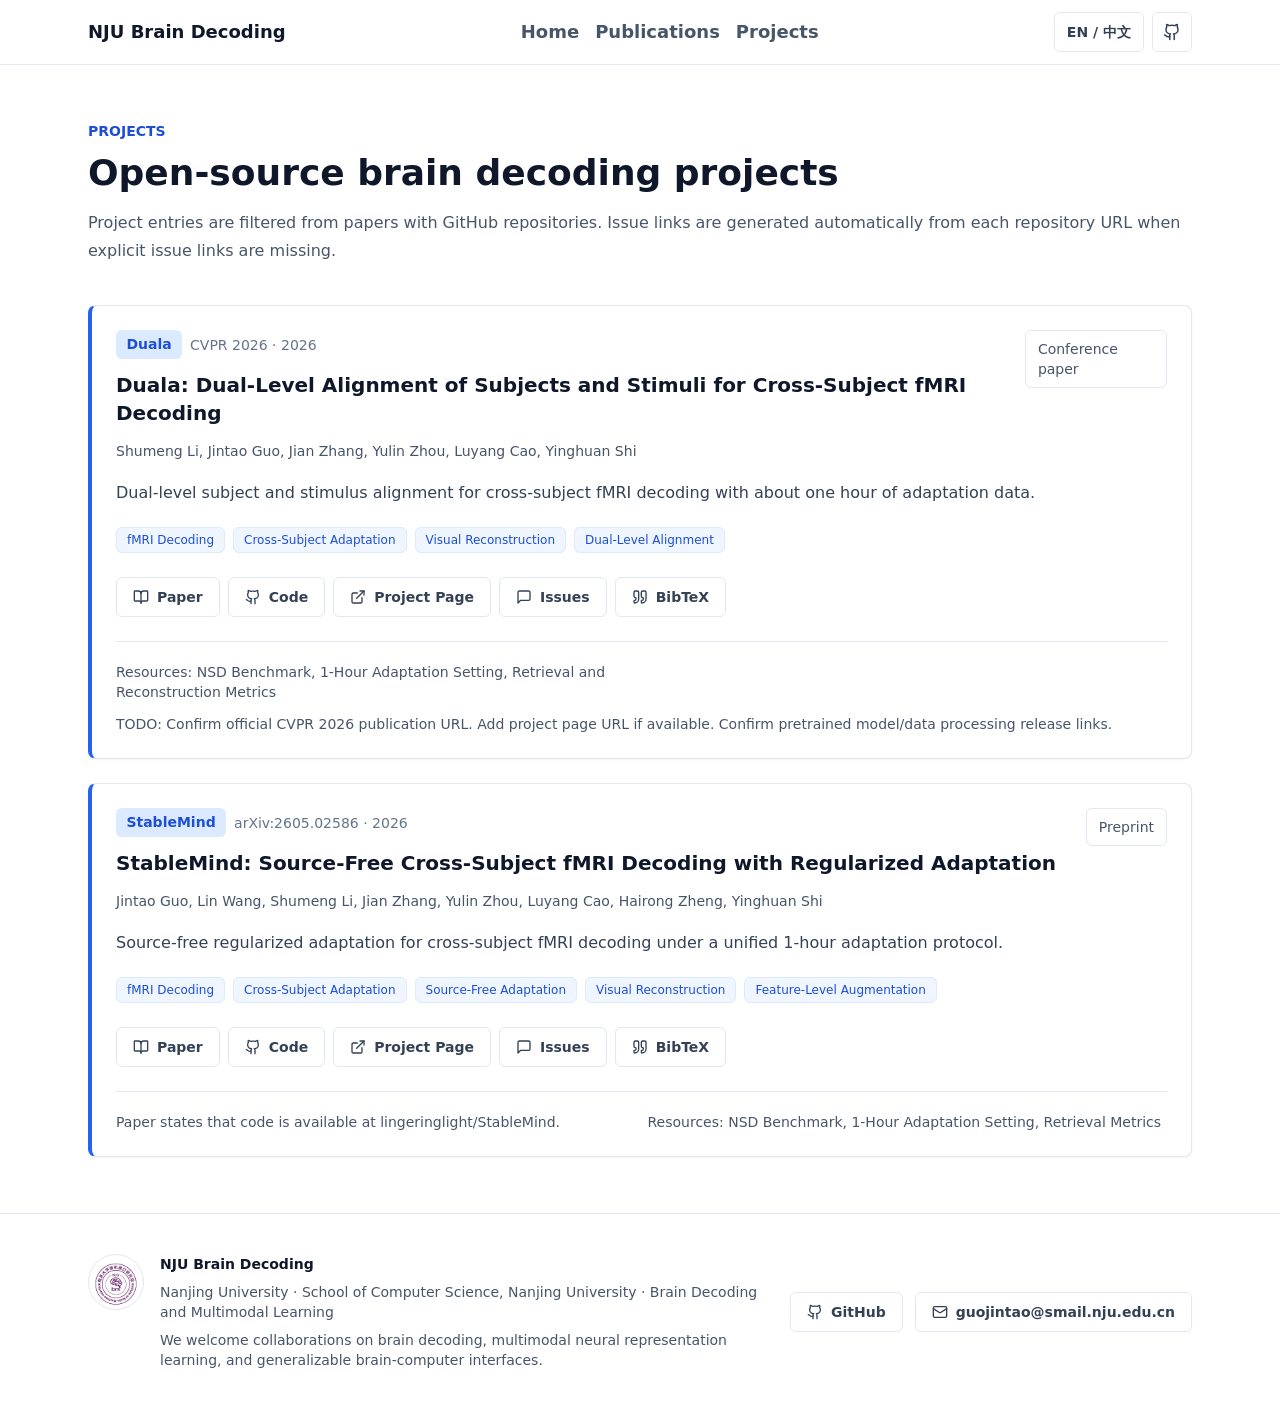
==== projects/index.html @ dc739fad "Deploy NJU Brain Decoding homepage" ====
<!DOCTYPE html><html lang="en" data-locale="en"> <head><meta charset="UTF-8"><meta name="description" content="南京大学脑机解码方向科研宣传主页，展示跨个体泛化、多模态脑信号理解、少样本适配与视觉刺激重建工作。"><meta name="viewport" content="width=device-width, initial-scale=1.0"><meta name="generator" content="Astro v5.18.2"><title>Projects | NJU Brain Decoding</title><script>
      (() => {
        const stored = localStorage.getItem("nju-brain-locale");
        const locale = stored === "zh" || stored === "en" ? stored : "en";
        document.documentElement.dataset.locale = locale;
        document.documentElement.lang = locale === "zh" ? "zh-CN" : "en";
      })();
    </script><link rel="stylesheet" href="/_astro/index.U5DMxnsI.css"></head> <body> <div class="site-background" aria-hidden="true"> <div class="nju-seal nju-seal-primary"> <span>南京大学</span> <strong>NJU</strong> <small>1902</small> </div> <div class="nju-seal nju-seal-secondary"> <span>南京大学</span> <strong>NJU</strong> <small>1902</small> </div> </div> <header class="sticky top-0 z-20 border-b border-slate-200 bg-white/95 backdrop-blur"><nav class="mx-auto flex max-w-6xl flex-wrap items-center justify-between gap-3 px-5 py-3 lg:px-6" aria-label="Main navigation"><a class="text-base font-bold text-ink md:text-lg" href="/" aria-label="NJU Brain Decoding"><span class="lang-en ">NJU Brain Decoding</span><span class="lang-zh ">南京大学脑机解码</span></a><div class="order-3 flex w-full items-center gap-4 overflow-x-auto border-t border-slate-100 pt-3 md:order-none md:w-auto md:border-0 md:pt-0"><a class="text-base font-semibold text-slate-600 transition hover:text-nju-700 md:text-lg" href="/"><span class="lang-en ">Home</span><span class="lang-zh ">首页</span></a><a class="text-base font-semibold text-slate-600 transition hover:text-nju-700 md:text-lg" href="/publications/"><span class="lang-en ">Publications</span><span class="lang-zh ">论文</span></a><a class="text-base font-semibold text-slate-600 transition hover:text-nju-700 md:text-lg" href="/projects/"><span class="lang-en ">Projects</span><span class="lang-zh ">项目</span></a></div><div class="flex items-center gap-2"><button class="lang-button" type="button" data-locale-toggle="true" aria-pressed="false">EN / 中文</button><a class="icon-link" href="https://github.com/NJU-BrainDecoding" aria-label="GitHub"><svg xmlns="http://www.w3.org/2000/svg" width="18" height="18" viewBox="0 0 24 24" fill="none" stroke="currentColor" stroke-width="2" stroke-linecap="round" stroke-linejoin="round" class="lucide lucide-github" aria-hidden="true"><path d="M15 22v-4a4.8 4.8 0 0 0-1-3.5c3 0 6-2 6-5.5.08-1.25-.27-2.48-1-3.5.28-1.15.28-2.35 0-3.5 0 0-1 0-3 1.5-2.64-.5-5.36-.5-8 0C6 2 5 2 5 2c-.3 1.15-.3 2.35 0 3.5A5.403 5.403 0 0 0 4 9c0 3.5 3 5.5 6 5.5-.39.49-.68 1.05-.85 1.65-.17.6-.22 1.23-.15 1.85v4"></path><path d="M9 18c-4.51 2-5-2-7-2"></path></svg></a></div></nav></header> <main>  <section class="page-hero"> <p class="eyebrow"><span class="lang-en ">Projects</span><span class="lang-zh ">项目</span></p> <h1><span class="lang-en ">Open-source brain decoding projects</span><span class="lang-zh ">脑机解码开源项目</span></h1> <p class="lang-en ">Project entries are filtered from papers with GitHub repositories. Issue links are generated automatically from each repository URL when explicit issue links are missing.</p><p class="lang-zh ">项目页仅展示已有 GitHub 仓库的工作。若未显式填写 Issue 链接，页面会根据仓库地址自动生成。</p> </section> <section class="section pt-0"> <div class="grid gap-6"> <article class="paper-card"><div class="flex flex-col gap-4 md:flex-row md:justify-between"><div><div class="flex flex-wrap items-center gap-2"><span class="method-pill">Duala</span><span class="text-sm font-medium text-slate-500">CVPR 2026<!-- --> · <!-- -->2026</span></div><h3 class="mt-3 text-xl font-semibold leading-7 text-ink"><a class="paper-title-link" href="/papers/duala/"><span class="lang-en ">Duala: Dual-Level Alignment of Subjects and Stimuli for Cross-Subject fMRI Decoding</span><span class="lang-zh ">Duala：面向跨被试 fMRI 解码的被试与刺激双层对齐方法</span></a></h3><p class="mt-3 text-sm leading-6 text-slate-600">Shumeng Li, Jintao Guo, Jian Zhang, Yulin Zhou, Luyang Cao, Yinghuan Shi</p></div><p class="h-fit rounded-md border border-slate-200 bg-white px-3 py-2 text-sm font-medium text-slate-600"><span class="lang-en ">Conference paper</span><span class="lang-zh ">会议论文</span></p></div><p class="mt-4 text-base leading-7 text-slate-700"><span class="lang-en ">Dual-level subject and stimulus alignment for cross-subject fMRI decoding with about one hour of adaptation data.</span><span class="lang-zh ">利用约 1 小时新被试数据，进行刺激层面与被试层面的双层对齐以提升跨被试 fMRI 解码。</span></p><div class="mt-5 flex flex-wrap gap-2"><span class="tag"><span class="lang-en ">fMRI Decoding</span><span class="lang-zh ">fMRI 解码</span></span><span class="tag"><span class="lang-en ">Cross-Subject Adaptation</span><span class="lang-zh ">跨被试适配</span></span><span class="tag"><span class="lang-en ">Visual Reconstruction</span><span class="lang-zh ">视觉重建</span></span><span class="tag"><span class="lang-en ">Dual-Level Alignment</span><span class="lang-zh ">双层对齐</span></span></div><div class="mt-6 flex flex-wrap gap-2"><a class="paper-action" href="https://arxiv.org/pdf/2603.07625"><svg xmlns="http://www.w3.org/2000/svg" width="16" height="16" viewBox="0 0 24 24" fill="none" stroke="currentColor" stroke-width="2" stroke-linecap="round" stroke-linejoin="round" class="lucide lucide-book-open" aria-hidden="true"><path d="M12 7v14"></path><path d="M3 18a1 1 0 0 1-1-1V4a1 1 0 0 1 1-1h5a4 4 0 0 1 4 4 4 4 0 0 1 4-4h5a1 1 0 0 1 1 1v13a1 1 0 0 1-1 1h-6a3 3 0 0 0-3 3 3 3 0 0 0-3-3z"></path></svg><span class="lang-en ">Paper</span><span class="lang-zh ">论文</span></a><a class="paper-action" href="https://github.com/ShumengLI/Duala"><svg xmlns="http://www.w3.org/2000/svg" width="16" height="16" viewBox="0 0 24 24" fill="none" stroke="currentColor" stroke-width="2" stroke-linecap="round" stroke-linejoin="round" class="lucide lucide-github" aria-hidden="true"><path d="M15 22v-4a4.8 4.8 0 0 0-1-3.5c3 0 6-2 6-5.5.08-1.25-.27-2.48-1-3.5.28-1.15.28-2.35 0-3.5 0 0-1 0-3 1.5-2.64-.5-5.36-.5-8 0C6 2 5 2 5 2c-.3 1.15-.3 2.35 0 3.5A5.403 5.403 0 0 0 4 9c0 3.5 3 5.5 6 5.5-.39.49-.68 1.05-.85 1.65-.17.6-.22 1.23-.15 1.85v4"></path><path d="M9 18c-4.51 2-5-2-7-2"></path></svg><span class="lang-en ">Code</span><span class="lang-zh ">代码</span></a><a class="paper-action" href="https://nju-braindecoding.github.io/papers/duala/"><svg xmlns="http://www.w3.org/2000/svg" width="16" height="16" viewBox="0 0 24 24" fill="none" stroke="currentColor" stroke-width="2" stroke-linecap="round" stroke-linejoin="round" class="lucide lucide-external-link" aria-hidden="true"><path d="M15 3h6v6"></path><path d="M10 14 21 3"></path><path d="M18 13v6a2 2 0 0 1-2 2H5a2 2 0 0 1-2-2V8a2 2 0 0 1 2-2h6"></path></svg><span class="lang-en ">Project Page</span><span class="lang-zh ">项目主页</span></a><a class="paper-action" href="https://github.com/ShumengLI/Duala/issues"><svg xmlns="http://www.w3.org/2000/svg" width="16" height="16" viewBox="0 0 24 24" fill="none" stroke="currentColor" stroke-width="2" stroke-linecap="round" stroke-linejoin="round" class="lucide lucide-message-square" aria-hidden="true"><path d="M21 15a2 2 0 0 1-2 2H7l-4 4V5a2 2 0 0 1 2-2h14a2 2 0 0 1 2 2z"></path></svg><span class="lang-en ">Issues</span><span class="lang-zh ">反馈</span></a><details class="bibtex-details"><summary><svg xmlns="http://www.w3.org/2000/svg" width="16" height="16" viewBox="0 0 24 24" fill="none" stroke="currentColor" stroke-width="2" stroke-linecap="round" stroke-linejoin="round" class="lucide lucide-quote" aria-hidden="true"><path d="M16 3a2 2 0 0 0-2 2v6a2 2 0 0 0 2 2 1 1 0 0 1 1 1v1a2 2 0 0 1-2 2 1 1 0 0 0-1 1v2a1 1 0 0 0 1 1 6 6 0 0 0 6-6V5a2 2 0 0 0-2-2z"></path><path d="M5 3a2 2 0 0 0-2 2v6a2 2 0 0 0 2 2 1 1 0 0 1 1 1v1a2 2 0 0 1-2 2 1 1 0 0 0-1 1v2a1 1 0 0 0 1 1 6 6 0 0 0 6-6V5a2 2 0 0 0-2-2z"></path></svg>BibTeX</summary><pre>@inproceedings{li2026duala,
  title={Duala: Dual-Level Alignment of Subjects and Stimuli for Cross-Subject fMRI Decoding},
  author={Li, Shumeng and Guo, Jintao and Zhang, Jian and Zhou, Yulin and Cao, Luyang and Shi, Yinghuan},
  booktitle={Proceedings of the IEEE/CVF conference on computer vision and pattern recognition},
  year={2026}
}</pre></details></div><div class="mt-6 grid gap-3 border-t border-slate-200 pt-5 text-sm text-slate-600 md:grid-cols-2"><p><span class="lang-en ">Resources: NSD Benchmark, 1-Hour Adaptation Setting, Retrieval and Reconstruction Metrics</span><span class="lang-zh ">资源：NSD Benchmark，1 小时适配设置，检索与重建指标</span></p><p class="md:col-span-2"><span class="lang-en ">TODO: Confirm official CVPR 2026 publication URL. Add project page URL if available. Confirm pretrained model/data processing release links.</span><span class="lang-zh ">TODO：确认 CVPR 2026 官方论文链接。如有项目主页，请补充链接。确认预训练模型和数据处理脚本发布链接。</span></p></div></article><article class="paper-card"><div class="flex flex-col gap-4 md:flex-row md:justify-between"><div><div class="flex flex-wrap items-center gap-2"><span class="method-pill">StableMind</span><span class="text-sm font-medium text-slate-500">arXiv:2605.02586<!-- --> · <!-- -->2026</span></div><h3 class="mt-3 text-xl font-semibold leading-7 text-ink"><a class="paper-title-link" href="/papers/stablemind/"><span class="lang-en ">StableMind: Source-Free Cross-Subject fMRI Decoding with Regularized Adaptation</span><span class="lang-zh ">StableMind：面向源域不可见跨被试 fMRI 解码的正则化适配方法</span></a></h3><p class="mt-3 text-sm leading-6 text-slate-600">Jintao Guo, Lin Wang, Shumeng Li, Jian Zhang, Yulin Zhou, Luyang Cao, Hairong Zheng, Yinghuan Shi</p></div><p class="h-fit rounded-md border border-slate-200 bg-white px-3 py-2 text-sm font-medium text-slate-600"><span class="lang-en ">Preprint</span><span class="lang-zh ">预印本</span></p></div><p class="mt-4 text-base leading-7 text-slate-700"><span class="lang-en ">Source-free regularized adaptation for cross-subject fMRI decoding under a unified 1-hour adaptation protocol.</span><span class="lang-zh ">在统一的 1 小时适配协议下，研究源域不可见跨被试 fMRI 解码的正则化适配框架。</span></p><div class="mt-5 flex flex-wrap gap-2"><span class="tag"><span class="lang-en ">fMRI Decoding</span><span class="lang-zh ">fMRI 解码</span></span><span class="tag"><span class="lang-en ">Cross-Subject Adaptation</span><span class="lang-zh ">跨被试适配</span></span><span class="tag"><span class="lang-en ">Source-Free Adaptation</span><span class="lang-zh ">源域不可见适配</span></span><span class="tag"><span class="lang-en ">Visual Reconstruction</span><span class="lang-zh ">视觉重建</span></span><span class="tag"><span class="lang-en ">Feature-Level Augmentation</span><span class="lang-zh ">特征级增强</span></span></div><div class="mt-6 flex flex-wrap gap-2"><a class="paper-action" href="https://arxiv.org/pdf/2605.02586"><svg xmlns="http://www.w3.org/2000/svg" width="16" height="16" viewBox="0 0 24 24" fill="none" stroke="currentColor" stroke-width="2" stroke-linecap="round" stroke-linejoin="round" class="lucide lucide-book-open" aria-hidden="true"><path d="M12 7v14"></path><path d="M3 18a1 1 0 0 1-1-1V4a1 1 0 0 1 1-1h5a4 4 0 0 1 4 4 4 4 0 0 1 4-4h5a1 1 0 0 1 1 1v13a1 1 0 0 1-1 1h-6a3 3 0 0 0-3 3 3 3 0 0 0-3-3z"></path></svg><span class="lang-en ">Paper</span><span class="lang-zh ">论文</span></a><a class="paper-action" href="https://github.com/lingeringlight/StableMind"><svg xmlns="http://www.w3.org/2000/svg" width="16" height="16" viewBox="0 0 24 24" fill="none" stroke="currentColor" stroke-width="2" stroke-linecap="round" stroke-linejoin="round" class="lucide lucide-github" aria-hidden="true"><path d="M15 22v-4a4.8 4.8 0 0 0-1-3.5c3 0 6-2 6-5.5.08-1.25-.27-2.48-1-3.5.28-1.15.28-2.35 0-3.5 0 0-1 0-3 1.5-2.64-.5-5.36-.5-8 0C6 2 5 2 5 2c-.3 1.15-.3 2.35 0 3.5A5.403 5.403 0 0 0 4 9c0 3.5 3 5.5 6 5.5-.39.49-.68 1.05-.85 1.65-.17.6-.22 1.23-.15 1.85v4"></path><path d="M9 18c-4.51 2-5-2-7-2"></path></svg><span class="lang-en ">Code</span><span class="lang-zh ">代码</span></a><a class="paper-action" href="https://nju-braindecoding.github.io/papers/stablemind/"><svg xmlns="http://www.w3.org/2000/svg" width="16" height="16" viewBox="0 0 24 24" fill="none" stroke="currentColor" stroke-width="2" stroke-linecap="round" stroke-linejoin="round" class="lucide lucide-external-link" aria-hidden="true"><path d="M15 3h6v6"></path><path d="M10 14 21 3"></path><path d="M18 13v6a2 2 0 0 1-2 2H5a2 2 0 0 1-2-2V8a2 2 0 0 1 2-2h6"></path></svg><span class="lang-en ">Project Page</span><span class="lang-zh ">项目主页</span></a><a class="paper-action" href="https://github.com/lingeringlight/StableMind/issues"><svg xmlns="http://www.w3.org/2000/svg" width="16" height="16" viewBox="0 0 24 24" fill="none" stroke="currentColor" stroke-width="2" stroke-linecap="round" stroke-linejoin="round" class="lucide lucide-message-square" aria-hidden="true"><path d="M21 15a2 2 0 0 1-2 2H7l-4 4V5a2 2 0 0 1 2-2h14a2 2 0 0 1 2 2z"></path></svg><span class="lang-en ">Issues</span><span class="lang-zh ">反馈</span></a><details class="bibtex-details"><summary><svg xmlns="http://www.w3.org/2000/svg" width="16" height="16" viewBox="0 0 24 24" fill="none" stroke="currentColor" stroke-width="2" stroke-linecap="round" stroke-linejoin="round" class="lucide lucide-quote" aria-hidden="true"><path d="M16 3a2 2 0 0 0-2 2v6a2 2 0 0 0 2 2 1 1 0 0 1 1 1v1a2 2 0 0 1-2 2 1 1 0 0 0-1 1v2a1 1 0 0 0 1 1 6 6 0 0 0 6-6V5a2 2 0 0 0-2-2z"></path><path d="M5 3a2 2 0 0 0-2 2v6a2 2 0 0 0 2 2 1 1 0 0 1 1 1v1a2 2 0 0 1-2 2 1 1 0 0 0-1 1v2a1 1 0 0 0 1 1 6 6 0 0 0 6-6V5a2 2 0 0 0-2-2z"></path></svg>BibTeX</summary><pre>@article{guo2026stablemind,
  title={StableMind: Source-Free Cross-Subject fMRI Decoding with Regularized Adaptation},
  author={Guo, Jintao and Wang, Lin and Li, Shumeng and Zhang, Jian and Zhou, Yulin and Cao, Luyang and Zheng, Hairong and Shi, Yinghuan},
  journal={arXiv preprint arXiv:2605.02586},
  year={2026}
}</pre></details></div><div class="mt-6 grid gap-3 border-t border-slate-200 pt-5 text-sm text-slate-600 md:grid-cols-2"><p><span class="lang-en ">Paper states that code is available at lingeringlight/StableMind. </span><span class="lang-zh ">论文中写明代码位于 lingeringlight/StableMind。。</span></p><p><span class="lang-en ">Resources: NSD Benchmark, 1-Hour Adaptation Setting, Retrieval Metrics</span><span class="lang-zh ">资源：NSD Benchmark，1 小时适配设置，检索指标</span></p></div></article> </div> </section>  </main> <link rel="preload" as="image" href="/images/nju-bci-logo.png"/><footer class="border-t border-slate-200 bg-white"><div class="mx-auto grid max-w-6xl gap-6 px-5 py-10 text-sm text-slate-600 md:grid-cols-[1fr_auto] lg:px-6"><div class="footer-brand"><img src="/images/nju-bci-logo.png" alt="Nanjing University Brain-Machine Interface Institute logo"/><div><p class="font-semibold text-ink"><span class="lang-en ">NJU Brain Decoding</span><span class="lang-zh ">南京大学脑机解码研究进展</span></p><p class="lang-en mt-2">Nanjing University · School of Computer Science, Nanjing University · Brain Decoding and Multimodal Learning</p><p class="lang-zh mt-2">南京大学 · 南京大学计算机学院 · 脑机解码与多模态学习</p><p class="lang-en mt-2">We welcome collaborations on brain decoding, multimodal neural representation learning, and generalizable brain-computer interfaces.</p><p class="lang-zh mt-2">欢迎围绕脑解码、多模态神经表征学习和可泛化脑机接口开展合作。</p></div></div><div class="flex flex-wrap items-center gap-3 md:justify-end"><a class="footer-link" href="https://github.com/NJU-BrainDecoding"><svg xmlns="http://www.w3.org/2000/svg" width="16" height="16" viewBox="0 0 24 24" fill="none" stroke="currentColor" stroke-width="2" stroke-linecap="round" stroke-linejoin="round" class="lucide lucide-github" aria-hidden="true"><path d="M15 22v-4a4.8 4.8 0 0 0-1-3.5c3 0 6-2 6-5.5.08-1.25-.27-2.48-1-3.5.28-1.15.28-2.35 0-3.5 0 0-1 0-3 1.5-2.64-.5-5.36-.5-8 0C6 2 5 2 5 2c-.3 1.15-.3 2.35 0 3.5A5.403 5.403 0 0 0 4 9c0 3.5 3 5.5 6 5.5-.39.49-.68 1.05-.85 1.65-.17.6-.22 1.23-.15 1.85v4"></path><path d="M9 18c-4.51 2-5-2-7-2"></path></svg>GitHub</a><a class="footer-link" href="mailto:guojintao@smail.nju.edu.cn"><svg xmlns="http://www.w3.org/2000/svg" width="16" height="16" viewBox="0 0 24 24" fill="none" stroke="currentColor" stroke-width="2" stroke-linecap="round" stroke-linejoin="round" class="lucide lucide-mail" aria-hidden="true"><path d="m22 7-8.991 5.727a2 2 0 0 1-2.009 0L2 7"></path><rect x="2" y="4" width="20" height="16" rx="2"></rect></svg>guojintao@smail.nju.edu.cn</a></div></div></footer> <script>
      (() => {
        const root = document.documentElement;
        const apply = (locale) => {
          root.dataset.locale = locale;
          root.lang = locale === "zh" ? "zh-CN" : "en";
          localStorage.setItem("nju-brain-locale", locale);
          document.querySelectorAll("[data-locale-toggle]").forEach((button) => {
            button.setAttribute("aria-pressed", String(locale === "zh"));
          });
        };
        document.querySelectorAll("[data-locale-toggle]").forEach((button) => {
          button.addEventListener("click", () => apply(root.dataset.locale === "zh" ? "en" : "zh"));
        });
        apply(root.dataset.locale || "en");
      })();
    </script> </body> </html>
---- _astro/index.U5DMxnsI.css ----
*,:before,:after{--tw-border-spacing-x: 0;--tw-border-spacing-y: 0;--tw-translate-x: 0;--tw-translate-y: 0;--tw-rotate: 0;--tw-skew-x: 0;--tw-skew-y: 0;--tw-scale-x: 1;--tw-scale-y: 1;--tw-pan-x: ;--tw-pan-y: ;--tw-pinch-zoom: ;--tw-scroll-snap-strictness: proximity;--tw-gradient-from-position: ;--tw-gradient-via-position: ;--tw-gradient-to-position: ;--tw-ordinal: ;--tw-slashed-zero: ;--tw-numeric-figure: ;--tw-numeric-spacing: ;--tw-numeric-fraction: ;--tw-ring-inset: ;--tw-ring-offset-width: 0px;--tw-ring-offset-color: #fff;--tw-ring-color: rgb(59 130 246 / .5);--tw-ring-offset-shadow: 0 0 #0000;--tw-ring-shadow: 0 0 #0000;--tw-shadow: 0 0 #0000;--tw-shadow-colored: 0 0 #0000;--tw-blur: ;--tw-brightness: ;--tw-contrast: ;--tw-grayscale: ;--tw-hue-rotate: ;--tw-invert: ;--tw-saturate: ;--tw-sepia: ;--tw-drop-shadow: ;--tw-backdrop-blur: ;--tw-backdrop-brightness: ;--tw-backdrop-contrast: ;--tw-backdrop-grayscale: ;--tw-backdrop-hue-rotate: ;--tw-backdrop-invert: ;--tw-backdrop-opacity: ;--tw-backdrop-saturate: ;--tw-backdrop-sepia: ;--tw-contain-size: ;--tw-contain-layout: ;--tw-contain-paint: ;--tw-contain-style: }::backdrop{--tw-border-spacing-x: 0;--tw-border-spacing-y: 0;--tw-translate-x: 0;--tw-translate-y: 0;--tw-rotate: 0;--tw-skew-x: 0;--tw-skew-y: 0;--tw-scale-x: 1;--tw-scale-y: 1;--tw-pan-x: ;--tw-pan-y: ;--tw-pinch-zoom: ;--tw-scroll-snap-strictness: proximity;--tw-gradient-from-position: ;--tw-gradient-via-position: ;--tw-gradient-to-position: ;--tw-ordinal: ;--tw-slashed-zero: ;--tw-numeric-figure: ;--tw-numeric-spacing: ;--tw-numeric-fraction: ;--tw-ring-inset: ;--tw-ring-offset-width: 0px;--tw-ring-offset-color: #fff;--tw-ring-color: rgb(59 130 246 / .5);--tw-ring-offset-shadow: 0 0 #0000;--tw-ring-shadow: 0 0 #0000;--tw-shadow: 0 0 #0000;--tw-shadow-colored: 0 0 #0000;--tw-blur: ;--tw-brightness: ;--tw-contrast: ;--tw-grayscale: ;--tw-hue-rotate: ;--tw-invert: ;--tw-saturate: ;--tw-sepia: ;--tw-drop-shadow: ;--tw-backdrop-blur: ;--tw-backdrop-brightness: ;--tw-backdrop-contrast: ;--tw-backdrop-grayscale: ;--tw-backdrop-hue-rotate: ;--tw-backdrop-invert: ;--tw-backdrop-opacity: ;--tw-backdrop-saturate: ;--tw-backdrop-sepia: ;--tw-contain-size: ;--tw-contain-layout: ;--tw-contain-paint: ;--tw-contain-style: }*,:before,:after{box-sizing:border-box;border-width:0;border-style:solid;border-color:#e5e7eb}:before,:after{--tw-content: ""}html,:host{line-height:1.5;-webkit-text-size-adjust:100%;-moz-tab-size:4;-o-tab-size:4;tab-size:4;font-family:ui-sans-serif,system-ui,sans-serif,"Apple Color Emoji","Segoe UI Emoji",Segoe UI Symbol,"Noto Color Emoji";font-feature-settings:normal;font-variation-settings:normal;-webkit-tap-highlight-color:transparent}body{margin:0;line-height:inherit}hr{height:0;color:inherit;border-top-width:1px}abbr:where([title]){-webkit-text-decoration:underline dotted;text-decoration:underline dotted}h1,h2,h3,h4,h5,h6{font-size:inherit;font-weight:inherit}a{color:inherit;text-decoration:inherit}b,strong{font-weight:bolder}code,kbd,samp,pre{font-family:ui-monospace,SFMono-Regular,Menlo,Monaco,Consolas,Liberation Mono,Courier New,monospace;font-feature-settings:normal;font-variation-settings:normal;font-size:1em}small{font-size:80%}sub,sup{font-size:75%;line-height:0;position:relative;vertical-align:baseline}sub{bottom:-.25em}sup{top:-.5em}table{text-indent:0;border-color:inherit;border-collapse:collapse}button,input,optgroup,select,textarea{font-family:inherit;font-feature-settings:inherit;font-variation-settings:inherit;font-size:100%;font-weight:inherit;line-height:inherit;letter-spacing:inherit;color:inherit;margin:0;padding:0}button,select{text-transform:none}button,input:where([type=button]),input:where([type=reset]),input:where([type=submit]){-webkit-appearance:button;background-color:transparent;background-image:none}:-moz-focusring{outline:auto}:-moz-ui-invalid{box-shadow:none}progress{vertical-align:baseline}::-webkit-inner-spin-button,::-webkit-outer-spin-button{height:auto}[type=search]{-webkit-appearance:textfield;outline-offset:-2px}::-webkit-search-decoration{-webkit-appearance:none}::-webkit-file-upload-button{-webkit-appearance:button;font:inherit}summary{display:list-item}blockquote,dl,dd,h1,h2,h3,h4,h5,h6,hr,figure,p,pre{margin:0}fieldset{margin:0;padding:0}legend{padding:0}ol,ul,menu{list-style:none;margin:0;padding:0}dialog{padding:0}textarea{resize:vertical}input::-moz-placeholder,textarea::-moz-placeholder{opacity:1;color:#9ca3af}input::placeholder,textarea::placeholder{opacity:1;color:#9ca3af}button,[role=button]{cursor:pointer}:disabled{cursor:default}img,svg,video,canvas,audio,iframe,embed,object{display:block;vertical-align:middle}img,video{max-width:100%;height:auto}[hidden]:where(:not([hidden=until-found])){display:none}.section{margin-left:auto;margin-right:auto;max-width:72rem;padding:3.5rem 1.25rem}@media(min-width:1024px){.section{padding-left:1.5rem;padding-right:1.5rem}}.section-heading h2,.page-hero h1{margin-top:.75rem;font-size:1.875rem;line-height:2.25rem;font-weight:600;letter-spacing:0em;--tw-text-opacity: 1;color:rgb(15 23 42 / var(--tw-text-opacity, 1))}@media(min-width:768px){.section-heading h2,.page-hero h1{font-size:2.25rem;line-height:2.5rem}}.section-heading p:not(.eyebrow),.page-hero p:not(.eyebrow){margin-top:1rem;font-size:1rem;line-height:1.75rem;--tw-text-opacity: 1;color:rgb(71 85 105 / var(--tw-text-opacity, 1))}.eyebrow{font-size:.875rem;line-height:1.25rem;font-weight:600;text-transform:uppercase;letter-spacing:0em;--tw-text-opacity: 1;color:rgb(29 78 216 / var(--tw-text-opacity, 1))}.page-hero{margin-left:auto;margin-right:auto;max-width:72rem;padding:3.5rem 1.25rem 2.5rem}@media(min-width:1024px){.page-hero{padding-left:1.5rem;padding-right:1.5rem}}.card{border-radius:.5rem;border-width:1px;--tw-border-opacity: 1;border-color:rgb(226 232 240 / var(--tw-border-opacity, 1));--tw-bg-opacity: 1;background-color:rgb(255 255 255 / var(--tw-bg-opacity, 1));padding:1.5rem;--tw-shadow: 0 1px 2px 0 rgb(0 0 0 / .05);--tw-shadow-colored: 0 1px 2px 0 var(--tw-shadow-color);box-shadow:var(--tw-ring-offset-shadow, 0 0 #0000),var(--tw-ring-shadow, 0 0 #0000),var(--tw-shadow);transition-property:color,background-color,border-color,text-decoration-color,fill,stroke,opacity,box-shadow,transform,filter,backdrop-filter;transition-timing-function:cubic-bezier(.4,0,.2,1);transition-duration:.2s}.card:hover{--tw-border-opacity: 1;border-color:rgb(191 219 254 / var(--tw-border-opacity, 1))}.tag{border-radius:.375rem;border-width:1px;--tw-border-opacity: 1;border-color:rgb(219 234 254 / var(--tw-border-opacity, 1));--tw-bg-opacity: 1;background-color:rgb(239 246 255 / var(--tw-bg-opacity, 1));padding:.25rem .625rem;font-size:.75rem;line-height:1rem;font-weight:500;--tw-text-opacity: 1;color:rgb(29 78 216 / var(--tw-text-opacity, 1))}.btn-primary,.btn-secondary,.btn-ghost,.paper-action,.footer-link,.bibtex-details summary{display:inline-flex;min-height:2.5rem;align-items:center;justify-content:center;gap:.5rem;border-radius:.375rem;padding:.5rem 1rem;font-size:.875rem;line-height:1.25rem;font-weight:600;transition-property:color,background-color,border-color,text-decoration-color,fill,stroke,opacity,box-shadow,transform,filter,backdrop-filter;transition-timing-function:cubic-bezier(.4,0,.2,1);transition-duration:.15s}.paper-action{border-width:1px;--tw-border-opacity: 1;border-color:rgb(226 232 240 / var(--tw-border-opacity, 1));--tw-bg-opacity: 1;background-color:rgb(255 255 255 / var(--tw-bg-opacity, 1));--tw-text-opacity: 1;color:rgb(51 65 85 / var(--tw-text-opacity, 1))}.paper-action:hover{--tw-border-opacity: 1;border-color:rgb(147 197 253 / var(--tw-border-opacity, 1));--tw-bg-opacity: 1;background-color:rgb(239 246 255 / var(--tw-bg-opacity, 1));--tw-text-opacity: 1;color:rgb(29 78 216 / var(--tw-text-opacity, 1))}.footer-link{border-width:1px;--tw-border-opacity: 1;border-color:rgb(226 232 240 / var(--tw-border-opacity, 1));--tw-bg-opacity: 1;background-color:rgb(255 255 255 / var(--tw-bg-opacity, 1));--tw-text-opacity: 1;color:rgb(51 65 85 / var(--tw-text-opacity, 1))}.footer-link:hover{--tw-border-opacity: 1;border-color:rgb(147 197 253 / var(--tw-border-opacity, 1));--tw-text-opacity: 1;color:rgb(29 78 216 / var(--tw-text-opacity, 1))}.bibtex-details{width:100%}@media(min-width:768px){.bibtex-details{width:auto}}.bibtex-details summary{cursor:pointer;list-style-type:none;border-width:1px;--tw-border-opacity: 1;border-color:rgb(226 232 240 / var(--tw-border-opacity, 1));--tw-bg-opacity: 1;background-color:rgb(255 255 255 / var(--tw-bg-opacity, 1));--tw-text-opacity: 1;color:rgb(51 65 85 / var(--tw-text-opacity, 1))}.bibtex-details summary:hover{--tw-border-opacity: 1;border-color:rgb(147 197 253 / var(--tw-border-opacity, 1));--tw-bg-opacity: 1;background-color:rgb(239 246 255 / var(--tw-bg-opacity, 1));--tw-text-opacity: 1;color:rgb(29 78 216 / var(--tw-text-opacity, 1))}.bibtex-details summary::-webkit-details-marker{display:none}.bibtex-details pre{margin-top:.75rem;max-width:100%;overflow-x:auto;border-radius:.375rem;border-width:1px;--tw-border-opacity: 1;border-color:rgb(226 232 240 / var(--tw-border-opacity, 1));--tw-bg-opacity: 1;background-color:rgb(2 6 23 / var(--tw-bg-opacity, 1));padding:1rem;font-size:.75rem;line-height:1.5rem;--tw-text-opacity: 1;color:rgb(241 245 249 / var(--tw-text-opacity, 1))}.collapse{visibility:collapse}.sticky{position:sticky}.top-0{top:0}.z-20{z-index:20}.order-3{order:3}.mx-auto{margin-left:auto;margin-right:auto}.mt-2{margin-top:.5rem}.mt-3{margin-top:.75rem}.mt-4{margin-top:1rem}.mt-5{margin-top:1.25rem}.mt-6{margin-top:1.5rem}.block{display:block}.flex{display:flex}.inline-flex{display:inline-flex}.grid{display:grid}.h-fit{height:-moz-fit-content;height:fit-content}.min-h-10{min-height:2.5rem}.w-full{width:100%}.max-w-6xl{max-width:72rem}.flex-col{flex-direction:column}.flex-wrap{flex-wrap:wrap}.items-center{align-items:center}.justify-between{justify-content:space-between}.gap-2{gap:.5rem}.gap-3{gap:.75rem}.gap-4{gap:1rem}.gap-6{gap:1.5rem}.overflow-x-auto{overflow-x:auto}.rounded-md{border-radius:.375rem}.border{border-width:1px}.border-b{border-bottom-width:1px}.border-t{border-top-width:1px}.border-slate-100{--tw-border-opacity: 1;border-color:rgb(241 245 249 / var(--tw-border-opacity, 1))}.border-slate-200{--tw-border-opacity: 1;border-color:rgb(226 232 240 / var(--tw-border-opacity, 1))}.bg-slate-100{--tw-bg-opacity: 1;background-color:rgb(241 245 249 / var(--tw-bg-opacity, 1))}.bg-white{--tw-bg-opacity: 1;background-color:rgb(255 255 255 / var(--tw-bg-opacity, 1))}.bg-white\/95{background-color:#fffffff2}.px-3{padding-left:.75rem;padding-right:.75rem}.px-5{padding-left:1.25rem;padding-right:1.25rem}.py-10{padding-top:2.5rem;padding-bottom:2.5rem}.py-2{padding-top:.5rem;padding-bottom:.5rem}.py-3{padding-top:.75rem;padding-bottom:.75rem}.pt-0{padding-top:0}.pt-3{padding-top:.75rem}.pt-5{padding-top:1.25rem}.text-base{font-size:1rem;line-height:1.5rem}.text-sm{font-size:.875rem;line-height:1.25rem}.text-xl{font-size:1.25rem;line-height:1.75rem}.font-bold{font-weight:700}.font-medium{font-weight:500}.font-semibold{font-weight:600}.leading-6{line-height:1.5rem}.leading-7{line-height:1.75rem}.text-ink{--tw-text-opacity: 1;color:rgb(15 23 42 / var(--tw-text-opacity, 1))}.text-slate-500{--tw-text-opacity: 1;color:rgb(100 116 139 / var(--tw-text-opacity, 1))}.text-slate-600{--tw-text-opacity: 1;color:rgb(71 85 105 / var(--tw-text-opacity, 1))}.text-slate-700{--tw-text-opacity: 1;color:rgb(51 65 85 / var(--tw-text-opacity, 1))}.blur{--tw-blur: blur(8px);filter:var(--tw-blur) var(--tw-brightness) var(--tw-contrast) var(--tw-grayscale) var(--tw-hue-rotate) var(--tw-invert) var(--tw-saturate) var(--tw-sepia) var(--tw-drop-shadow)}.filter{filter:var(--tw-blur) var(--tw-brightness) var(--tw-contrast) var(--tw-grayscale) var(--tw-hue-rotate) var(--tw-invert) var(--tw-saturate) var(--tw-sepia) var(--tw-drop-shadow)}.backdrop-blur{--tw-backdrop-blur: blur(8px);backdrop-filter:var(--tw-backdrop-blur) var(--tw-backdrop-brightness) var(--tw-backdrop-contrast) var(--tw-backdrop-grayscale) var(--tw-backdrop-hue-rotate) var(--tw-backdrop-invert) var(--tw-backdrop-opacity) var(--tw-backdrop-saturate) var(--tw-backdrop-sepia)}.transition{transition-property:color,background-color,border-color,text-decoration-color,fill,stroke,opacity,box-shadow,transform,filter,backdrop-filter;transition-timing-function:cubic-bezier(.4,0,.2,1);transition-duration:.15s}:root{color-scheme:light;font-family:Inter,ui-sans-serif,system-ui,-apple-system,BlinkMacSystemFont,Segoe UI,sans-serif;background:#fff;color:#0f172a}html{scroll-behavior:smooth}body{position:relative;margin:0;min-width:320px;overflow-x:hidden;background:#fff;font-size:16.5px}body>header,main,footer{position:relative;z-index:1}.site-background{display:none;position:fixed;inset:0;z-index:0;overflow:hidden;pointer-events:none}.site-background:before{position:absolute;inset:0;background-image:linear-gradient(rgba(37,99,235,.045) 1px,transparent 1px),linear-gradient(90deg,rgba(37,99,235,.045) 1px,transparent 1px);background-size:56px 56px;content:"";opacity:.55}.site-background:after{position:absolute;inset:0;background:radial-gradient(circle at 78% 18%,rgba(37,99,235,.07),transparent 28%),radial-gradient(circle at 10% 86%,rgba(14,116,144,.055),transparent 24%);content:""}.nju-seal{position:absolute;display:grid;place-items:center;aspect-ratio:1;border:1px solid rgba(29,78,216,.11);border-radius:999px;color:#1d4ed8;opacity:.2}.nju-seal:before,.nju-seal:after{position:absolute;border-radius:inherit;content:""}.nju-seal:before{inset:8%;border:1px solid rgba(29,78,216,.14)}.nju-seal:after{inset:23%;border:1px solid rgba(29,78,216,.09);background:linear-gradient(135deg,transparent 44%,rgba(29,78,216,.09) 44% 45%,transparent 45% 55%,rgba(29,78,216,.09) 55% 56%,transparent 56%),linear-gradient(45deg,transparent 44%,rgba(29,78,216,.08) 44% 45%,transparent 45% 55%,rgba(29,78,216,.08) 55% 56%,transparent 56%)}.nju-seal span,.nju-seal strong,.nju-seal small{position:relative;z-index:1}.nju-seal span{align-self:end;font-size:clamp(.75rem,1.2vw,1.05rem);font-weight:800;letter-spacing:.18em}.nju-seal strong{margin-top:-.2em;font-size:clamp(2.3rem,6vw,5.4rem);font-weight:850;letter-spacing:.04em;line-height:.9}.nju-seal small{align-self:start;font-size:clamp(.72rem,1vw,.95rem);font-weight:800;letter-spacing:.16em}.nju-seal-primary{top:7.5rem;right:clamp(-3.5rem,-3vw,-1rem);width:clamp(170px,22vw,310px)}.nju-seal-secondary{bottom:4rem;left:clamp(-4rem,-4vw,-1rem);width:clamp(150px,18vw,250px);opacity:.13;transform:rotate(-8deg)}a{color:inherit;text-decoration:none}code{border-radius:5px;background:#f1f5f9;padding:.1rem .35rem;color:#1d4ed8;font-size:.92em}html[data-locale=en] .lang-zh,html[data-locale=zh] .lang-en{display:none!important}.lang-button,.icon-link{display:inline-flex;min-height:2.5rem;align-items:center;justify-content:center;border-radius:.375rem;border:1px solid #e5e7eb;background:#fff;color:#334155;font-size:.875rem;font-weight:600;transition:border-color .15s ease,color .15s ease,background .15s ease}.lang-button{padding:.5rem .75rem}.icon-link{width:2.5rem}.lang-button:hover,.icon-link:hover{border-color:#93c5fd;color:#1d4ed8;background:#eff6ff}.academic-hero{display:grid;grid-template-columns:minmax(260px,330px) minmax(0,1fr);gap:2rem;max-width:72rem;margin:0 auto;padding:3rem 1.25rem 2rem}.profile-card{align-self:start;border:1px solid #e5e7eb;border-radius:.5rem;background:#fff;padding:1.5rem;box-shadow:0 1px 2px #0f172a0d}.nju-mark{display:inline-flex;width:4.5rem;height:4.5rem;align-items:center;justify-content:center;border-radius:.5rem;background:#1d4ed8;color:#fff;font-weight:700;letter-spacing:.04em}.profile-card h1{margin-top:1.25rem;font-size:1.75rem;line-height:2.15rem;font-weight:700;color:#0f172a}.profile-subtitle,.profile-meta{margin-top:.75rem;color:#475569;line-height:1.7}.profile-meta{padding-top:1rem;border-top:1px solid #e5e7eb;font-size:.925rem}.profile-links,.hero-actions{display:flex;flex-wrap:wrap;gap:.75rem;margin-top:1.5rem}.profile-links a{display:inline-flex;min-height:2.25rem;align-items:center;border-radius:.375rem;border:1px solid #bfdbfe;padding:.35rem .75rem;color:#1d4ed8;font-size:.875rem;font-weight:600}.hero-content{border:1px solid #e5e7eb;border-radius:.5rem;background:#fff;padding:2rem;box-shadow:0 1px 2px #0f172a0d}.hero-content h2{margin-top:.75rem;max-width:48rem;color:#0f172a;font-size:2.5rem;line-height:1.12;font-weight:700;letter-spacing:0}.hero-lead{margin-top:1.25rem;max-width:52rem;color:#475569;font-size:1.12rem;line-height:1.85}.stats-grid{display:grid;grid-template-columns:repeat(3,minmax(0,1fr));gap:.75rem;margin-top:2rem}.stats-grid div{border-radius:.5rem;border:1px solid #e5e7eb;background:#fff;padding:1rem}.stats-grid dt{color:#64748b;font-size:.8rem;font-weight:600;text-transform:uppercase}.stats-grid dd{margin-top:.25rem;color:#0f172a;font-size:1.35rem;font-weight:700}.two-column{display:grid;grid-template-columns:minmax(220px,330px) minmax(0,1fr);gap:2rem}.prose-block{border-left:3px solid #bfdbfe;padding-left:1.25rem;color:#475569;line-height:1.85}.prose-block p+p{margin-top:1rem}.paper-card{border:1px solid #e5e7eb;border-left:4px solid #2563eb;border-radius:.5rem;background:#fff;padding:1.5rem;box-shadow:0 1px 2px #0f172a0d}.paper-title-link,.work-title-link{color:inherit;text-decoration:none;text-underline-offset:.18em;transition:color .16s ease,text-decoration-color .16s ease}.paper-title-link:hover,.work-title-link:hover{color:#1d4ed8;text-decoration:underline;text-decoration-color:#93c5fd}.method-pill{border-radius:.375rem;background:#dbeafe;padding:.25rem .65rem;color:#1d4ed8;font-size:.875rem;font-weight:700}@media(max-width:860px){.academic-hero,.two-column{grid-template-columns:1fr}.academic-hero{padding-top:1.5rem;gap:1rem}.hero-content,.profile-card{padding:1.25rem}.hero-content h2{font-size:2rem}.stats-grid{grid-template-columns:1fr}}@media(max-width:520px){.hero-actions a,.profile-links a{width:100%;justify-content:center}.paper-card,.card{padding:1.1rem}}.homepage-shell{max-width:1280px;margin:0 auto;padding:3rem 1.25rem 4.5rem}.top-grid{display:grid;grid-template-columns:minmax(230px,300px) minmax(0,1fr);gap:2.5rem}.lab-sidebar{position:sticky;top:5.25rem;align-self:start;border:1px solid #e5e7eb;border-radius:18px;background:#fff;padding:1.6rem;box-shadow:0 12px 32px #0f172a0b}.lab-badge{display:flex;height:84px;width:84px;align-items:center;justify-content:center;border-radius:22px;background:radial-gradient(circle at 28% 22%,rgba(255,255,255,.8),transparent 30%),linear-gradient(135deg,#0f172a,#1d4ed8);color:#fff;font-size:1.05rem;font-weight:800;letter-spacing:.08em;box-shadow:0 16px 32px #1d4ed83d}.lab-logo{width:104px;height:104px;border:1px solid #e5e7eb;border-radius:999px;background:#fff;-o-object-fit:contain;object-fit:contain;padding:.35rem;box-shadow:0 16px 36px #1d4ed81f}.footer-brand{display:grid;grid-template-columns:56px minmax(0,1fr);gap:1rem;align-items:start}.footer-brand img{width:56px;height:56px;border:1px solid #e5e7eb;border-radius:999px;background:#fff;-o-object-fit:contain;object-fit:contain;padding:.2rem}.sidebar-kicker,.section-label{color:#2563eb;font-size:.78rem;font-weight:800;letter-spacing:.08em;text-transform:uppercase}.sidebar-kicker{margin-top:1.35rem}.lab-sidebar h1{margin-top:.45rem;color:#0f172a;font-size:2rem;line-height:1.08;font-weight:800;letter-spacing:0}.sidebar-lead{margin-top:1rem;color:#475569;font-size:1.04rem;line-height:1.85}.sidebar-meta{margin-top:1.35rem;border-top:1px solid #e5e7eb;padding-top:1rem;color:#64748b;font-size:.92rem;line-height:1.8}.sidebar-links{display:grid;grid-template-columns:1fr 1fr;gap:.65rem;margin-top:1.35rem}.sidebar-links a{display:inline-flex;min-height:2.35rem;align-items:center;justify-content:center;border:1px solid #cbd5e1;border-radius:12px;background:#fff;color:#1e40af;font-size:.9rem;font-weight:750;transition:transform .16s ease,border-color .16s ease,background .16s ease}.sidebar-links a:hover{transform:translateY(-1px);border-color:#93c5fd;background:#eff6ff}.lab-main{min-width:0}.intro-panel,.news-strip,.works-section{border:1px solid #e5e7eb;border-radius:20px;background:#fff;box-shadow:0 12px 30px #0f172a0a}.intro-panel{display:grid;grid-template-columns:minmax(0,1.15fr) minmax(240px,.85fr);gap:2rem;padding:2.1rem}.intro-panel h2,.section-heading-compact h2{margin-top:.55rem;color:#0f172a;font-weight:800;letter-spacing:0}.intro-panel h2{max-width:650px;font-size:clamp(2.05rem,4.5vw,4rem);line-height:1.02}html[data-locale=zh] .intro-panel h2{font-size:clamp(2rem,4vw,3.45rem);line-height:1.08}.intro-copy{margin-top:1.25rem;max-width:680px;color:#475569;font-size:1.12rem;line-height:1.9}.summary-list{display:grid;gap:.8rem;align-content:start}.summary-item{display:grid;grid-template-columns:auto 1fr;gap:.75rem;align-items:start;border:1px solid #e5e7eb;border-radius:16px;background:#fff;padding:.9rem;color:#334155;font-size:1rem;line-height:1.65}.summary-dot{margin-top:.45rem;height:8px;width:8px;display:block;flex:0 0 auto;border-radius:999px;background:#2563eb;box-shadow:0 0 0 5px #2563eb1a}.news-strip{margin-top:1.25rem;padding:1.45rem}.section-heading-compact h2{font-size:clamp(1.45rem,2.5vw,2.1rem)}.section-heading-compact.single-heading h2{margin-top:0}.news-list-compact{margin-top:1rem;display:grid;gap:.65rem}.news-row{display:grid;grid-template-columns:90px 1fr;gap:1rem;border-radius:14px;padding:.85rem;transition:background .16s ease}.news-row:hover{background:#eff6ff}.news-row time{color:#2563eb;font-size:.86rem;font-weight:800}.news-row h3{color:#0f172a;font-size:1.03rem;font-weight:750}.news-row p{margin-top:.25rem;color:#64748b;font-size:.98rem;line-height:1.55}.works-section{margin-top:2.5rem;padding:1.45rem}.work-list{display:grid;gap:1.1rem;margin-top:1.2rem}.work-card{display:grid;grid-template-columns:minmax(360px,.85fr) minmax(0,1fr);overflow:hidden;border:1px solid #e5e7eb;border-radius:18px;background:#fff}.demo-slot{position:relative;min-height:260px;overflow:hidden;background:radial-gradient(circle at 24% 18%,rgba(96,165,250,.38),transparent 28%),radial-gradient(circle at 78% 72%,rgba(14,165,233,.2),transparent 30%),linear-gradient(135deg,#eff6ff,#dbeafe)}.demo-grid{position:absolute;inset:0;background-image:linear-gradient(rgba(37,99,235,.1) 1px,transparent 1px),linear-gradient(90deg,rgba(37,99,235,.1) 1px,transparent 1px);background-size:24px 24px;-webkit-mask-image:radial-gradient(circle at center,black,transparent 76%);mask-image:radial-gradient(circle at center,black,transparent 76%)}.demo-slot img{width:100%;height:100%;background:#fff;-o-object-fit:contain;object-fit:contain}.detail-demo img{width:100%;background:#fff;-o-object-fit:contain;object-fit:contain}.demo-content{position:absolute;inset:auto 1rem 1rem;border:1px solid rgba(148,163,184,.45);border-radius:16px;background:#ffffffd6;padding:1rem;backdrop-filter:blur(10px)}.demo-caption{position:absolute;inset:auto 1rem 1rem;display:flex;align-items:center;justify-content:space-between;gap:.75rem;border:1px solid rgba(148,163,184,.45);border-radius:14px;background:#ffffffd6;padding:.75rem .9rem;backdrop-filter:blur(10px)}.demo-caption span{color:#2563eb;font-size:.74rem;font-weight:800;text-transform:uppercase}.demo-caption strong{min-width:0;overflow:hidden;color:#0f172a;font-size:.95rem;font-weight:850;text-overflow:ellipsis;white-space:nowrap}.demo-content span{color:#2563eb;font-size:.78rem;font-weight:800;text-transform:uppercase}.demo-content strong{display:block;margin-top:.25rem;color:#0f172a;font-size:1.25rem}.demo-content p{margin-top:.4rem;color:#64748b;font-size:.88rem;line-height:1.55}.work-body{padding:1.35rem}.work-meta{display:flex;flex-wrap:wrap;gap:.65rem;align-items:center;color:#64748b;font-size:.86rem;font-weight:700}.work-index{display:inline-flex;min-width:2.1rem;justify-content:center;border-radius:999px;background:#eff6ff;color:#1d4ed8;padding:.18rem .55rem}.work-body h3{margin-top:.75rem;color:#0f172a;font-size:1.35rem;line-height:1.32;font-weight:800}.authors{margin-top:.65rem;color:#64748b;font-size:.96rem;line-height:1.55}.work-highlight{margin-top:.9rem;color:#334155;font-size:1.04rem;line-height:1.75}.tag-row{display:flex;flex-wrap:wrap;gap:.45rem;margin-top:1rem}.tag-row>span{border:1px solid #bfdbfe;border-radius:999px;background:#eff6ff;color:#1d4ed8;padding:.24rem .62rem;font-size:.78rem;font-weight:750}.work-actions{display:flex;flex-wrap:wrap;align-items:center;gap:.5rem;margin-top:1.15rem}.work-actions a,.work-actions>span,.work-actions summary{display:inline-flex;min-height:2.25rem;align-items:center;border:1px solid #cbd5e1;border-radius:10px;background:#fff;color:#1e40af;padding:.38rem .7rem;font-size:.86rem;font-weight:750}.work-actions>span{color:#94a3b8}.work-actions details{width:auto}.work-actions summary{width:-moz-fit-content;width:fit-content;cursor:pointer}.work-actions pre{margin-top:.7rem;max-width:100%;overflow-x:auto;border-radius:14px;background:#0f172a;color:#dbeafe;padding:1rem;font-size:.78rem;line-height:1.55}.paper-detail-shell{max-width:1180px;margin:0 auto;padding:3rem 1.25rem 4.5rem}.back-link{display:inline-flex;min-height:2.35rem;align-items:center;border:1px solid #cbd5e1;border-radius:999px;background:#fff;color:#1e40af;padding:.35rem .9rem;font-size:.9rem;font-weight:750}.paper-detail-hero{display:grid;grid-template-columns:minmax(0,1fr) minmax(360px,.72fr);align-items:center;gap:1.6rem;margin-top:1rem;border:1px solid #e5e7eb;border-radius:22px;background:#fff;padding:2rem;box-shadow:0 12px 32px #0f172a0a}.paper-detail-hero>div:first-child{display:flex;flex-direction:column;justify-content:center}.paper-detail-hero h1{margin-top:0;color:#0f172a;font-size:clamp(1.65rem,2.7vw,2.45rem);line-height:1.22;font-weight:850;letter-spacing:0}.detail-authors,.detail-venue{margin-top:1rem;color:#475569;font-size:1.04rem;line-height:1.7}.detail-venue{color:#2563eb;font-weight:800}.detail-hero-actions{display:flex;flex-wrap:wrap;gap:.65rem;margin-top:1.25rem}.detail-hero-actions a{display:inline-flex;min-height:3.05rem;min-width:8.6rem;align-items:center;justify-content:center;border:1px solid #bfdbfe;border-radius:14px;background:#eff6ff;color:#1d4ed8;padding:.65rem 1.25rem;font-size:1.05rem;font-weight:850;letter-spacing:.01em;box-shadow:0 10px 22px #4c1d9524;transition:transform .2s ease,box-shadow .2s ease}.detail-demo{display:grid;gap:.75rem;overflow:hidden;border-radius:20px;border:1px solid #e5e7eb;background:#fff;padding:.75rem}.detail-demo-caption{border-top:1px solid #e5e7eb;background:#fff;padding:.15rem .2rem .25rem;text-align:center}.detail-demo-caption span{color:#2563eb;font-size:.78rem;font-weight:800;text-transform:uppercase}.detail-demo-caption strong{display:block;margin-top:.25rem;color:#0f172a;font-size:1rem}.detail-demo-caption p{margin-top:.4rem;color:#64748b;font-size:.95rem;line-height:1.55}.paper-detail-grid{display:grid;grid-template-columns:minmax(0,1fr) 300px;gap:1rem;margin-top:1rem}.paper-detail-grid-single{grid-template-columns:1fr}.detail-panel{border:1px solid #e5e7eb;border-radius:18px;background:#fff;padding:1.35rem;box-shadow:0 10px 26px #0f172a09}.paper-detail-shell>.detail-panel{margin-top:1rem}.detail-panel h2{margin-top:.45rem;color:#0f172a;font-size:1.55rem;font-weight:850;text-align:center}.detail-panel>h2:first-child{margin-top:0}.detail-panel p{margin-top:.85rem;color:#475569;line-height:1.8}.detail-content-panel p{font-size:1.08rem}.detail-content-flow{display:grid;gap:1rem;margin-top:.9rem}.detail-content-flow p{margin-top:0}.detail-article-flow{display:grid;gap:1.35rem;margin-top:1rem}.detail-article-section{display:grid;gap:.9rem}.detail-article-section+.detail-article-section{border-top:1px solid #e5e7eb;padding-top:1.35rem}.detail-article-section h3{color:#0f172a;font-size:1.32rem;font-weight:850;letter-spacing:0}.detail-article-section p{margin-top:0}.promo-figure{overflow:hidden;border:1px solid #e5e7eb;border-radius:14px;background:#fff;margin-left:auto;margin-right:auto}.promo-figure-inline{margin:.35rem auto .55rem}.promo-figure img{display:block;width:100%;margin-left:auto;margin-right:auto;background:#fff;-o-object-fit:contain;object-fit:contain}.promo-figure-large img{max-height:640px}.promo-figure-small img{max-height:360px}.promo-figure figcaption{border-top:1px solid #e5e7eb;padding:.72rem .85rem;color:#475569;font-size:.95rem;line-height:1.55;text-align:center}.detail-tags{display:grid;grid-template-columns:repeat(auto-fit,minmax(190px,1fr));gap:.75rem;margin-top:1.05rem}.detail-tags>span{display:inline-flex;min-height:2.75rem;align-items:center;justify-content:center;border:1px solid #e5e7eb;border-radius:12px;background:#fff;color:#010510;padding:.62rem .85rem;font-size:1rem;font-weight:800;line-height:1.35;text-align:center}.detail-bibtex{margin-top:1rem;max-width:100%;overflow-x:auto;border-radius:14px;background:#0f172a;color:#dbeafe;padding:1rem;font-size:.82rem;line-height:1.65}@media(max-width:980px){.top-grid{grid-template-columns:1fr;gap:1.2rem}.homepage-shell{padding-top:1.35rem}.lab-sidebar{position:static}.intro-panel,.work-card,.paper-detail-hero,.paper-detail-grid{grid-template-columns:1fr}}@media(max-width:560px){.homepage-shell{padding-left:1rem;padding-right:1rem}.intro-panel,.news-strip,.works-section,.lab-sidebar{border-radius:16px;padding:1rem}.lab-sidebar h1{font-size:1.75rem}.intro-panel h2{font-size:2.2rem}.news-row{grid-template-columns:1fr;gap:.25rem}.detail-hero-actions{display:grid;grid-template-columns:repeat(3,minmax(0,1fr))}.detail-hero-actions a{min-width:0;padding-left:.4rem;padding-right:.4rem}.sidebar-links{grid-template-columns:1fr}.demo-slot{min-height:220px}}.neural-grid{position:absolute;inset:0;background-image:linear-gradient(rgba(37,99,235,.08) 1px,transparent 1px),linear-gradient(90deg,rgba(37,99,235,.08) 1px,transparent 1px);background-size:26px 26px;-webkit-mask-image:radial-gradient(circle at center,black,transparent 75%);mask-image:radial-gradient(circle at center,black,transparent 75%)}.brain-node{position:absolute;z-index:2;width:16px;height:16px;border:3px solid white;border-radius:999px;background:#2563eb;box-shadow:0 0 0 7px #2563eb24}.signal-line{fill:none;stroke:#2563eb;stroke-width:3;stroke-linecap:round;opacity:.7}.signal-line-alt{stroke:#0e7490;opacity:.55}.signal-line-soft{stroke:#16a34a;opacity:.45}.author-info-card{margin-top:1rem;border:1px solid #e5e7eb;border-radius:18px;background:#fff;padding:1.35rem;box-shadow:0 10px 26px #0f172a09}.author-info-card h2{margin:0;color:#0f172a;font-size:1.35rem;font-weight:850;text-align:center}.author-info-card p{margin-top:.85rem;color:#475569;font-size:1.02rem;line-height:1.8}.hover\:text-nju-700:hover{--tw-text-opacity: 1;color:rgb(29 78 216 / var(--tw-text-opacity, 1))}@media(min-width:768px){.md\:order-none{order:0}.md\:col-span-2{grid-column:span 2 / span 2}.md\:w-auto{width:auto}.md\:grid-cols-2{grid-template-columns:repeat(2,minmax(0,1fr))}.md\:grid-cols-\[1fr_auto\]{grid-template-columns:1fr auto}.md\:flex-row{flex-direction:row}.md\:justify-end{justify-content:flex-end}.md\:justify-between{justify-content:space-between}.md\:border-0{border-width:0px}.md\:pt-0{padding-top:0}.md\:text-lg{font-size:1.125rem;line-height:1.75rem}}@media(min-width:1024px){.lg\:px-6{padding-left:1.5rem;padding-right:1.5rem}}
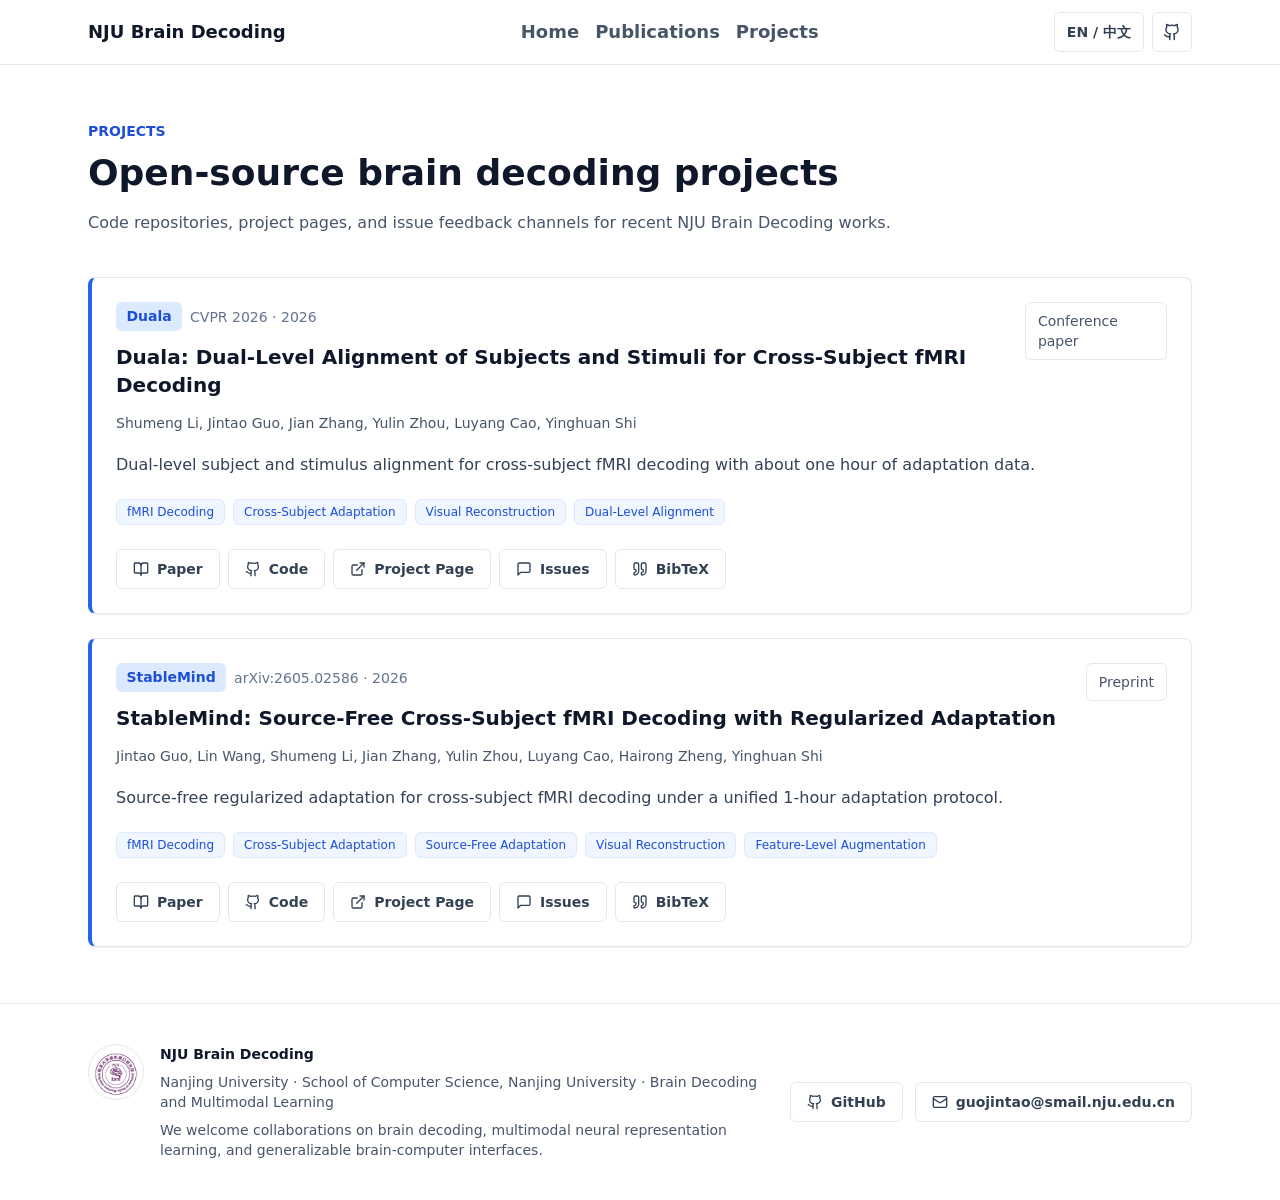
==== commit 8a3cd04c: "Deploy NJU Brain Decoding homepage" ====
--- a/projects/index.html
+++ b/projects/index.html
@@ -5,17 +5,17 @@
         document.documentElement.dataset.locale = locale;
         document.documentElement.lang = locale === "zh" ? "zh-CN" : "en";
       })();
-    </script><link rel="stylesheet" href="/_astro/index.U5DMxnsI.css"></head> <body> <div class="site-background" aria-hidden="true"> <div class="nju-seal nju-seal-primary"> <span>南京大学</span> <strong>NJU</strong> <small>1902</small> </div> <div class="nju-seal nju-seal-secondary"> <span>南京大学</span> <strong>NJU</strong> <small>1902</small> </div> </div> <header class="sticky top-0 z-20 border-b border-slate-200 bg-white/95 backdrop-blur"><nav class="mx-auto flex max-w-6xl flex-wrap items-center justify-between gap-3 px-5 py-3 lg:px-6" aria-label="Main navigation"><a class="text-base font-bold text-ink md:text-lg" href="/" aria-label="NJU Brain Decoding"><span class="lang-en ">NJU Brain Decoding</span><span class="lang-zh ">南京大学脑机解码</span></a><div class="order-3 flex w-full items-center gap-4 overflow-x-auto border-t border-slate-100 pt-3 md:order-none md:w-auto md:border-0 md:pt-0"><a class="text-base font-semibold text-slate-600 transition hover:text-nju-700 md:text-lg" href="/"><span class="lang-en ">Home</span><span class="lang-zh ">首页</span></a><a class="text-base font-semibold text-slate-600 transition hover:text-nju-700 md:text-lg" href="/publications/"><span class="lang-en ">Publications</span><span class="lang-zh ">论文</span></a><a class="text-base font-semibold text-slate-600 transition hover:text-nju-700 md:text-lg" href="/projects/"><span class="lang-en ">Projects</span><span class="lang-zh ">项目</span></a></div><div class="flex items-center gap-2"><button class="lang-button" type="button" data-locale-toggle="true" aria-pressed="false">EN / 中文</button><a class="icon-link" href="https://github.com/NJU-BrainDecoding" aria-label="GitHub"><svg xmlns="http://www.w3.org/2000/svg" width="18" height="18" viewBox="0 0 24 24" fill="none" stroke="currentColor" stroke-width="2" stroke-linecap="round" stroke-linejoin="round" class="lucide lucide-github" aria-hidden="true"><path d="M15 22v-4a4.8 4.8 0 0 0-1-3.5c3 0 6-2 6-5.5.08-1.25-.27-2.48-1-3.5.28-1.15.28-2.35 0-3.5 0 0-1 0-3 1.5-2.64-.5-5.36-.5-8 0C6 2 5 2 5 2c-.3 1.15-.3 2.35 0 3.5A5.403 5.403 0 0 0 4 9c0 3.5 3 5.5 6 5.5-.39.49-.68 1.05-.85 1.65-.17.6-.22 1.23-.15 1.85v4"></path><path d="M9 18c-4.51 2-5-2-7-2"></path></svg></a></div></nav></header> <main>  <section class="page-hero"> <p class="eyebrow"><span class="lang-en ">Projects</span><span class="lang-zh ">项目</span></p> <h1><span class="lang-en ">Open-source brain decoding projects</span><span class="lang-zh ">脑机解码开源项目</span></h1> <p class="lang-en ">Project entries are filtered from papers with GitHub repositories. Issue links are generated automatically from each repository URL when explicit issue links are missing.</p><p class="lang-zh ">项目页仅展示已有 GitHub 仓库的工作。若未显式填写 Issue 链接，页面会根据仓库地址自动生成。</p> </section> <section class="section pt-0"> <div class="grid gap-6"> <article class="paper-card"><div class="flex flex-col gap-4 md:flex-row md:justify-between"><div><div class="flex flex-wrap items-center gap-2"><span class="method-pill">Duala</span><span class="text-sm font-medium text-slate-500">CVPR 2026<!-- --> · <!-- -->2026</span></div><h3 class="mt-3 text-xl font-semibold leading-7 text-ink"><a class="paper-title-link" href="/papers/duala/"><span class="lang-en ">Duala: Dual-Level Alignment of Subjects and Stimuli for Cross-Subject fMRI Decoding</span><span class="lang-zh ">Duala：面向跨被试 fMRI 解码的被试与刺激双层对齐方法</span></a></h3><p class="mt-3 text-sm leading-6 text-slate-600">Shumeng Li, Jintao Guo, Jian Zhang, Yulin Zhou, Luyang Cao, Yinghuan Shi</p></div><p class="h-fit rounded-md border border-slate-200 bg-white px-3 py-2 text-sm font-medium text-slate-600"><span class="lang-en ">Conference paper</span><span class="lang-zh ">会议论文</span></p></div><p class="mt-4 text-base leading-7 text-slate-700"><span class="lang-en ">Dual-level subject and stimulus alignment for cross-subject fMRI decoding with about one hour of adaptation data.</span><span class="lang-zh ">利用约 1 小时新被试数据，进行刺激层面与被试层面的双层对齐以提升跨被试 fMRI 解码。</span></p><div class="mt-5 flex flex-wrap gap-2"><span class="tag"><span class="lang-en ">fMRI Decoding</span><span class="lang-zh ">fMRI 解码</span></span><span class="tag"><span class="lang-en ">Cross-Subject Adaptation</span><span class="lang-zh ">跨被试适配</span></span><span class="tag"><span class="lang-en ">Visual Reconstruction</span><span class="lang-zh ">视觉重建</span></span><span class="tag"><span class="lang-en ">Dual-Level Alignment</span><span class="lang-zh ">双层对齐</span></span></div><div class="mt-6 flex flex-wrap gap-2"><a class="paper-action" href="https://arxiv.org/pdf/2603.07625"><svg xmlns="http://www.w3.org/2000/svg" width="16" height="16" viewBox="0 0 24 24" fill="none" stroke="currentColor" stroke-width="2" stroke-linecap="round" stroke-linejoin="round" class="lucide lucide-book-open" aria-hidden="true"><path d="M12 7v14"></path><path d="M3 18a1 1 0 0 1-1-1V4a1 1 0 0 1 1-1h5a4 4 0 0 1 4 4 4 4 0 0 1 4-4h5a1 1 0 0 1 1 1v13a1 1 0 0 1-1 1h-6a3 3 0 0 0-3 3 3 3 0 0 0-3-3z"></path></svg><span class="lang-en ">Paper</span><span class="lang-zh ">论文</span></a><a class="paper-action" href="https://github.com/ShumengLI/Duala"><svg xmlns="http://www.w3.org/2000/svg" width="16" height="16" viewBox="0 0 24 24" fill="none" stroke="currentColor" stroke-width="2" stroke-linecap="round" stroke-linejoin="round" class="lucide lucide-github" aria-hidden="true"><path d="M15 22v-4a4.8 4.8 0 0 0-1-3.5c3 0 6-2 6-5.5.08-1.25-.27-2.48-1-3.5.28-1.15.28-2.35 0-3.5 0 0-1 0-3 1.5-2.64-.5-5.36-.5-8 0C6 2 5 2 5 2c-.3 1.15-.3 2.35 0 3.5A5.403 5.403 0 0 0 4 9c0 3.5 3 5.5 6 5.5-.39.49-.68 1.05-.85 1.65-.17.6-.22 1.23-.15 1.85v4"></path><path d="M9 18c-4.51 2-5-2-7-2"></path></svg><span class="lang-en ">Code</span><span class="lang-zh ">代码</span></a><a class="paper-action" href="https://nju-braindecoding.github.io/papers/duala/"><svg xmlns="http://www.w3.org/2000/svg" width="16" height="16" viewBox="0 0 24 24" fill="none" stroke="currentColor" stroke-width="2" stroke-linecap="round" stroke-linejoin="round" class="lucide lucide-external-link" aria-hidden="true"><path d="M15 3h6v6"></path><path d="M10 14 21 3"></path><path d="M18 13v6a2 2 0 0 1-2 2H5a2 2 0 0 1-2-2V8a2 2 0 0 1 2-2h6"></path></svg><span class="lang-en ">Project Page</span><span class="lang-zh ">项目主页</span></a><a class="paper-action" href="https://github.com/ShumengLI/Duala/issues"><svg xmlns="http://www.w3.org/2000/svg" width="16" height="16" viewBox="0 0 24 24" fill="none" stroke="currentColor" stroke-width="2" stroke-linecap="round" stroke-linejoin="round" class="lucide lucide-message-square" aria-hidden="true"><path d="M21 15a2 2 0 0 1-2 2H7l-4 4V5a2 2 0 0 1 2-2h14a2 2 0 0 1 2 2z"></path></svg><span class="lang-en ">Issues</span><span class="lang-zh ">反馈</span></a><details class="bibtex-details"><summary><svg xmlns="http://www.w3.org/2000/svg" width="16" height="16" viewBox="0 0 24 24" fill="none" stroke="currentColor" stroke-width="2" stroke-linecap="round" stroke-linejoin="round" class="lucide lucide-quote" aria-hidden="true"><path d="M16 3a2 2 0 0 0-2 2v6a2 2 0 0 0 2 2 1 1 0 0 1 1 1v1a2 2 0 0 1-2 2 1 1 0 0 0-1 1v2a1 1 0 0 0 1 1 6 6 0 0 0 6-6V5a2 2 0 0 0-2-2z"></path><path d="M5 3a2 2 0 0 0-2 2v6a2 2 0 0 0 2 2 1 1 0 0 1 1 1v1a2 2 0 0 1-2 2 1 1 0 0 0-1 1v2a1 1 0 0 0 1 1 6 6 0 0 0 6-6V5a2 2 0 0 0-2-2z"></path></svg>BibTeX</summary><pre>@inproceedings{li2026duala,
+    </script><link rel="stylesheet" href="/_astro/index.0UBNsCzH.css"></head> <body> <div class="site-background" aria-hidden="true"> <div class="nju-seal nju-seal-primary"> <span>南京大学</span> <strong>NJU</strong> <small>1902</small> </div> <div class="nju-seal nju-seal-secondary"> <span>南京大学</span> <strong>NJU</strong> <small>1902</small> </div> </div> <header class="sticky top-0 z-20 border-b border-slate-200 bg-white/95 backdrop-blur"><nav class="mx-auto flex max-w-6xl flex-wrap items-center justify-between gap-3 px-5 py-3 lg:px-6" aria-label="Main navigation"><a class="text-base font-bold text-ink md:text-lg" href="/" aria-label="NJU Brain Decoding"><span class="lang-en ">NJU Brain Decoding</span><span class="lang-zh ">南京大学脑机解码</span></a><div class="order-3 flex w-full items-center gap-4 overflow-x-auto border-t border-slate-100 pt-3 md:order-none md:w-auto md:border-0 md:pt-0"><a class="text-base font-semibold text-slate-600 transition hover:text-nju-700 md:text-lg" href="/"><span class="lang-en ">Home</span><span class="lang-zh ">首页</span></a><a class="text-base font-semibold text-slate-600 transition hover:text-nju-700 md:text-lg" href="/publications/"><span class="lang-en ">Publications</span><span class="lang-zh ">论文</span></a><a class="text-base font-semibold text-slate-600 transition hover:text-nju-700 md:text-lg" href="/projects/"><span class="lang-en ">Projects</span><span class="lang-zh ">项目</span></a></div><div class="flex items-center gap-2"><button class="lang-button" type="button" data-locale-toggle="true" aria-pressed="false">EN / 中文</button><a class="icon-link" href="https://github.com/NJU-BrainDecoding" aria-label="GitHub"><svg xmlns="http://www.w3.org/2000/svg" width="18" height="18" viewBox="0 0 24 24" fill="none" stroke="currentColor" stroke-width="2" stroke-linecap="round" stroke-linejoin="round" class="lucide lucide-github" aria-hidden="true"><path d="M15 22v-4a4.8 4.8 0 0 0-1-3.5c3 0 6-2 6-5.5.08-1.25-.27-2.48-1-3.5.28-1.15.28-2.35 0-3.5 0 0-1 0-3 1.5-2.64-.5-5.36-.5-8 0C6 2 5 2 5 2c-.3 1.15-.3 2.35 0 3.5A5.403 5.403 0 0 0 4 9c0 3.5 3 5.5 6 5.5-.39.49-.68 1.05-.85 1.65-.17.6-.22 1.23-.15 1.85v4"></path><path d="M9 18c-4.51 2-5-2-7-2"></path></svg></a></div></nav></header> <main>  <section class="page-hero"> <p class="eyebrow"><span class="lang-en ">Projects</span><span class="lang-zh ">项目</span></p> <h1><span class="lang-en ">Open-source brain decoding projects</span><span class="lang-zh ">脑机解码开源项目</span></h1> <p class="lang-en ">Code repositories, project pages, and issue feedback channels for recent NJU Brain Decoding works.</p><p class="lang-zh ">南京大学脑机解码方向近期工作的代码仓库、项目主页和问题反馈入口。</p> </section> <section class="section pt-0"> <div class="grid gap-6"> <article class="paper-card"><div class="flex flex-col gap-4 md:flex-row md:justify-between"><div><div class="flex flex-wrap items-center gap-2"><span class="method-pill">Duala</span><span class="text-sm font-medium text-slate-500">CVPR 2026<!-- --> · <!-- -->2026</span></div><h3 class="mt-3 text-xl font-semibold leading-7 text-ink"><a class="paper-title-link" href="/papers/duala/"><span class="lang-en ">Duala: Dual-Level Alignment of Subjects and Stimuli for Cross-Subject fMRI Decoding</span><span class="lang-zh ">Duala：面向跨被试 fMRI 解码的被试与刺激双层对齐方法</span></a></h3><p class="mt-3 text-sm leading-6 text-slate-600">Shumeng Li, Jintao Guo, Jian Zhang, Yulin Zhou, Luyang Cao, Yinghuan Shi</p></div><p class="h-fit rounded-md border border-slate-200 bg-white px-3 py-2 text-sm font-medium text-slate-600"><span class="lang-en ">Conference paper</span><span class="lang-zh ">会议论文</span></p></div><p class="mt-4 text-base leading-7 text-slate-700"><span class="lang-en ">Dual-level subject and stimulus alignment for cross-subject fMRI decoding with about one hour of adaptation data.</span><span class="lang-zh ">利用约 1 小时新被试数据，进行刺激层面与被试层面的双层对齐以提升跨被试 fMRI 解码。</span></p><div class="mt-5 flex flex-wrap gap-2"><span class="tag"><span class="lang-en ">fMRI Decoding</span><span class="lang-zh ">fMRI 解码</span></span><span class="tag"><span class="lang-en ">Cross-Subject Adaptation</span><span class="lang-zh ">跨被试适配</span></span><span class="tag"><span class="lang-en ">Visual Reconstruction</span><span class="lang-zh ">视觉重建</span></span><span class="tag"><span class="lang-en ">Dual-Level Alignment</span><span class="lang-zh ">双层对齐</span></span></div><div class="mt-6 flex flex-wrap gap-2"><a class="paper-action" href="https://arxiv.org/pdf/2603.07625"><svg xmlns="http://www.w3.org/2000/svg" width="16" height="16" viewBox="0 0 24 24" fill="none" stroke="currentColor" stroke-width="2" stroke-linecap="round" stroke-linejoin="round" class="lucide lucide-book-open" aria-hidden="true"><path d="M12 7v14"></path><path d="M3 18a1 1 0 0 1-1-1V4a1 1 0 0 1 1-1h5a4 4 0 0 1 4 4 4 4 0 0 1 4-4h5a1 1 0 0 1 1 1v13a1 1 0 0 1-1 1h-6a3 3 0 0 0-3 3 3 3 0 0 0-3-3z"></path></svg><span class="lang-en ">Paper</span><span class="lang-zh ">论文</span></a><a class="paper-action" href="https://github.com/ShumengLI/Duala"><svg xmlns="http://www.w3.org/2000/svg" width="16" height="16" viewBox="0 0 24 24" fill="none" stroke="currentColor" stroke-width="2" stroke-linecap="round" stroke-linejoin="round" class="lucide lucide-github" aria-hidden="true"><path d="M15 22v-4a4.8 4.8 0 0 0-1-3.5c3 0 6-2 6-5.5.08-1.25-.27-2.48-1-3.5.28-1.15.28-2.35 0-3.5 0 0-1 0-3 1.5-2.64-.5-5.36-.5-8 0C6 2 5 2 5 2c-.3 1.15-.3 2.35 0 3.5A5.403 5.403 0 0 0 4 9c0 3.5 3 5.5 6 5.5-.39.49-.68 1.05-.85 1.65-.17.6-.22 1.23-.15 1.85v4"></path><path d="M9 18c-4.51 2-5-2-7-2"></path></svg><span class="lang-en ">Code</span><span class="lang-zh ">代码</span></a><a class="paper-action" href="https://nju-braindecoding.github.io/papers/duala/"><svg xmlns="http://www.w3.org/2000/svg" width="16" height="16" viewBox="0 0 24 24" fill="none" stroke="currentColor" stroke-width="2" stroke-linecap="round" stroke-linejoin="round" class="lucide lucide-external-link" aria-hidden="true"><path d="M15 3h6v6"></path><path d="M10 14 21 3"></path><path d="M18 13v6a2 2 0 0 1-2 2H5a2 2 0 0 1-2-2V8a2 2 0 0 1 2-2h6"></path></svg><span class="lang-en ">Project Page</span><span class="lang-zh ">项目主页</span></a><a class="paper-action" href="https://github.com/ShumengLI/Duala/issues"><svg xmlns="http://www.w3.org/2000/svg" width="16" height="16" viewBox="0 0 24 24" fill="none" stroke="currentColor" stroke-width="2" stroke-linecap="round" stroke-linejoin="round" class="lucide lucide-message-square" aria-hidden="true"><path d="M21 15a2 2 0 0 1-2 2H7l-4 4V5a2 2 0 0 1 2-2h14a2 2 0 0 1 2 2z"></path></svg><span class="lang-en ">Issues</span><span class="lang-zh ">反馈</span></a><details class="bibtex-details"><summary><svg xmlns="http://www.w3.org/2000/svg" width="16" height="16" viewBox="0 0 24 24" fill="none" stroke="currentColor" stroke-width="2" stroke-linecap="round" stroke-linejoin="round" class="lucide lucide-quote" aria-hidden="true"><path d="M16 3a2 2 0 0 0-2 2v6a2 2 0 0 0 2 2 1 1 0 0 1 1 1v1a2 2 0 0 1-2 2 1 1 0 0 0-1 1v2a1 1 0 0 0 1 1 6 6 0 0 0 6-6V5a2 2 0 0 0-2-2z"></path><path d="M5 3a2 2 0 0 0-2 2v6a2 2 0 0 0 2 2 1 1 0 0 1 1 1v1a2 2 0 0 1-2 2 1 1 0 0 0-1 1v2a1 1 0 0 0 1 1 6 6 0 0 0 6-6V5a2 2 0 0 0-2-2z"></path></svg>BibTeX</summary><pre>@inproceedings{li2026duala,
   title={Duala: Dual-Level Alignment of Subjects and Stimuli for Cross-Subject fMRI Decoding},
   author={Li, Shumeng and Guo, Jintao and Zhang, Jian and Zhou, Yulin and Cao, Luyang and Shi, Yinghuan},
   booktitle={Proceedings of the IEEE/CVF conference on computer vision and pattern recognition},
   year={2026}
-}</pre></details></div><div class="mt-6 grid gap-3 border-t border-slate-200 pt-5 text-sm text-slate-600 md:grid-cols-2"><p><span class="lang-en ">Resources: NSD Benchmark, 1-Hour Adaptation Setting, Retrieval and Reconstruction Metrics</span><span class="lang-zh ">资源：NSD Benchmark，1 小时适配设置，检索与重建指标</span></p><p class="md:col-span-2"><span class="lang-en ">TODO: Confirm official CVPR 2026 publication URL. Add project page URL if available. Confirm pretrained model/data processing release links.</span><span class="lang-zh ">TODO：确认 CVPR 2026 官方论文链接。如有项目主页，请补充链接。确认预训练模型和数据处理脚本发布链接。</span></p></div></article><article class="paper-card"><div class="flex flex-col gap-4 md:flex-row md:justify-between"><div><div class="flex flex-wrap items-center gap-2"><span class="method-pill">StableMind</span><span class="text-sm font-medium text-slate-500">arXiv:2605.02586<!-- --> · <!-- -->2026</span></div><h3 class="mt-3 text-xl font-semibold leading-7 text-ink"><a class="paper-title-link" href="/papers/stablemind/"><span class="lang-en ">StableMind: Source-Free Cross-Subject fMRI Decoding with Regularized Adaptation</span><span class="lang-zh ">StableMind：面向源域不可见跨被试 fMRI 解码的正则化适配方法</span></a></h3><p class="mt-3 text-sm leading-6 text-slate-600">Jintao Guo, Lin Wang, Shumeng Li, Jian Zhang, Yulin Zhou, Luyang Cao, Hairong Zheng, Yinghuan Shi</p></div><p class="h-fit rounded-md border border-slate-200 bg-white px-3 py-2 text-sm font-medium text-slate-600"><span class="lang-en ">Preprint</span><span class="lang-zh ">预印本</span></p></div><p class="mt-4 text-base leading-7 text-slate-700"><span class="lang-en ">Source-free regularized adaptation for cross-subject fMRI decoding under a unified 1-hour adaptation protocol.</span><span class="lang-zh ">在统一的 1 小时适配协议下，研究源域不可见跨被试 fMRI 解码的正则化适配框架。</span></p><div class="mt-5 flex flex-wrap gap-2"><span class="tag"><span class="lang-en ">fMRI Decoding</span><span class="lang-zh ">fMRI 解码</span></span><span class="tag"><span class="lang-en ">Cross-Subject Adaptation</span><span class="lang-zh ">跨被试适配</span></span><span class="tag"><span class="lang-en ">Source-Free Adaptation</span><span class="lang-zh ">源域不可见适配</span></span><span class="tag"><span class="lang-en ">Visual Reconstruction</span><span class="lang-zh ">视觉重建</span></span><span class="tag"><span class="lang-en ">Feature-Level Augmentation</span><span class="lang-zh ">特征级增强</span></span></div><div class="mt-6 flex flex-wrap gap-2"><a class="paper-action" href="https://arxiv.org/pdf/2605.02586"><svg xmlns="http://www.w3.org/2000/svg" width="16" height="16" viewBox="0 0 24 24" fill="none" stroke="currentColor" stroke-width="2" stroke-linecap="round" stroke-linejoin="round" class="lucide lucide-book-open" aria-hidden="true"><path d="M12 7v14"></path><path d="M3 18a1 1 0 0 1-1-1V4a1 1 0 0 1 1-1h5a4 4 0 0 1 4 4 4 4 0 0 1 4-4h5a1 1 0 0 1 1 1v13a1 1 0 0 1-1 1h-6a3 3 0 0 0-3 3 3 3 0 0 0-3-3z"></path></svg><span class="lang-en ">Paper</span><span class="lang-zh ">论文</span></a><a class="paper-action" href="https://github.com/lingeringlight/StableMind"><svg xmlns="http://www.w3.org/2000/svg" width="16" height="16" viewBox="0 0 24 24" fill="none" stroke="currentColor" stroke-width="2" stroke-linecap="round" stroke-linejoin="round" class="lucide lucide-github" aria-hidden="true"><path d="M15 22v-4a4.8 4.8 0 0 0-1-3.5c3 0 6-2 6-5.5.08-1.25-.27-2.48-1-3.5.28-1.15.28-2.35 0-3.5 0 0-1 0-3 1.5-2.64-.5-5.36-.5-8 0C6 2 5 2 5 2c-.3 1.15-.3 2.35 0 3.5A5.403 5.403 0 0 0 4 9c0 3.5 3 5.5 6 5.5-.39.49-.68 1.05-.85 1.65-.17.6-.22 1.23-.15 1.85v4"></path><path d="M9 18c-4.51 2-5-2-7-2"></path></svg><span class="lang-en ">Code</span><span class="lang-zh ">代码</span></a><a class="paper-action" href="https://nju-braindecoding.github.io/papers/stablemind/"><svg xmlns="http://www.w3.org/2000/svg" width="16" height="16" viewBox="0 0 24 24" fill="none" stroke="currentColor" stroke-width="2" stroke-linecap="round" stroke-linejoin="round" class="lucide lucide-external-link" aria-hidden="true"><path d="M15 3h6v6"></path><path d="M10 14 21 3"></path><path d="M18 13v6a2 2 0 0 1-2 2H5a2 2 0 0 1-2-2V8a2 2 0 0 1 2-2h6"></path></svg><span class="lang-en ">Project Page</span><span class="lang-zh ">项目主页</span></a><a class="paper-action" href="https://github.com/lingeringlight/StableMind/issues"><svg xmlns="http://www.w3.org/2000/svg" width="16" height="16" viewBox="0 0 24 24" fill="none" stroke="currentColor" stroke-width="2" stroke-linecap="round" stroke-linejoin="round" class="lucide lucide-message-square" aria-hidden="true"><path d="M21 15a2 2 0 0 1-2 2H7l-4 4V5a2 2 0 0 1 2-2h14a2 2 0 0 1 2 2z"></path></svg><span class="lang-en ">Issues</span><span class="lang-zh ">反馈</span></a><details class="bibtex-details"><summary><svg xmlns="http://www.w3.org/2000/svg" width="16" height="16" viewBox="0 0 24 24" fill="none" stroke="currentColor" stroke-width="2" stroke-linecap="round" stroke-linejoin="round" class="lucide lucide-quote" aria-hidden="true"><path d="M16 3a2 2 0 0 0-2 2v6a2 2 0 0 0 2 2 1 1 0 0 1 1 1v1a2 2 0 0 1-2 2 1 1 0 0 0-1 1v2a1 1 0 0 0 1 1 6 6 0 0 0 6-6V5a2 2 0 0 0-2-2z"></path><path d="M5 3a2 2 0 0 0-2 2v6a2 2 0 0 0 2 2 1 1 0 0 1 1 1v1a2 2 0 0 1-2 2 1 1 0 0 0-1 1v2a1 1 0 0 0 1 1 6 6 0 0 0 6-6V5a2 2 0 0 0-2-2z"></path></svg>BibTeX</summary><pre>@article{guo2026stablemind,
+}</pre></details></div></article><article class="paper-card"><div class="flex flex-col gap-4 md:flex-row md:justify-between"><div><div class="flex flex-wrap items-center gap-2"><span class="method-pill">StableMind</span><span class="text-sm font-medium text-slate-500">arXiv:2605.02586<!-- --> · <!-- -->2026</span></div><h3 class="mt-3 text-xl font-semibold leading-7 text-ink"><a class="paper-title-link" href="/papers/stablemind/"><span class="lang-en ">StableMind: Source-Free Cross-Subject fMRI Decoding with Regularized Adaptation</span><span class="lang-zh ">StableMind：面向源域不可见跨被试 fMRI 解码的正则化适配方法</span></a></h3><p class="mt-3 text-sm leading-6 text-slate-600">Jintao Guo, Lin Wang, Shumeng Li, Jian Zhang, Yulin Zhou, Luyang Cao, Hairong Zheng, Yinghuan Shi</p></div><p class="h-fit rounded-md border border-slate-200 bg-white px-3 py-2 text-sm font-medium text-slate-600"><span class="lang-en ">Preprint</span><span class="lang-zh ">预印本</span></p></div><p class="mt-4 text-base leading-7 text-slate-700"><span class="lang-en ">Source-free regularized adaptation for cross-subject fMRI decoding under a unified 1-hour adaptation protocol.</span><span class="lang-zh ">在统一的 1 小时适配协议下，研究源域不可见跨被试 fMRI 解码的正则化适配框架。</span></p><div class="mt-5 flex flex-wrap gap-2"><span class="tag"><span class="lang-en ">fMRI Decoding</span><span class="lang-zh ">fMRI 解码</span></span><span class="tag"><span class="lang-en ">Cross-Subject Adaptation</span><span class="lang-zh ">跨被试适配</span></span><span class="tag"><span class="lang-en ">Source-Free Adaptation</span><span class="lang-zh ">源域不可见适配</span></span><span class="tag"><span class="lang-en ">Visual Reconstruction</span><span class="lang-zh ">视觉重建</span></span><span class="tag"><span class="lang-en ">Feature-Level Augmentation</span><span class="lang-zh ">特征级增强</span></span></div><div class="mt-6 flex flex-wrap gap-2"><a class="paper-action" href="https://arxiv.org/pdf/2605.02586"><svg xmlns="http://www.w3.org/2000/svg" width="16" height="16" viewBox="0 0 24 24" fill="none" stroke="currentColor" stroke-width="2" stroke-linecap="round" stroke-linejoin="round" class="lucide lucide-book-open" aria-hidden="true"><path d="M12 7v14"></path><path d="M3 18a1 1 0 0 1-1-1V4a1 1 0 0 1 1-1h5a4 4 0 0 1 4 4 4 4 0 0 1 4-4h5a1 1 0 0 1 1 1v13a1 1 0 0 1-1 1h-6a3 3 0 0 0-3 3 3 3 0 0 0-3-3z"></path></svg><span class="lang-en ">Paper</span><span class="lang-zh ">论文</span></a><a class="paper-action" href="https://github.com/lingeringlight/StableMind"><svg xmlns="http://www.w3.org/2000/svg" width="16" height="16" viewBox="0 0 24 24" fill="none" stroke="currentColor" stroke-width="2" stroke-linecap="round" stroke-linejoin="round" class="lucide lucide-github" aria-hidden="true"><path d="M15 22v-4a4.8 4.8 0 0 0-1-3.5c3 0 6-2 6-5.5.08-1.25-.27-2.48-1-3.5.28-1.15.28-2.35 0-3.5 0 0-1 0-3 1.5-2.64-.5-5.36-.5-8 0C6 2 5 2 5 2c-.3 1.15-.3 2.35 0 3.5A5.403 5.403 0 0 0 4 9c0 3.5 3 5.5 6 5.5-.39.49-.68 1.05-.85 1.65-.17.6-.22 1.23-.15 1.85v4"></path><path d="M9 18c-4.51 2-5-2-7-2"></path></svg><span class="lang-en ">Code</span><span class="lang-zh ">代码</span></a><a class="paper-action" href="https://nju-braindecoding.github.io/papers/stablemind/"><svg xmlns="http://www.w3.org/2000/svg" width="16" height="16" viewBox="0 0 24 24" fill="none" stroke="currentColor" stroke-width="2" stroke-linecap="round" stroke-linejoin="round" class="lucide lucide-external-link" aria-hidden="true"><path d="M15 3h6v6"></path><path d="M10 14 21 3"></path><path d="M18 13v6a2 2 0 0 1-2 2H5a2 2 0 0 1-2-2V8a2 2 0 0 1 2-2h6"></path></svg><span class="lang-en ">Project Page</span><span class="lang-zh ">项目主页</span></a><a class="paper-action" href="https://github.com/lingeringlight/StableMind/issues"><svg xmlns="http://www.w3.org/2000/svg" width="16" height="16" viewBox="0 0 24 24" fill="none" stroke="currentColor" stroke-width="2" stroke-linecap="round" stroke-linejoin="round" class="lucide lucide-message-square" aria-hidden="true"><path d="M21 15a2 2 0 0 1-2 2H7l-4 4V5a2 2 0 0 1 2-2h14a2 2 0 0 1 2 2z"></path></svg><span class="lang-en ">Issues</span><span class="lang-zh ">反馈</span></a><details class="bibtex-details"><summary><svg xmlns="http://www.w3.org/2000/svg" width="16" height="16" viewBox="0 0 24 24" fill="none" stroke="currentColor" stroke-width="2" stroke-linecap="round" stroke-linejoin="round" class="lucide lucide-quote" aria-hidden="true"><path d="M16 3a2 2 0 0 0-2 2v6a2 2 0 0 0 2 2 1 1 0 0 1 1 1v1a2 2 0 0 1-2 2 1 1 0 0 0-1 1v2a1 1 0 0 0 1 1 6 6 0 0 0 6-6V5a2 2 0 0 0-2-2z"></path><path d="M5 3a2 2 0 0 0-2 2v6a2 2 0 0 0 2 2 1 1 0 0 1 1 1v1a2 2 0 0 1-2 2 1 1 0 0 0-1 1v2a1 1 0 0 0 1 1 6 6 0 0 0 6-6V5a2 2 0 0 0-2-2z"></path></svg>BibTeX</summary><pre>@article{guo2026stablemind,
   title={StableMind: Source-Free Cross-Subject fMRI Decoding with Regularized Adaptation},
   author={Guo, Jintao and Wang, Lin and Li, Shumeng and Zhang, Jian and Zhou, Yulin and Cao, Luyang and Zheng, Hairong and Shi, Yinghuan},
   journal={arXiv preprint arXiv:2605.02586},
   year={2026}
-}</pre></details></div><div class="mt-6 grid gap-3 border-t border-slate-200 pt-5 text-sm text-slate-600 md:grid-cols-2"><p><span class="lang-en ">Paper states that code is available at lingeringlight/StableMind. </span><span class="lang-zh ">论文中写明代码位于 lingeringlight/StableMind。。</span></p><p><span class="lang-en ">Resources: NSD Benchmark, 1-Hour Adaptation Setting, Retrieval Metrics</span><span class="lang-zh ">资源：NSD Benchmark，1 小时适配设置，检索指标</span></p></div></article> </div> </section>  </main> <link rel="preload" as="image" href="/images/nju-bci-logo.png"/><footer class="border-t border-slate-200 bg-white"><div class="mx-auto grid max-w-6xl gap-6 px-5 py-10 text-sm text-slate-600 md:grid-cols-[1fr_auto] lg:px-6"><div class="footer-brand"><img src="/images/nju-bci-logo.png" alt="Nanjing University Brain-Machine Interface Institute logo"/><div><p class="font-semibold text-ink"><span class="lang-en ">NJU Brain Decoding</span><span class="lang-zh ">南京大学脑机解码研究进展</span></p><p class="lang-en mt-2">Nanjing University · School of Computer Science, Nanjing University · Brain Decoding and Multimodal Learning</p><p class="lang-zh mt-2">南京大学 · 南京大学计算机学院 · 脑机解码与多模态学习</p><p class="lang-en mt-2">We welcome collaborations on brain decoding, multimodal neural representation learning, and generalizable brain-computer interfaces.</p><p class="lang-zh mt-2">欢迎围绕脑解码、多模态神经表征学习和可泛化脑机接口开展合作。</p></div></div><div class="flex flex-wrap items-center gap-3 md:justify-end"><a class="footer-link" href="https://github.com/NJU-BrainDecoding"><svg xmlns="http://www.w3.org/2000/svg" width="16" height="16" viewBox="0 0 24 24" fill="none" stroke="currentColor" stroke-width="2" stroke-linecap="round" stroke-linejoin="round" class="lucide lucide-github" aria-hidden="true"><path d="M15 22v-4a4.8 4.8 0 0 0-1-3.5c3 0 6-2 6-5.5.08-1.25-.27-2.48-1-3.5.28-1.15.28-2.35 0-3.5 0 0-1 0-3 1.5-2.64-.5-5.36-.5-8 0C6 2 5 2 5 2c-.3 1.15-.3 2.35 0 3.5A5.403 5.403 0 0 0 4 9c0 3.5 3 5.5 6 5.5-.39.49-.68 1.05-.85 1.65-.17.6-.22 1.23-.15 1.85v4"></path><path d="M9 18c-4.51 2-5-2-7-2"></path></svg>GitHub</a><a class="footer-link" href="mailto:guojintao@smail.nju.edu.cn"><svg xmlns="http://www.w3.org/2000/svg" width="16" height="16" viewBox="0 0 24 24" fill="none" stroke="currentColor" stroke-width="2" stroke-linecap="round" stroke-linejoin="round" class="lucide lucide-mail" aria-hidden="true"><path d="m22 7-8.991 5.727a2 2 0 0 1-2.009 0L2 7"></path><rect x="2" y="4" width="20" height="16" rx="2"></rect></svg>guojintao@smail.nju.edu.cn</a></div></div></footer> <script>
+}</pre></details></div></article> </div> </section>  </main> <link rel="preload" as="image" href="/images/nju-bci-logo.png"/><footer class="border-t border-slate-200 bg-white"><div class="mx-auto grid max-w-6xl gap-6 px-5 py-10 text-sm text-slate-600 md:grid-cols-[1fr_auto] lg:px-6"><div class="footer-brand"><img src="/images/nju-bci-logo.png" alt="Nanjing University Brain-Machine Interface Institute logo"/><div><p class="font-semibold text-ink"><span class="lang-en ">NJU Brain Decoding</span><span class="lang-zh ">南京大学脑机解码研究进展</span></p><p class="lang-en mt-2">Nanjing University · School of Computer Science, Nanjing University · Brain Decoding and Multimodal Learning</p><p class="lang-zh mt-2">南京大学 · 南京大学计算机学院 · 脑机解码与多模态学习</p><p class="lang-en mt-2">We welcome collaborations on brain decoding, multimodal neural representation learning, and generalizable brain-computer interfaces.</p><p class="lang-zh mt-2">欢迎围绕脑解码、多模态神经表征学习和可泛化脑机接口开展合作。</p></div></div><div class="flex flex-wrap items-center gap-3 md:justify-end"><a class="footer-link" href="https://github.com/NJU-BrainDecoding"><svg xmlns="http://www.w3.org/2000/svg" width="16" height="16" viewBox="0 0 24 24" fill="none" stroke="currentColor" stroke-width="2" stroke-linecap="round" stroke-linejoin="round" class="lucide lucide-github" aria-hidden="true"><path d="M15 22v-4a4.8 4.8 0 0 0-1-3.5c3 0 6-2 6-5.5.08-1.25-.27-2.48-1-3.5.28-1.15.28-2.35 0-3.5 0 0-1 0-3 1.5-2.64-.5-5.36-.5-8 0C6 2 5 2 5 2c-.3 1.15-.3 2.35 0 3.5A5.403 5.403 0 0 0 4 9c0 3.5 3 5.5 6 5.5-.39.49-.68 1.05-.85 1.65-.17.6-.22 1.23-.15 1.85v4"></path><path d="M9 18c-4.51 2-5-2-7-2"></path></svg>GitHub</a><a class="footer-link" href="mailto:guojintao@smail.nju.edu.cn"><svg xmlns="http://www.w3.org/2000/svg" width="16" height="16" viewBox="0 0 24 24" fill="none" stroke="currentColor" stroke-width="2" stroke-linecap="round" stroke-linejoin="round" class="lucide lucide-mail" aria-hidden="true"><path d="m22 7-8.991 5.727a2 2 0 0 1-2.009 0L2 7"></path><rect x="2" y="4" width="20" height="16" rx="2"></rect></svg>guojintao@smail.nju.edu.cn</a></div></div></footer> <script>
       (() => {
         const root = document.documentElement;
         const apply = (locale) => {
--- a/_astro/index.0UBNsCzH.css
+++ b/_astro/index.0UBNsCzH.css
@@ -0,0 +1 @@
+*,:before,:after{--tw-border-spacing-x: 0;--tw-border-spacing-y: 0;--tw-translate-x: 0;--tw-translate-y: 0;--tw-rotate: 0;--tw-skew-x: 0;--tw-skew-y: 0;--tw-scale-x: 1;--tw-scale-y: 1;--tw-pan-x: ;--tw-pan-y: ;--tw-pinch-zoom: ;--tw-scroll-snap-strictness: proximity;--tw-gradient-from-position: ;--tw-gradient-via-position: ;--tw-gradient-to-position: ;--tw-ordinal: ;--tw-slashed-zero: ;--tw-numeric-figure: ;--tw-numeric-spacing: ;--tw-numeric-fraction: ;--tw-ring-inset: ;--tw-ring-offset-width: 0px;--tw-ring-offset-color: #fff;--tw-ring-color: rgb(59 130 246 / .5);--tw-ring-offset-shadow: 0 0 #0000;--tw-ring-shadow: 0 0 #0000;--tw-shadow: 0 0 #0000;--tw-shadow-colored: 0 0 #0000;--tw-blur: ;--tw-brightness: ;--tw-contrast: ;--tw-grayscale: ;--tw-hue-rotate: ;--tw-invert: ;--tw-saturate: ;--tw-sepia: ;--tw-drop-shadow: ;--tw-backdrop-blur: ;--tw-backdrop-brightness: ;--tw-backdrop-contrast: ;--tw-backdrop-grayscale: ;--tw-backdrop-hue-rotate: ;--tw-backdrop-invert: ;--tw-backdrop-opacity: ;--tw-backdrop-saturate: ;--tw-backdrop-sepia: ;--tw-contain-size: ;--tw-contain-layout: ;--tw-contain-paint: ;--tw-contain-style: }::backdrop{--tw-border-spacing-x: 0;--tw-border-spacing-y: 0;--tw-translate-x: 0;--tw-translate-y: 0;--tw-rotate: 0;--tw-skew-x: 0;--tw-skew-y: 0;--tw-scale-x: 1;--tw-scale-y: 1;--tw-pan-x: ;--tw-pan-y: ;--tw-pinch-zoom: ;--tw-scroll-snap-strictness: proximity;--tw-gradient-from-position: ;--tw-gradient-via-position: ;--tw-gradient-to-position: ;--tw-ordinal: ;--tw-slashed-zero: ;--tw-numeric-figure: ;--tw-numeric-spacing: ;--tw-numeric-fraction: ;--tw-ring-inset: ;--tw-ring-offset-width: 0px;--tw-ring-offset-color: #fff;--tw-ring-color: rgb(59 130 246 / .5);--tw-ring-offset-shadow: 0 0 #0000;--tw-ring-shadow: 0 0 #0000;--tw-shadow: 0 0 #0000;--tw-shadow-colored: 0 0 #0000;--tw-blur: ;--tw-brightness: ;--tw-contrast: ;--tw-grayscale: ;--tw-hue-rotate: ;--tw-invert: ;--tw-saturate: ;--tw-sepia: ;--tw-drop-shadow: ;--tw-backdrop-blur: ;--tw-backdrop-brightness: ;--tw-backdrop-contrast: ;--tw-backdrop-grayscale: ;--tw-backdrop-hue-rotate: ;--tw-backdrop-invert: ;--tw-backdrop-opacity: ;--tw-backdrop-saturate: ;--tw-backdrop-sepia: ;--tw-contain-size: ;--tw-contain-layout: ;--tw-contain-paint: ;--tw-contain-style: }*,:before,:after{box-sizing:border-box;border-width:0;border-style:solid;border-color:#e5e7eb}:before,:after{--tw-content: ""}html,:host{line-height:1.5;-webkit-text-size-adjust:100%;-moz-tab-size:4;-o-tab-size:4;tab-size:4;font-family:ui-sans-serif,system-ui,sans-serif,"Apple Color Emoji","Segoe UI Emoji",Segoe UI Symbol,"Noto Color Emoji";font-feature-settings:normal;font-variation-settings:normal;-webkit-tap-highlight-color:transparent}body{margin:0;line-height:inherit}hr{height:0;color:inherit;border-top-width:1px}abbr:where([title]){-webkit-text-decoration:underline dotted;text-decoration:underline dotted}h1,h2,h3,h4,h5,h6{font-size:inherit;font-weight:inherit}a{color:inherit;text-decoration:inherit}b,strong{font-weight:bolder}code,kbd,samp,pre{font-family:ui-monospace,SFMono-Regular,Menlo,Monaco,Consolas,Liberation Mono,Courier New,monospace;font-feature-settings:normal;font-variation-settings:normal;font-size:1em}small{font-size:80%}sub,sup{font-size:75%;line-height:0;position:relative;vertical-align:baseline}sub{bottom:-.25em}sup{top:-.5em}table{text-indent:0;border-color:inherit;border-collapse:collapse}button,input,optgroup,select,textarea{font-family:inherit;font-feature-settings:inherit;font-variation-settings:inherit;font-size:100%;font-weight:inherit;line-height:inherit;letter-spacing:inherit;color:inherit;margin:0;padding:0}button,select{text-transform:none}button,input:where([type=button]),input:where([type=reset]),input:where([type=submit]){-webkit-appearance:button;background-color:transparent;background-image:none}:-moz-focusring{outline:auto}:-moz-ui-invalid{box-shadow:none}progress{vertical-align:baseline}::-webkit-inner-spin-button,::-webkit-outer-spin-button{height:auto}[type=search]{-webkit-appearance:textfield;outline-offset:-2px}::-webkit-search-decoration{-webkit-appearance:none}::-webkit-file-upload-button{-webkit-appearance:button;font:inherit}summary{display:list-item}blockquote,dl,dd,h1,h2,h3,h4,h5,h6,hr,figure,p,pre{margin:0}fieldset{margin:0;padding:0}legend{padding:0}ol,ul,menu{list-style:none;margin:0;padding:0}dialog{padding:0}textarea{resize:vertical}input::-moz-placeholder,textarea::-moz-placeholder{opacity:1;color:#9ca3af}input::placeholder,textarea::placeholder{opacity:1;color:#9ca3af}button,[role=button]{cursor:pointer}:disabled{cursor:default}img,svg,video,canvas,audio,iframe,embed,object{display:block;vertical-align:middle}img,video{max-width:100%;height:auto}[hidden]:where(:not([hidden=until-found])){display:none}.section{margin-left:auto;margin-right:auto;max-width:72rem;padding:3.5rem 1.25rem}@media(min-width:1024px){.section{padding-left:1.5rem;padding-right:1.5rem}}.section-heading h2,.page-hero h1{margin-top:.75rem;font-size:1.875rem;line-height:2.25rem;font-weight:600;letter-spacing:0em;--tw-text-opacity: 1;color:rgb(15 23 42 / var(--tw-text-opacity, 1))}@media(min-width:768px){.section-heading h2,.page-hero h1{font-size:2.25rem;line-height:2.5rem}}.section-heading p:not(.eyebrow),.page-hero p:not(.eyebrow){margin-top:1rem;font-size:1rem;line-height:1.75rem;--tw-text-opacity: 1;color:rgb(71 85 105 / var(--tw-text-opacity, 1))}.eyebrow{font-size:.875rem;line-height:1.25rem;font-weight:600;text-transform:uppercase;letter-spacing:0em;--tw-text-opacity: 1;color:rgb(29 78 216 / var(--tw-text-opacity, 1))}.page-hero{margin-left:auto;margin-right:auto;max-width:72rem;padding:3.5rem 1.25rem 2.5rem}@media(min-width:1024px){.page-hero{padding-left:1.5rem;padding-right:1.5rem}}.tag{border-radius:.375rem;border-width:1px;--tw-border-opacity: 1;border-color:rgb(219 234 254 / var(--tw-border-opacity, 1));--tw-bg-opacity: 1;background-color:rgb(239 246 255 / var(--tw-bg-opacity, 1));padding:.25rem .625rem;font-size:.75rem;line-height:1rem;font-weight:500;--tw-text-opacity: 1;color:rgb(29 78 216 / var(--tw-text-opacity, 1))}.btn-primary,.btn-secondary,.btn-ghost,.paper-action,.footer-link,.bibtex-details summary{display:inline-flex;min-height:2.5rem;align-items:center;justify-content:center;gap:.5rem;border-radius:.375rem;padding:.5rem 1rem;font-size:.875rem;line-height:1.25rem;font-weight:600;transition-property:color,background-color,border-color,text-decoration-color,fill,stroke,opacity,box-shadow,transform,filter,backdrop-filter;transition-timing-function:cubic-bezier(.4,0,.2,1);transition-duration:.15s}.paper-action{border-width:1px;--tw-border-opacity: 1;border-color:rgb(226 232 240 / var(--tw-border-opacity, 1));--tw-bg-opacity: 1;background-color:rgb(255 255 255 / var(--tw-bg-opacity, 1));--tw-text-opacity: 1;color:rgb(51 65 85 / var(--tw-text-opacity, 1))}.paper-action:hover{--tw-border-opacity: 1;border-color:rgb(147 197 253 / var(--tw-border-opacity, 1));--tw-bg-opacity: 1;background-color:rgb(239 246 255 / var(--tw-bg-opacity, 1));--tw-text-opacity: 1;color:rgb(29 78 216 / var(--tw-text-opacity, 1))}.footer-link{border-width:1px;--tw-border-opacity: 1;border-color:rgb(226 232 240 / var(--tw-border-opacity, 1));--tw-bg-opacity: 1;background-color:rgb(255 255 255 / var(--tw-bg-opacity, 1));--tw-text-opacity: 1;color:rgb(51 65 85 / var(--tw-text-opacity, 1))}.footer-link:hover{--tw-border-opacity: 1;border-color:rgb(147 197 253 / var(--tw-border-opacity, 1));--tw-text-opacity: 1;color:rgb(29 78 216 / var(--tw-text-opacity, 1))}.bibtex-details{width:100%}@media(min-width:768px){.bibtex-details{width:auto}}.bibtex-details summary{cursor:pointer;list-style-type:none;border-width:1px;--tw-border-opacity: 1;border-color:rgb(226 232 240 / var(--tw-border-opacity, 1));--tw-bg-opacity: 1;background-color:rgb(255 255 255 / var(--tw-bg-opacity, 1));--tw-text-opacity: 1;color:rgb(51 65 85 / var(--tw-text-opacity, 1))}.bibtex-details summary:hover{--tw-border-opacity: 1;border-color:rgb(147 197 253 / var(--tw-border-opacity, 1));--tw-bg-opacity: 1;background-color:rgb(239 246 255 / var(--tw-bg-opacity, 1));--tw-text-opacity: 1;color:rgb(29 78 216 / var(--tw-text-opacity, 1))}.bibtex-details summary::-webkit-details-marker{display:none}.bibtex-details pre{margin-top:.75rem;max-width:100%;overflow-x:auto;border-radius:.375rem;border-width:1px;--tw-border-opacity: 1;border-color:rgb(226 232 240 / var(--tw-border-opacity, 1));--tw-bg-opacity: 1;background-color:rgb(2 6 23 / var(--tw-bg-opacity, 1));padding:1rem;font-size:.75rem;line-height:1.5rem;--tw-text-opacity: 1;color:rgb(241 245 249 / var(--tw-text-opacity, 1))}.collapse{visibility:collapse}.sticky{position:sticky}.top-0{top:0}.z-20{z-index:20}.order-3{order:3}.mx-auto{margin-left:auto;margin-right:auto}.mt-2{margin-top:.5rem}.mt-3{margin-top:.75rem}.mt-4{margin-top:1rem}.mt-5{margin-top:1.25rem}.mt-6{margin-top:1.5rem}.block{display:block}.flex{display:flex}.inline-flex{display:inline-flex}.grid{display:grid}.h-fit{height:-moz-fit-content;height:fit-content}.min-h-10{min-height:2.5rem}.w-full{width:100%}.max-w-6xl{max-width:72rem}.flex-col{flex-direction:column}.flex-wrap{flex-wrap:wrap}.items-center{align-items:center}.justify-between{justify-content:space-between}.gap-2{gap:.5rem}.gap-3{gap:.75rem}.gap-4{gap:1rem}.gap-6{gap:1.5rem}.overflow-x-auto{overflow-x:auto}.rounded-md{border-radius:.375rem}.border{border-width:1px}.border-b{border-bottom-width:1px}.border-t{border-top-width:1px}.border-slate-100{--tw-border-opacity: 1;border-color:rgb(241 245 249 / var(--tw-border-opacity, 1))}.border-slate-200{--tw-border-opacity: 1;border-color:rgb(226 232 240 / var(--tw-border-opacity, 1))}.bg-slate-100{--tw-bg-opacity: 1;background-color:rgb(241 245 249 / var(--tw-bg-opacity, 1))}.bg-white{--tw-bg-opacity: 1;background-color:rgb(255 255 255 / var(--tw-bg-opacity, 1))}.bg-white\/95{background-color:#fffffff2}.px-3{padding-left:.75rem;padding-right:.75rem}.px-5{padding-left:1.25rem;padding-right:1.25rem}.py-10{padding-top:2.5rem;padding-bottom:2.5rem}.py-2{padding-top:.5rem;padding-bottom:.5rem}.py-3{padding-top:.75rem;padding-bottom:.75rem}.pt-0{padding-top:0}.pt-3{padding-top:.75rem}.text-base{font-size:1rem;line-height:1.5rem}.text-sm{font-size:.875rem;line-height:1.25rem}.text-xl{font-size:1.25rem;line-height:1.75rem}.font-bold{font-weight:700}.font-medium{font-weight:500}.font-semibold{font-weight:600}.leading-6{line-height:1.5rem}.leading-7{line-height:1.75rem}.text-ink{--tw-text-opacity: 1;color:rgb(15 23 42 / var(--tw-text-opacity, 1))}.text-slate-500{--tw-text-opacity: 1;color:rgb(100 116 139 / var(--tw-text-opacity, 1))}.text-slate-600{--tw-text-opacity: 1;color:rgb(71 85 105 / var(--tw-text-opacity, 1))}.text-slate-700{--tw-text-opacity: 1;color:rgb(51 65 85 / var(--tw-text-opacity, 1))}.blur{--tw-blur: blur(8px);filter:var(--tw-blur) var(--tw-brightness) var(--tw-contrast) var(--tw-grayscale) var(--tw-hue-rotate) var(--tw-invert) var(--tw-saturate) var(--tw-sepia) var(--tw-drop-shadow)}.filter{filter:var(--tw-blur) var(--tw-brightness) var(--tw-contrast) var(--tw-grayscale) var(--tw-hue-rotate) var(--tw-invert) var(--tw-saturate) var(--tw-sepia) var(--tw-drop-shadow)}.backdrop-blur{--tw-backdrop-blur: blur(8px);backdrop-filter:var(--tw-backdrop-blur) var(--tw-backdrop-brightness) var(--tw-backdrop-contrast) var(--tw-backdrop-grayscale) var(--tw-backdrop-hue-rotate) var(--tw-backdrop-invert) var(--tw-backdrop-opacity) var(--tw-backdrop-saturate) var(--tw-backdrop-sepia)}.transition{transition-property:color,background-color,border-color,text-decoration-color,fill,stroke,opacity,box-shadow,transform,filter,backdrop-filter;transition-timing-function:cubic-bezier(.4,0,.2,1);transition-duration:.15s}:root{color-scheme:light;font-family:Inter,ui-sans-serif,system-ui,-apple-system,BlinkMacSystemFont,Segoe UI,sans-serif;background:#fff;color:#0f172a}html{scroll-behavior:smooth}body{position:relative;margin:0;min-width:320px;overflow-x:hidden;background:#fff;font-size:16.5px}body>header,main,footer{position:relative;z-index:1}.site-background{display:none;position:fixed;inset:0;z-index:0;overflow:hidden;pointer-events:none}.site-background:before{position:absolute;inset:0;background-image:linear-gradient(rgba(37,99,235,.045) 1px,transparent 1px),linear-gradient(90deg,rgba(37,99,235,.045) 1px,transparent 1px);background-size:56px 56px;content:"";opacity:.55}.site-background:after{position:absolute;inset:0;background:radial-gradient(circle at 78% 18%,rgba(37,99,235,.07),transparent 28%),radial-gradient(circle at 10% 86%,rgba(14,116,144,.055),transparent 24%);content:""}.nju-seal{position:absolute;display:grid;place-items:center;aspect-ratio:1;border:1px solid rgba(29,78,216,.11);border-radius:999px;color:#1d4ed8;opacity:.2}.nju-seal:before,.nju-seal:after{position:absolute;border-radius:inherit;content:""}.nju-seal:before{inset:8%;border:1px solid rgba(29,78,216,.14)}.nju-seal:after{inset:23%;border:1px solid rgba(29,78,216,.09);background:linear-gradient(135deg,transparent 44%,rgba(29,78,216,.09) 44% 45%,transparent 45% 55%,rgba(29,78,216,.09) 55% 56%,transparent 56%),linear-gradient(45deg,transparent 44%,rgba(29,78,216,.08) 44% 45%,transparent 45% 55%,rgba(29,78,216,.08) 55% 56%,transparent 56%)}.nju-seal span,.nju-seal strong,.nju-seal small{position:relative;z-index:1}.nju-seal span{align-self:end;font-size:clamp(.75rem,1.2vw,1.05rem);font-weight:800;letter-spacing:.18em}.nju-seal strong{margin-top:-.2em;font-size:clamp(2.3rem,6vw,5.4rem);font-weight:850;letter-spacing:.04em;line-height:.9}.nju-seal small{align-self:start;font-size:clamp(.72rem,1vw,.95rem);font-weight:800;letter-spacing:.16em}.nju-seal-primary{top:7.5rem;right:clamp(-3.5rem,-3vw,-1rem);width:clamp(170px,22vw,310px)}.nju-seal-secondary{bottom:4rem;left:clamp(-4rem,-4vw,-1rem);width:clamp(150px,18vw,250px);opacity:.13;transform:rotate(-8deg)}a{color:inherit;text-decoration:none}code{border-radius:5px;background:#f1f5f9;padding:.1rem .35rem;color:#1d4ed8;font-size:.92em}html[data-locale=en] .lang-zh,html[data-locale=zh] .lang-en{display:none!important}.lang-button,.icon-link{display:inline-flex;min-height:2.5rem;align-items:center;justify-content:center;border-radius:.375rem;border:1px solid #e5e7eb;background:#fff;color:#334155;font-size:.875rem;font-weight:600;transition:border-color .15s ease,color .15s ease,background .15s ease}.lang-button{padding:.5rem .75rem}.icon-link{width:2.5rem}.lang-button:hover,.icon-link:hover{border-color:#93c5fd;color:#1d4ed8;background:#eff6ff}.academic-hero{display:grid;grid-template-columns:minmax(260px,330px) minmax(0,1fr);gap:2rem;max-width:72rem;margin:0 auto;padding:3rem 1.25rem 2rem}.profile-card{align-self:start;border:1px solid #e5e7eb;border-radius:.5rem;background:#fff;padding:1.5rem;box-shadow:0 1px 2px #0f172a0d}.nju-mark{display:inline-flex;width:4.5rem;height:4.5rem;align-items:center;justify-content:center;border-radius:.5rem;background:#1d4ed8;color:#fff;font-weight:700;letter-spacing:.04em}.profile-card h1{margin-top:1.25rem;font-size:1.75rem;line-height:2.15rem;font-weight:700;color:#0f172a}.profile-subtitle,.profile-meta{margin-top:.75rem;color:#475569;line-height:1.7}.profile-meta{padding-top:1rem;border-top:1px solid #e5e7eb;font-size:.925rem}.profile-links,.hero-actions{display:flex;flex-wrap:wrap;gap:.75rem;margin-top:1.5rem}.profile-links a{display:inline-flex;min-height:2.25rem;align-items:center;border-radius:.375rem;border:1px solid #bfdbfe;padding:.35rem .75rem;color:#1d4ed8;font-size:.875rem;font-weight:600}.hero-content{border:1px solid #e5e7eb;border-radius:.5rem;background:#fff;padding:2rem;box-shadow:0 1px 2px #0f172a0d}.hero-content h2{margin-top:.75rem;max-width:48rem;color:#0f172a;font-size:2.5rem;line-height:1.12;font-weight:700;letter-spacing:0}.hero-lead{margin-top:1.25rem;max-width:52rem;color:#475569;font-size:1.12rem;line-height:1.85}.stats-grid{display:grid;grid-template-columns:repeat(3,minmax(0,1fr));gap:.75rem;margin-top:2rem}.stats-grid div{border-radius:.5rem;border:1px solid #e5e7eb;background:#fff;padding:1rem}.stats-grid dt{color:#64748b;font-size:.8rem;font-weight:600;text-transform:uppercase}.stats-grid dd{margin-top:.25rem;color:#0f172a;font-size:1.35rem;font-weight:700}.two-column{display:grid;grid-template-columns:minmax(220px,330px) minmax(0,1fr);gap:2rem}.prose-block{border-left:3px solid #bfdbfe;padding-left:1.25rem;color:#475569;line-height:1.85}.prose-block p+p{margin-top:1rem}.paper-card{border:1px solid #e5e7eb;border-left:4px solid #2563eb;border-radius:.5rem;background:#fff;padding:1.5rem;box-shadow:0 1px 2px #0f172a0d}.paper-title-link,.work-title-link{color:inherit;text-decoration:none;text-underline-offset:.18em;transition:color .16s ease,text-decoration-color .16s ease}.paper-title-link:hover,.work-title-link:hover{color:#1d4ed8;text-decoration:underline;text-decoration-color:#93c5fd}.method-pill{border-radius:.375rem;background:#dbeafe;padding:.25rem .65rem;color:#1d4ed8;font-size:.875rem;font-weight:700}@media(max-width:860px){.academic-hero,.two-column{grid-template-columns:1fr}.academic-hero{padding-top:1.5rem;gap:1rem}.hero-content,.profile-card{padding:1.25rem}.hero-content h2{font-size:2rem}.stats-grid{grid-template-columns:1fr}}@media(max-width:520px){.hero-actions a,.profile-links a{width:100%;justify-content:center}.paper-card,.card{padding:1.1rem}}.homepage-shell{max-width:1280px;margin:0 auto;padding:3rem 1.25rem 4.5rem}.top-grid{display:grid;grid-template-columns:minmax(230px,300px) minmax(0,1fr);gap:2.5rem}.lab-sidebar{position:sticky;top:5.25rem;align-self:start;border:1px solid #e5e7eb;border-radius:18px;background:#fff;padding:1.6rem;box-shadow:0 12px 32px #0f172a0b}.lab-badge{display:flex;height:84px;width:84px;align-items:center;justify-content:center;border-radius:22px;background:radial-gradient(circle at 28% 22%,rgba(255,255,255,.8),transparent 30%),linear-gradient(135deg,#0f172a,#1d4ed8);color:#fff;font-size:1.05rem;font-weight:800;letter-spacing:.08em;box-shadow:0 16px 32px #1d4ed83d}.lab-logo{width:104px;height:104px;border:1px solid #e5e7eb;border-radius:999px;background:#fff;-o-object-fit:contain;object-fit:contain;padding:.35rem;box-shadow:0 16px 36px #1d4ed81f}.footer-brand{display:grid;grid-template-columns:56px minmax(0,1fr);gap:1rem;align-items:start}.footer-brand img{width:56px;height:56px;border:1px solid #e5e7eb;border-radius:999px;background:#fff;-o-object-fit:contain;object-fit:contain;padding:.2rem}.sidebar-kicker,.section-label{color:#2563eb;font-size:.78rem;font-weight:800;letter-spacing:.08em;text-transform:uppercase}.sidebar-kicker{margin-top:1.35rem}.lab-sidebar h1{margin-top:.45rem;color:#0f172a;font-size:2rem;line-height:1.08;font-weight:800;letter-spacing:0}.sidebar-lead{margin-top:1rem;color:#475569;font-size:1.04rem;line-height:1.85}.sidebar-meta{margin-top:1.35rem;border-top:1px solid #e5e7eb;padding-top:1rem;color:#64748b;font-size:.92rem;line-height:1.8}.sidebar-links{display:grid;grid-template-columns:1fr 1fr;gap:.65rem;margin-top:1.35rem}.sidebar-links a{display:inline-flex;min-height:2.35rem;align-items:center;justify-content:center;border:1px solid #cbd5e1;border-radius:12px;background:#fff;color:#1e40af;font-size:.9rem;font-weight:750;transition:transform .16s ease,border-color .16s ease,background .16s ease}.sidebar-links a:hover{transform:translateY(-1px);border-color:#93c5fd;background:#eff6ff}.lab-main{min-width:0}.intro-panel,.news-strip,.works-section{border:1px solid #e5e7eb;border-radius:20px;background:#fff;box-shadow:0 12px 30px #0f172a0a}.intro-panel{display:grid;grid-template-columns:minmax(0,1.15fr) minmax(240px,.85fr);gap:2rem;padding:2.1rem}.intro-panel h2,.section-heading-compact h2{margin-top:.55rem;color:#0f172a;font-weight:800;letter-spacing:0}.intro-panel h2{max-width:650px;font-size:clamp(2.05rem,4.5vw,4rem);line-height:1.02}html[data-locale=zh] .intro-panel h2{font-size:clamp(2rem,4vw,3.45rem);line-height:1.08}.intro-copy{margin-top:1.25rem;max-width:680px;color:#475569;font-size:1.12rem;line-height:1.9}.summary-list{display:grid;gap:.8rem;align-content:start}.summary-item{display:grid;grid-template-columns:auto 1fr;gap:.75rem;align-items:start;border:1px solid #e5e7eb;border-radius:16px;background:#fff;padding:.9rem;color:#334155;font-size:1rem;line-height:1.65}.summary-dot{margin-top:.45rem;height:8px;width:8px;display:block;flex:0 0 auto;border-radius:999px;background:#2563eb;box-shadow:0 0 0 5px #2563eb1a}.news-strip{margin-top:1.25rem;padding:1.45rem}.section-heading-compact h2{font-size:clamp(1.45rem,2.5vw,2.1rem)}.section-heading-compact.single-heading h2{margin-top:0}.news-list-compact{margin-top:1rem;display:grid;gap:.65rem}.news-row{display:grid;grid-template-columns:90px 1fr;gap:1rem;border-radius:14px;padding:.85rem;transition:background .16s ease}.news-row:hover{background:#eff6ff}.news-row time{color:#2563eb;font-size:.86rem;font-weight:800}.news-row h3{color:#0f172a;font-size:1.03rem;font-weight:750}.news-row p{margin-top:.25rem;color:#64748b;font-size:.98rem;line-height:1.55}.works-section{margin-top:2.5rem;padding:1.45rem}.work-list{display:grid;gap:1.1rem;margin-top:1.2rem}.work-card{display:grid;grid-template-columns:minmax(360px,.85fr) minmax(0,1fr);overflow:hidden;border:1px solid #e5e7eb;border-radius:18px;background:#fff}.demo-slot{position:relative;min-height:260px;overflow:hidden;background:radial-gradient(circle at 24% 18%,rgba(96,165,250,.38),transparent 28%),radial-gradient(circle at 78% 72%,rgba(14,165,233,.2),transparent 30%),linear-gradient(135deg,#eff6ff,#dbeafe)}.demo-grid{position:absolute;inset:0;background-image:linear-gradient(rgba(37,99,235,.1) 1px,transparent 1px),linear-gradient(90deg,rgba(37,99,235,.1) 1px,transparent 1px);background-size:24px 24px;-webkit-mask-image:radial-gradient(circle at center,black,transparent 76%);mask-image:radial-gradient(circle at center,black,transparent 76%)}.demo-slot img{width:100%;height:100%;background:#fff;-o-object-fit:contain;object-fit:contain}.detail-demo img{width:100%;background:#fff;-o-object-fit:contain;object-fit:contain}.demo-content{position:absolute;inset:auto 1rem 1rem;border:1px solid rgba(148,163,184,.45);border-radius:16px;background:#ffffffd6;padding:1rem;backdrop-filter:blur(10px)}.demo-caption{position:absolute;inset:auto 1rem 1rem;display:flex;align-items:center;justify-content:space-between;gap:.75rem;border:1px solid rgba(148,163,184,.45);border-radius:14px;background:#ffffffd6;padding:.75rem .9rem;backdrop-filter:blur(10px)}.demo-caption span{color:#2563eb;font-size:.74rem;font-weight:800;text-transform:uppercase}.demo-caption strong{min-width:0;overflow:hidden;color:#0f172a;font-size:.95rem;font-weight:850;text-overflow:ellipsis;white-space:nowrap}.demo-content span{color:#2563eb;font-size:.78rem;font-weight:800;text-transform:uppercase}.demo-content strong{display:block;margin-top:.25rem;color:#0f172a;font-size:1.25rem}.demo-content p{margin-top:.4rem;color:#64748b;font-size:.88rem;line-height:1.55}.work-body{padding:1.35rem}.work-meta{display:flex;flex-wrap:wrap;gap:.65rem;align-items:center;color:#64748b;font-size:.86rem;font-weight:700}.work-index{display:inline-flex;min-width:2.1rem;justify-content:center;border-radius:999px;background:#eff6ff;color:#1d4ed8;padding:.18rem .55rem}.work-body h3{margin-top:.75rem;color:#0f172a;font-size:1.35rem;line-height:1.32;font-weight:800}.authors{margin-top:.65rem;color:#64748b;font-size:.96rem;line-height:1.55}.work-highlight{margin-top:.9rem;color:#334155;font-size:1.04rem;line-height:1.75}.tag-row{display:flex;flex-wrap:wrap;gap:.45rem;margin-top:1rem}.tag-row>span{border:1px solid #bfdbfe;border-radius:999px;background:#eff6ff;color:#1d4ed8;padding:.24rem .62rem;font-size:.78rem;font-weight:750}.work-actions{display:flex;flex-wrap:wrap;align-items:center;gap:.5rem;margin-top:1.15rem}.work-actions a,.work-actions>span,.work-actions summary{display:inline-flex;min-height:2.25rem;align-items:center;border:1px solid #cbd5e1;border-radius:10px;background:#fff;color:#1e40af;padding:.38rem .7rem;font-size:.86rem;font-weight:750}.work-actions>span{color:#94a3b8}.work-actions details{width:auto}.work-actions summary{width:-moz-fit-content;width:fit-content;cursor:pointer}.work-actions pre{margin-top:.7rem;max-width:100%;overflow-x:auto;border-radius:14px;background:#0f172a;color:#dbeafe;padding:1rem;font-size:.78rem;line-height:1.55}.paper-detail-shell{max-width:1180px;margin:0 auto;padding:3rem 1.25rem 4.5rem}.back-link{display:inline-flex;min-height:2.35rem;align-items:center;border:1px solid #cbd5e1;border-radius:999px;background:#fff;color:#1e40af;padding:.35rem .9rem;font-size:.9rem;font-weight:750}.paper-detail-hero{display:grid;grid-template-columns:minmax(0,1fr) minmax(360px,.72fr);align-items:center;gap:1.6rem;margin-top:1rem;border:1px solid #e5e7eb;border-radius:22px;background:#fff;padding:2rem;box-shadow:0 12px 32px #0f172a0a}.paper-detail-hero>div:first-child{display:flex;flex-direction:column;justify-content:center}.paper-detail-hero h1{margin-top:0;color:#0f172a;font-size:clamp(1.65rem,2.7vw,2.45rem);line-height:1.22;font-weight:850;letter-spacing:0}.detail-authors,.detail-venue{margin-top:1rem;color:#475569;font-size:1.04rem;line-height:1.7}.detail-venue{color:#2563eb;font-weight:800}.detail-hero-actions{display:flex;flex-wrap:wrap;gap:.65rem;margin-top:1.25rem}.detail-hero-actions a{display:inline-flex;min-height:3.05rem;min-width:8.6rem;align-items:center;justify-content:center;border:1px solid #bfdbfe;border-radius:14px;background:#eff6ff;color:#1d4ed8;padding:.65rem 1.25rem;font-size:1.05rem;font-weight:850;letter-spacing:.01em;box-shadow:0 10px 22px #4c1d9524;transition:transform .2s ease,box-shadow .2s ease}.detail-demo{display:grid;gap:.75rem;overflow:hidden;border-radius:20px;border:1px solid #e5e7eb;background:#fff;padding:.75rem}.detail-demo-caption{border-top:1px solid #e5e7eb;background:#fff;padding:.15rem .2rem .25rem;text-align:center}.detail-demo-caption span{color:#2563eb;font-size:.78rem;font-weight:800;text-transform:uppercase}.detail-demo-caption strong{display:block;margin-top:.25rem;color:#0f172a;font-size:1rem}.detail-demo-caption p{margin-top:.4rem;color:#64748b;font-size:.95rem;line-height:1.55}.paper-detail-grid{display:grid;grid-template-columns:minmax(0,1fr) 300px;gap:1rem;margin-top:1rem}.paper-detail-grid-single{grid-template-columns:1fr}.detail-panel{border:1px solid #e5e7eb;border-radius:18px;background:#fff;padding:1.35rem;box-shadow:0 10px 26px #0f172a09}.paper-detail-shell>.detail-panel{margin-top:1rem}.detail-panel h2{margin-top:.45rem;color:#0f172a;font-size:1.55rem;font-weight:850;text-align:center}.detail-panel>h2:first-child{margin-top:0}.detail-panel p{margin-top:.85rem;color:#475569;line-height:1.8}.detail-content-panel p{font-size:1.08rem}.detail-content-flow{display:grid;gap:1rem;margin-top:.9rem}.detail-content-flow p{margin-top:0}.detail-article-flow{display:grid;gap:1.35rem;margin-top:1rem}.detail-article-section{display:grid;gap:.9rem}.detail-article-section+.detail-article-section{border-top:1px solid #e5e7eb;padding-top:1.35rem}.detail-article-section h3{color:#0f172a;font-size:1.32rem;font-weight:850;letter-spacing:0}.detail-article-section p{margin-top:0}.promo-figure{overflow:hidden;border:1px solid #e5e7eb;border-radius:14px;background:#fff;margin-left:auto;margin-right:auto}.promo-figure-inline{margin:.35rem auto .55rem}.promo-figure img{display:block;width:100%;margin-left:auto;margin-right:auto;background:#fff;-o-object-fit:contain;object-fit:contain}.promo-figure-large img{max-height:640px}.promo-figure-small img{max-height:360px}.promo-figure figcaption{border-top:1px solid #e5e7eb;padding:.72rem .85rem;color:#475569;font-size:.95rem;line-height:1.55;text-align:center}.detail-tags{display:grid;grid-template-columns:repeat(auto-fit,minmax(190px,1fr));gap:.75rem;margin-top:1.05rem}.detail-tags>span{display:inline-flex;min-height:2.75rem;align-items:center;justify-content:center;border:1px solid #e5e7eb;border-radius:12px;background:#fff;color:#010510;padding:.62rem .85rem;font-size:1rem;font-weight:800;line-height:1.35;text-align:center}.detail-bibtex{margin-top:1rem;max-width:100%;overflow-x:auto;border-radius:14px;background:#0f172a;color:#dbeafe;padding:1rem;font-size:.82rem;line-height:1.65}@media(max-width:980px){.top-grid{grid-template-columns:1fr;gap:1.2rem}.homepage-shell{padding-top:1.35rem}.lab-sidebar{position:static}.intro-panel,.work-card,.paper-detail-hero,.paper-detail-grid{grid-template-columns:1fr}}@media(max-width:560px){.homepage-shell{padding-left:1rem;padding-right:1rem}.intro-panel,.news-strip,.works-section,.lab-sidebar{border-radius:16px;padding:1rem}.lab-sidebar h1{font-size:1.75rem}.intro-panel h2{font-size:2.2rem}.news-row{grid-template-columns:1fr;gap:.25rem}.detail-hero-actions{display:grid;grid-template-columns:repeat(3,minmax(0,1fr))}.detail-hero-actions a{min-width:0;padding-left:.4rem;padding-right:.4rem}.sidebar-links{grid-template-columns:1fr}.demo-slot{min-height:220px}}.neural-grid{position:absolute;inset:0;background-image:linear-gradient(rgba(37,99,235,.08) 1px,transparent 1px),linear-gradient(90deg,rgba(37,99,235,.08) 1px,transparent 1px);background-size:26px 26px;-webkit-mask-image:radial-gradient(circle at center,black,transparent 75%);mask-image:radial-gradient(circle at center,black,transparent 75%)}.brain-node{position:absolute;z-index:2;width:16px;height:16px;border:3px solid white;border-radius:999px;background:#2563eb;box-shadow:0 0 0 7px #2563eb24}.signal-line{fill:none;stroke:#2563eb;stroke-width:3;stroke-linecap:round;opacity:.7}.signal-line-alt{stroke:#0e7490;opacity:.55}.signal-line-soft{stroke:#16a34a;opacity:.45}.author-info-card{margin-top:1rem;border:1px solid #e5e7eb;border-radius:18px;background:#fff;padding:1.35rem;box-shadow:0 10px 26px #0f172a09}.author-info-card h2{margin:0;color:#0f172a;font-size:1.35rem;font-weight:850;text-align:center}.author-info-card p{margin-top:.85rem;color:#475569;font-size:1.02rem;line-height:1.8}.hover\:text-nju-700:hover{--tw-text-opacity: 1;color:rgb(29 78 216 / var(--tw-text-opacity, 1))}@media(min-width:768px){.md\:order-none{order:0}.md\:w-auto{width:auto}.md\:grid-cols-\[1fr_auto\]{grid-template-columns:1fr auto}.md\:flex-row{flex-direction:row}.md\:justify-end{justify-content:flex-end}.md\:justify-between{justify-content:space-between}.md\:border-0{border-width:0px}.md\:pt-0{padding-top:0}.md\:text-lg{font-size:1.125rem;line-height:1.75rem}}@media(min-width:1024px){.lg\:px-6{padding-left:1.5rem;padding-right:1.5rem}}
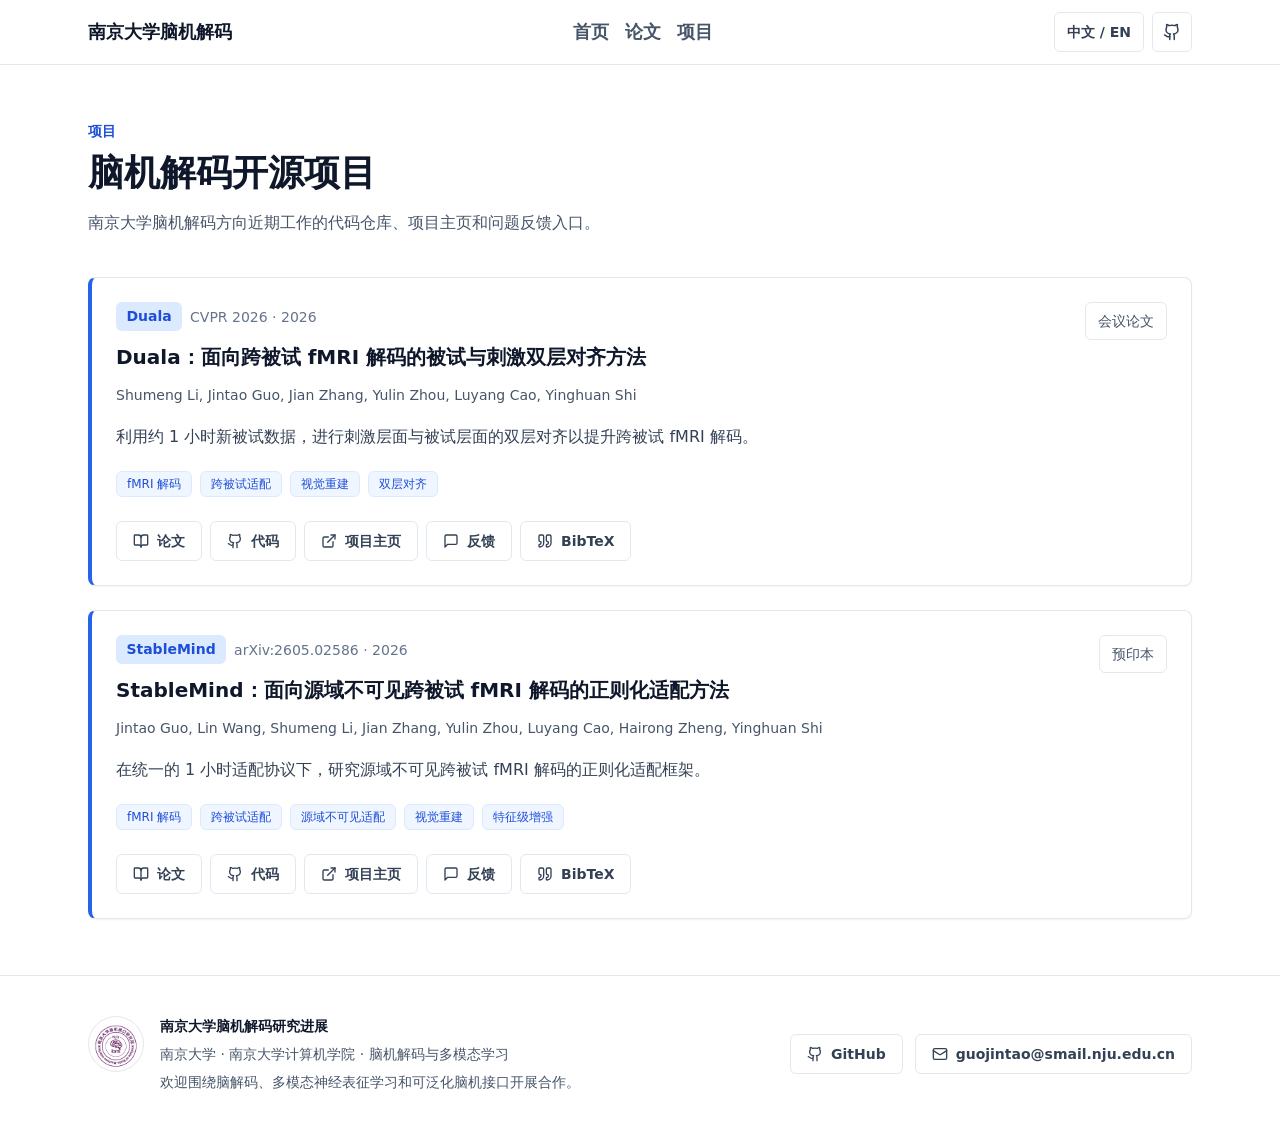
==== commit debe9132: "Deploy NJU Brain Decoding homepage" ====
--- a/projects/index.html
+++ b/projects/index.html
@@ -1,11 +1,11 @@
-<!DOCTYPE html><html lang="en" data-locale="en"> <head><meta charset="UTF-8"><meta name="description" content="南京大学脑机解码方向科研宣传主页，展示跨个体泛化、多模态脑信号理解、少样本适配与视觉刺激重建工作。"><meta name="viewport" content="width=device-width, initial-scale=1.0"><meta name="generator" content="Astro v5.18.2"><title>Projects | NJU Brain Decoding</title><script>
+<!DOCTYPE html><html lang="zh-CN" data-locale="zh"> <head><meta charset="UTF-8"><meta name="description" content="南京大学脑机解码方向科研宣传主页，展示跨个体泛化、多模态脑信号理解、少样本适配与视觉刺激重建工作。"><meta name="viewport" content="width=device-width, initial-scale=1.0"><meta name="generator" content="Astro v5.18.2"><title>Projects | NJU Brain Decoding</title><script>
       (() => {
         const stored = localStorage.getItem("nju-brain-locale");
-        const locale = stored === "zh" || stored === "en" ? stored : "en";
+        const locale = stored === "zh" || stored === "en" ? stored : "zh";
         document.documentElement.dataset.locale = locale;
         document.documentElement.lang = locale === "zh" ? "zh-CN" : "en";
       })();
-    </script><link rel="stylesheet" href="/_astro/index.0UBNsCzH.css"></head> <body> <div class="site-background" aria-hidden="true"> <div class="nju-seal nju-seal-primary"> <span>南京大学</span> <strong>NJU</strong> <small>1902</small> </div> <div class="nju-seal nju-seal-secondary"> <span>南京大学</span> <strong>NJU</strong> <small>1902</small> </div> </div> <header class="sticky top-0 z-20 border-b border-slate-200 bg-white/95 backdrop-blur"><nav class="mx-auto flex max-w-6xl flex-wrap items-center justify-between gap-3 px-5 py-3 lg:px-6" aria-label="Main navigation"><a class="text-base font-bold text-ink md:text-lg" href="/" aria-label="NJU Brain Decoding"><span class="lang-en ">NJU Brain Decoding</span><span class="lang-zh ">南京大学脑机解码</span></a><div class="order-3 flex w-full items-center gap-4 overflow-x-auto border-t border-slate-100 pt-3 md:order-none md:w-auto md:border-0 md:pt-0"><a class="text-base font-semibold text-slate-600 transition hover:text-nju-700 md:text-lg" href="/"><span class="lang-en ">Home</span><span class="lang-zh ">首页</span></a><a class="text-base font-semibold text-slate-600 transition hover:text-nju-700 md:text-lg" href="/publications/"><span class="lang-en ">Publications</span><span class="lang-zh ">论文</span></a><a class="text-base font-semibold text-slate-600 transition hover:text-nju-700 md:text-lg" href="/projects/"><span class="lang-en ">Projects</span><span class="lang-zh ">项目</span></a></div><div class="flex items-center gap-2"><button class="lang-button" type="button" data-locale-toggle="true" aria-pressed="false">EN / 中文</button><a class="icon-link" href="https://github.com/NJU-BrainDecoding" aria-label="GitHub"><svg xmlns="http://www.w3.org/2000/svg" width="18" height="18" viewBox="0 0 24 24" fill="none" stroke="currentColor" stroke-width="2" stroke-linecap="round" stroke-linejoin="round" class="lucide lucide-github" aria-hidden="true"><path d="M15 22v-4a4.8 4.8 0 0 0-1-3.5c3 0 6-2 6-5.5.08-1.25-.27-2.48-1-3.5.28-1.15.28-2.35 0-3.5 0 0-1 0-3 1.5-2.64-.5-5.36-.5-8 0C6 2 5 2 5 2c-.3 1.15-.3 2.35 0 3.5A5.403 5.403 0 0 0 4 9c0 3.5 3 5.5 6 5.5-.39.49-.68 1.05-.85 1.65-.17.6-.22 1.23-.15 1.85v4"></path><path d="M9 18c-4.51 2-5-2-7-2"></path></svg></a></div></nav></header> <main>  <section class="page-hero"> <p class="eyebrow"><span class="lang-en ">Projects</span><span class="lang-zh ">项目</span></p> <h1><span class="lang-en ">Open-source brain decoding projects</span><span class="lang-zh ">脑机解码开源项目</span></h1> <p class="lang-en ">Code repositories, project pages, and issue feedback channels for recent NJU Brain Decoding works.</p><p class="lang-zh ">南京大学脑机解码方向近期工作的代码仓库、项目主页和问题反馈入口。</p> </section> <section class="section pt-0"> <div class="grid gap-6"> <article class="paper-card"><div class="flex flex-col gap-4 md:flex-row md:justify-between"><div><div class="flex flex-wrap items-center gap-2"><span class="method-pill">Duala</span><span class="text-sm font-medium text-slate-500">CVPR 2026<!-- --> · <!-- -->2026</span></div><h3 class="mt-3 text-xl font-semibold leading-7 text-ink"><a class="paper-title-link" href="/papers/duala/"><span class="lang-en ">Duala: Dual-Level Alignment of Subjects and Stimuli for Cross-Subject fMRI Decoding</span><span class="lang-zh ">Duala：面向跨被试 fMRI 解码的被试与刺激双层对齐方法</span></a></h3><p class="mt-3 text-sm leading-6 text-slate-600">Shumeng Li, Jintao Guo, Jian Zhang, Yulin Zhou, Luyang Cao, Yinghuan Shi</p></div><p class="h-fit rounded-md border border-slate-200 bg-white px-3 py-2 text-sm font-medium text-slate-600"><span class="lang-en ">Conference paper</span><span class="lang-zh ">会议论文</span></p></div><p class="mt-4 text-base leading-7 text-slate-700"><span class="lang-en ">Dual-level subject and stimulus alignment for cross-subject fMRI decoding with about one hour of adaptation data.</span><span class="lang-zh ">利用约 1 小时新被试数据，进行刺激层面与被试层面的双层对齐以提升跨被试 fMRI 解码。</span></p><div class="mt-5 flex flex-wrap gap-2"><span class="tag"><span class="lang-en ">fMRI Decoding</span><span class="lang-zh ">fMRI 解码</span></span><span class="tag"><span class="lang-en ">Cross-Subject Adaptation</span><span class="lang-zh ">跨被试适配</span></span><span class="tag"><span class="lang-en ">Visual Reconstruction</span><span class="lang-zh ">视觉重建</span></span><span class="tag"><span class="lang-en ">Dual-Level Alignment</span><span class="lang-zh ">双层对齐</span></span></div><div class="mt-6 flex flex-wrap gap-2"><a class="paper-action" href="https://arxiv.org/pdf/2603.07625"><svg xmlns="http://www.w3.org/2000/svg" width="16" height="16" viewBox="0 0 24 24" fill="none" stroke="currentColor" stroke-width="2" stroke-linecap="round" stroke-linejoin="round" class="lucide lucide-book-open" aria-hidden="true"><path d="M12 7v14"></path><path d="M3 18a1 1 0 0 1-1-1V4a1 1 0 0 1 1-1h5a4 4 0 0 1 4 4 4 4 0 0 1 4-4h5a1 1 0 0 1 1 1v13a1 1 0 0 1-1 1h-6a3 3 0 0 0-3 3 3 3 0 0 0-3-3z"></path></svg><span class="lang-en ">Paper</span><span class="lang-zh ">论文</span></a><a class="paper-action" href="https://github.com/ShumengLI/Duala"><svg xmlns="http://www.w3.org/2000/svg" width="16" height="16" viewBox="0 0 24 24" fill="none" stroke="currentColor" stroke-width="2" stroke-linecap="round" stroke-linejoin="round" class="lucide lucide-github" aria-hidden="true"><path d="M15 22v-4a4.8 4.8 0 0 0-1-3.5c3 0 6-2 6-5.5.08-1.25-.27-2.48-1-3.5.28-1.15.28-2.35 0-3.5 0 0-1 0-3 1.5-2.64-.5-5.36-.5-8 0C6 2 5 2 5 2c-.3 1.15-.3 2.35 0 3.5A5.403 5.403 0 0 0 4 9c0 3.5 3 5.5 6 5.5-.39.49-.68 1.05-.85 1.65-.17.6-.22 1.23-.15 1.85v4"></path><path d="M9 18c-4.51 2-5-2-7-2"></path></svg><span class="lang-en ">Code</span><span class="lang-zh ">代码</span></a><a class="paper-action" href="https://nju-braindecoding.github.io/papers/duala/"><svg xmlns="http://www.w3.org/2000/svg" width="16" height="16" viewBox="0 0 24 24" fill="none" stroke="currentColor" stroke-width="2" stroke-linecap="round" stroke-linejoin="round" class="lucide lucide-external-link" aria-hidden="true"><path d="M15 3h6v6"></path><path d="M10 14 21 3"></path><path d="M18 13v6a2 2 0 0 1-2 2H5a2 2 0 0 1-2-2V8a2 2 0 0 1 2-2h6"></path></svg><span class="lang-en ">Project Page</span><span class="lang-zh ">项目主页</span></a><a class="paper-action" href="https://github.com/ShumengLI/Duala/issues"><svg xmlns="http://www.w3.org/2000/svg" width="16" height="16" viewBox="0 0 24 24" fill="none" stroke="currentColor" stroke-width="2" stroke-linecap="round" stroke-linejoin="round" class="lucide lucide-message-square" aria-hidden="true"><path d="M21 15a2 2 0 0 1-2 2H7l-4 4V5a2 2 0 0 1 2-2h14a2 2 0 0 1 2 2z"></path></svg><span class="lang-en ">Issues</span><span class="lang-zh ">反馈</span></a><details class="bibtex-details"><summary><svg xmlns="http://www.w3.org/2000/svg" width="16" height="16" viewBox="0 0 24 24" fill="none" stroke="currentColor" stroke-width="2" stroke-linecap="round" stroke-linejoin="round" class="lucide lucide-quote" aria-hidden="true"><path d="M16 3a2 2 0 0 0-2 2v6a2 2 0 0 0 2 2 1 1 0 0 1 1 1v1a2 2 0 0 1-2 2 1 1 0 0 0-1 1v2a1 1 0 0 0 1 1 6 6 0 0 0 6-6V5a2 2 0 0 0-2-2z"></path><path d="M5 3a2 2 0 0 0-2 2v6a2 2 0 0 0 2 2 1 1 0 0 1 1 1v1a2 2 0 0 1-2 2 1 1 0 0 0-1 1v2a1 1 0 0 0 1 1 6 6 0 0 0 6-6V5a2 2 0 0 0-2-2z"></path></svg>BibTeX</summary><pre>@inproceedings{li2026duala,
+    </script><link rel="stylesheet" href="/_astro/index.XlPyJa11.css"></head> <body> <div class="site-background" aria-hidden="true"> <div class="nju-seal nju-seal-primary"> <span>南京大学</span> <strong>NJU</strong> <small>1902</small> </div> <div class="nju-seal nju-seal-secondary"> <span>南京大学</span> <strong>NJU</strong> <small>1902</small> </div> </div> <header class="sticky top-0 z-20 border-b border-slate-200 bg-white/95 backdrop-blur"><nav class="mx-auto flex max-w-6xl flex-wrap items-center justify-between gap-3 px-5 py-3 lg:px-6" aria-label="Main navigation"><a class="text-base font-bold text-ink md:text-lg" href="/" aria-label="NJU Brain Decoding"><span class="lang-en ">NJU Brain Decoding</span><span class="lang-zh ">南京大学脑机解码</span></a><div class="order-3 flex w-full items-center gap-4 overflow-x-auto border-t border-slate-100 pt-3 md:order-none md:w-auto md:border-0 md:pt-0"><a class="text-base font-semibold text-slate-600 transition hover:text-nju-700 md:text-lg" href="/"><span class="lang-en ">Home</span><span class="lang-zh ">首页</span></a><a class="text-base font-semibold text-slate-600 transition hover:text-nju-700 md:text-lg" href="/publications/"><span class="lang-en ">Publications</span><span class="lang-zh ">论文</span></a><a class="text-base font-semibold text-slate-600 transition hover:text-nju-700 md:text-lg" href="/projects/"><span class="lang-en ">Projects</span><span class="lang-zh ">项目</span></a></div><div class="flex items-center gap-2"><button class="lang-button" type="button" data-locale-toggle="true" aria-pressed="true">中文 / EN</button><a class="icon-link" href="https://github.com/NJU-BrainDecoding" aria-label="GitHub"><svg xmlns="http://www.w3.org/2000/svg" width="18" height="18" viewBox="0 0 24 24" fill="none" stroke="currentColor" stroke-width="2" stroke-linecap="round" stroke-linejoin="round" class="lucide lucide-github" aria-hidden="true"><path d="M15 22v-4a4.8 4.8 0 0 0-1-3.5c3 0 6-2 6-5.5.08-1.25-.27-2.48-1-3.5.28-1.15.28-2.35 0-3.5 0 0-1 0-3 1.5-2.64-.5-5.36-.5-8 0C6 2 5 2 5 2c-.3 1.15-.3 2.35 0 3.5A5.403 5.403 0 0 0 4 9c0 3.5 3 5.5 6 5.5-.39.49-.68 1.05-.85 1.65-.17.6-.22 1.23-.15 1.85v4"></path><path d="M9 18c-4.51 2-5-2-7-2"></path></svg></a></div></nav></header> <main>  <section class="page-hero"> <p class="eyebrow"><span class="lang-en ">Projects</span><span class="lang-zh ">项目</span></p> <h1><span class="lang-en ">Open-source brain decoding projects</span><span class="lang-zh ">脑机解码开源项目</span></h1> <p class="lang-en ">Code repositories, project pages, and issue feedback channels for recent NJU Brain Decoding works.</p><p class="lang-zh ">南京大学脑机解码方向近期工作的代码仓库、项目主页和问题反馈入口。</p> </section> <section class="section pt-0"> <div class="grid gap-6"> <article class="paper-card"><div class="flex flex-col gap-4 md:flex-row md:justify-between"><div><div class="flex flex-wrap items-center gap-2"><span class="method-pill">Duala</span><span class="text-sm font-medium text-slate-500">CVPR 2026<!-- --> · <!-- -->2026</span></div><h3 class="mt-3 text-xl font-semibold leading-7 text-ink"><a class="paper-title-link" href="/papers/duala/"><span class="lang-en ">Duala: Dual-Level Alignment of Subjects and Stimuli for Cross-Subject fMRI Decoding</span><span class="lang-zh ">Duala：面向跨被试 fMRI 解码的被试与刺激双层对齐方法</span></a></h3><p class="mt-3 text-sm leading-6 text-slate-600">Shumeng Li, Jintao Guo, Jian Zhang, Yulin Zhou, Luyang Cao, Yinghuan Shi</p></div><p class="h-fit rounded-md border border-slate-200 bg-white px-3 py-2 text-sm font-medium text-slate-600"><span class="lang-en ">Conference paper</span><span class="lang-zh ">会议论文</span></p></div><p class="mt-4 text-base leading-7 text-slate-700"><span class="lang-en ">Dual-level subject and stimulus alignment for cross-subject fMRI decoding with about one hour of adaptation data.</span><span class="lang-zh ">利用约 1 小时新被试数据，进行刺激层面与被试层面的双层对齐以提升跨被试 fMRI 解码。</span></p><div class="mt-5 flex flex-wrap gap-2"><span class="tag"><span class="lang-en ">fMRI Decoding</span><span class="lang-zh ">fMRI 解码</span></span><span class="tag"><span class="lang-en ">Cross-Subject Adaptation</span><span class="lang-zh ">跨被试适配</span></span><span class="tag"><span class="lang-en ">Visual Reconstruction</span><span class="lang-zh ">视觉重建</span></span><span class="tag"><span class="lang-en ">Dual-Level Alignment</span><span class="lang-zh ">双层对齐</span></span></div><div class="mt-6 flex flex-wrap gap-2"><a class="paper-action" href="https://arxiv.org/pdf/2603.07625"><svg xmlns="http://www.w3.org/2000/svg" width="16" height="16" viewBox="0 0 24 24" fill="none" stroke="currentColor" stroke-width="2" stroke-linecap="round" stroke-linejoin="round" class="lucide lucide-book-open" aria-hidden="true"><path d="M12 7v14"></path><path d="M3 18a1 1 0 0 1-1-1V4a1 1 0 0 1 1-1h5a4 4 0 0 1 4 4 4 4 0 0 1 4-4h5a1 1 0 0 1 1 1v13a1 1 0 0 1-1 1h-6a3 3 0 0 0-3 3 3 3 0 0 0-3-3z"></path></svg><span class="lang-en ">Paper</span><span class="lang-zh ">论文</span></a><a class="paper-action" href="https://github.com/ShumengLI/Duala"><svg xmlns="http://www.w3.org/2000/svg" width="16" height="16" viewBox="0 0 24 24" fill="none" stroke="currentColor" stroke-width="2" stroke-linecap="round" stroke-linejoin="round" class="lucide lucide-github" aria-hidden="true"><path d="M15 22v-4a4.8 4.8 0 0 0-1-3.5c3 0 6-2 6-5.5.08-1.25-.27-2.48-1-3.5.28-1.15.28-2.35 0-3.5 0 0-1 0-3 1.5-2.64-.5-5.36-.5-8 0C6 2 5 2 5 2c-.3 1.15-.3 2.35 0 3.5A5.403 5.403 0 0 0 4 9c0 3.5 3 5.5 6 5.5-.39.49-.68 1.05-.85 1.65-.17.6-.22 1.23-.15 1.85v4"></path><path d="M9 18c-4.51 2-5-2-7-2"></path></svg><span class="lang-en ">Code</span><span class="lang-zh ">代码</span></a><a class="paper-action" href="https://nju-braindecoding.github.io/papers/duala/"><svg xmlns="http://www.w3.org/2000/svg" width="16" height="16" viewBox="0 0 24 24" fill="none" stroke="currentColor" stroke-width="2" stroke-linecap="round" stroke-linejoin="round" class="lucide lucide-external-link" aria-hidden="true"><path d="M15 3h6v6"></path><path d="M10 14 21 3"></path><path d="M18 13v6a2 2 0 0 1-2 2H5a2 2 0 0 1-2-2V8a2 2 0 0 1 2-2h6"></path></svg><span class="lang-en ">Project Page</span><span class="lang-zh ">项目主页</span></a><a class="paper-action" href="https://github.com/ShumengLI/Duala/issues"><svg xmlns="http://www.w3.org/2000/svg" width="16" height="16" viewBox="0 0 24 24" fill="none" stroke="currentColor" stroke-width="2" stroke-linecap="round" stroke-linejoin="round" class="lucide lucide-message-square" aria-hidden="true"><path d="M21 15a2 2 0 0 1-2 2H7l-4 4V5a2 2 0 0 1 2-2h14a2 2 0 0 1 2 2z"></path></svg><span class="lang-en ">Issues</span><span class="lang-zh ">反馈</span></a><details class="bibtex-details"><summary><svg xmlns="http://www.w3.org/2000/svg" width="16" height="16" viewBox="0 0 24 24" fill="none" stroke="currentColor" stroke-width="2" stroke-linecap="round" stroke-linejoin="round" class="lucide lucide-quote" aria-hidden="true"><path d="M16 3a2 2 0 0 0-2 2v6a2 2 0 0 0 2 2 1 1 0 0 1 1 1v1a2 2 0 0 1-2 2 1 1 0 0 0-1 1v2a1 1 0 0 0 1 1 6 6 0 0 0 6-6V5a2 2 0 0 0-2-2z"></path><path d="M5 3a2 2 0 0 0-2 2v6a2 2 0 0 0 2 2 1 1 0 0 1 1 1v1a2 2 0 0 1-2 2 1 1 0 0 0-1 1v2a1 1 0 0 0 1 1 6 6 0 0 0 6-6V5a2 2 0 0 0-2-2z"></path></svg>BibTeX</summary><pre>@inproceedings{li2026duala,
   title={Duala: Dual-Level Alignment of Subjects and Stimuli for Cross-Subject fMRI Decoding},
   author={Li, Shumeng and Guo, Jintao and Zhang, Jian and Zhou, Yulin and Cao, Luyang and Shi, Yinghuan},
   booktitle={Proceedings of the IEEE/CVF conference on computer vision and pattern recognition},
@@ -29,6 +29,6 @@
         document.querySelectorAll("[data-locale-toggle]").forEach((button) => {
           button.addEventListener("click", () => apply(root.dataset.locale === "zh" ? "en" : "zh"));
         });
-        apply(root.dataset.locale || "en");
+        apply(root.dataset.locale || "zh");
       })();
     </script> </body> </html>
--- a/_astro/index.XlPyJa11.css
+++ b/_astro/index.XlPyJa11.css
@@ -0,0 +1 @@
+*,:before,:after{--tw-border-spacing-x: 0;--tw-border-spacing-y: 0;--tw-translate-x: 0;--tw-translate-y: 0;--tw-rotate: 0;--tw-skew-x: 0;--tw-skew-y: 0;--tw-scale-x: 1;--tw-scale-y: 1;--tw-pan-x: ;--tw-pan-y: ;--tw-pinch-zoom: ;--tw-scroll-snap-strictness: proximity;--tw-gradient-from-position: ;--tw-gradient-via-position: ;--tw-gradient-to-position: ;--tw-ordinal: ;--tw-slashed-zero: ;--tw-numeric-figure: ;--tw-numeric-spacing: ;--tw-numeric-fraction: ;--tw-ring-inset: ;--tw-ring-offset-width: 0px;--tw-ring-offset-color: #fff;--tw-ring-color: rgb(59 130 246 / .5);--tw-ring-offset-shadow: 0 0 #0000;--tw-ring-shadow: 0 0 #0000;--tw-shadow: 0 0 #0000;--tw-shadow-colored: 0 0 #0000;--tw-blur: ;--tw-brightness: ;--tw-contrast: ;--tw-grayscale: ;--tw-hue-rotate: ;--tw-invert: ;--tw-saturate: ;--tw-sepia: ;--tw-drop-shadow: ;--tw-backdrop-blur: ;--tw-backdrop-brightness: ;--tw-backdrop-contrast: ;--tw-backdrop-grayscale: ;--tw-backdrop-hue-rotate: ;--tw-backdrop-invert: ;--tw-backdrop-opacity: ;--tw-backdrop-saturate: ;--tw-backdrop-sepia: ;--tw-contain-size: ;--tw-contain-layout: ;--tw-contain-paint: ;--tw-contain-style: }::backdrop{--tw-border-spacing-x: 0;--tw-border-spacing-y: 0;--tw-translate-x: 0;--tw-translate-y: 0;--tw-rotate: 0;--tw-skew-x: 0;--tw-skew-y: 0;--tw-scale-x: 1;--tw-scale-y: 1;--tw-pan-x: ;--tw-pan-y: ;--tw-pinch-zoom: ;--tw-scroll-snap-strictness: proximity;--tw-gradient-from-position: ;--tw-gradient-via-position: ;--tw-gradient-to-position: ;--tw-ordinal: ;--tw-slashed-zero: ;--tw-numeric-figure: ;--tw-numeric-spacing: ;--tw-numeric-fraction: ;--tw-ring-inset: ;--tw-ring-offset-width: 0px;--tw-ring-offset-color: #fff;--tw-ring-color: rgb(59 130 246 / .5);--tw-ring-offset-shadow: 0 0 #0000;--tw-ring-shadow: 0 0 #0000;--tw-shadow: 0 0 #0000;--tw-shadow-colored: 0 0 #0000;--tw-blur: ;--tw-brightness: ;--tw-contrast: ;--tw-grayscale: ;--tw-hue-rotate: ;--tw-invert: ;--tw-saturate: ;--tw-sepia: ;--tw-drop-shadow: ;--tw-backdrop-blur: ;--tw-backdrop-brightness: ;--tw-backdrop-contrast: ;--tw-backdrop-grayscale: ;--tw-backdrop-hue-rotate: ;--tw-backdrop-invert: ;--tw-backdrop-opacity: ;--tw-backdrop-saturate: ;--tw-backdrop-sepia: ;--tw-contain-size: ;--tw-contain-layout: ;--tw-contain-paint: ;--tw-contain-style: }*,:before,:after{box-sizing:border-box;border-width:0;border-style:solid;border-color:#e5e7eb}:before,:after{--tw-content: ""}html,:host{line-height:1.5;-webkit-text-size-adjust:100%;-moz-tab-size:4;-o-tab-size:4;tab-size:4;font-family:ui-sans-serif,system-ui,sans-serif,"Apple Color Emoji","Segoe UI Emoji",Segoe UI Symbol,"Noto Color Emoji";font-feature-settings:normal;font-variation-settings:normal;-webkit-tap-highlight-color:transparent}body{margin:0;line-height:inherit}hr{height:0;color:inherit;border-top-width:1px}abbr:where([title]){-webkit-text-decoration:underline dotted;text-decoration:underline dotted}h1,h2,h3,h4,h5,h6{font-size:inherit;font-weight:inherit}a{color:inherit;text-decoration:inherit}b,strong{font-weight:bolder}code,kbd,samp,pre{font-family:ui-monospace,SFMono-Regular,Menlo,Monaco,Consolas,Liberation Mono,Courier New,monospace;font-feature-settings:normal;font-variation-settings:normal;font-size:1em}small{font-size:80%}sub,sup{font-size:75%;line-height:0;position:relative;vertical-align:baseline}sub{bottom:-.25em}sup{top:-.5em}table{text-indent:0;border-color:inherit;border-collapse:collapse}button,input,optgroup,select,textarea{font-family:inherit;font-feature-settings:inherit;font-variation-settings:inherit;font-size:100%;font-weight:inherit;line-height:inherit;letter-spacing:inherit;color:inherit;margin:0;padding:0}button,select{text-transform:none}button,input:where([type=button]),input:where([type=reset]),input:where([type=submit]){-webkit-appearance:button;background-color:transparent;background-image:none}:-moz-focusring{outline:auto}:-moz-ui-invalid{box-shadow:none}progress{vertical-align:baseline}::-webkit-inner-spin-button,::-webkit-outer-spin-button{height:auto}[type=search]{-webkit-appearance:textfield;outline-offset:-2px}::-webkit-search-decoration{-webkit-appearance:none}::-webkit-file-upload-button{-webkit-appearance:button;font:inherit}summary{display:list-item}blockquote,dl,dd,h1,h2,h3,h4,h5,h6,hr,figure,p,pre{margin:0}fieldset{margin:0;padding:0}legend{padding:0}ol,ul,menu{list-style:none;margin:0;padding:0}dialog{padding:0}textarea{resize:vertical}input::-moz-placeholder,textarea::-moz-placeholder{opacity:1;color:#9ca3af}input::placeholder,textarea::placeholder{opacity:1;color:#9ca3af}button,[role=button]{cursor:pointer}:disabled{cursor:default}img,svg,video,canvas,audio,iframe,embed,object{display:block;vertical-align:middle}img,video{max-width:100%;height:auto}[hidden]:where(:not([hidden=until-found])){display:none}.section{margin-left:auto;margin-right:auto;max-width:72rem;padding:3.5rem 1.25rem}@media(min-width:1024px){.section{padding-left:1.5rem;padding-right:1.5rem}}.section-heading h2,.page-hero h1{margin-top:.75rem;font-size:1.875rem;line-height:2.25rem;font-weight:600;letter-spacing:0em;--tw-text-opacity: 1;color:rgb(15 23 42 / var(--tw-text-opacity, 1))}@media(min-width:768px){.section-heading h2,.page-hero h1{font-size:2.25rem;line-height:2.5rem}}.section-heading p:not(.eyebrow),.page-hero p:not(.eyebrow){margin-top:1rem;font-size:1rem;line-height:1.75rem;--tw-text-opacity: 1;color:rgb(71 85 105 / var(--tw-text-opacity, 1))}.eyebrow{font-size:.875rem;line-height:1.25rem;font-weight:600;text-transform:uppercase;letter-spacing:0em;--tw-text-opacity: 1;color:rgb(29 78 216 / var(--tw-text-opacity, 1))}.page-hero{margin-left:auto;margin-right:auto;max-width:72rem;padding:3.5rem 1.25rem 2.5rem}@media(min-width:1024px){.page-hero{padding-left:1.5rem;padding-right:1.5rem}}.tag{border-radius:.375rem;border-width:1px;--tw-border-opacity: 1;border-color:rgb(219 234 254 / var(--tw-border-opacity, 1));--tw-bg-opacity: 1;background-color:rgb(239 246 255 / var(--tw-bg-opacity, 1));padding:.25rem .625rem;font-size:.75rem;line-height:1rem;font-weight:500;--tw-text-opacity: 1;color:rgb(29 78 216 / var(--tw-text-opacity, 1))}.btn-primary,.btn-secondary,.btn-ghost,.paper-action,.footer-link,.bibtex-details summary{display:inline-flex;min-height:2.5rem;align-items:center;justify-content:center;gap:.5rem;border-radius:.375rem;padding:.5rem 1rem;font-size:.875rem;line-height:1.25rem;font-weight:600;transition-property:color,background-color,border-color,text-decoration-color,fill,stroke,opacity,box-shadow,transform,filter,backdrop-filter;transition-timing-function:cubic-bezier(.4,0,.2,1);transition-duration:.15s}.paper-action{border-width:1px;--tw-border-opacity: 1;border-color:rgb(226 232 240 / var(--tw-border-opacity, 1));--tw-bg-opacity: 1;background-color:rgb(255 255 255 / var(--tw-bg-opacity, 1));--tw-text-opacity: 1;color:rgb(51 65 85 / var(--tw-text-opacity, 1))}.paper-action:hover{--tw-border-opacity: 1;border-color:rgb(147 197 253 / var(--tw-border-opacity, 1));--tw-bg-opacity: 1;background-color:rgb(239 246 255 / var(--tw-bg-opacity, 1));--tw-text-opacity: 1;color:rgb(29 78 216 / var(--tw-text-opacity, 1))}.footer-link{border-width:1px;--tw-border-opacity: 1;border-color:rgb(226 232 240 / var(--tw-border-opacity, 1));--tw-bg-opacity: 1;background-color:rgb(255 255 255 / var(--tw-bg-opacity, 1));--tw-text-opacity: 1;color:rgb(51 65 85 / var(--tw-text-opacity, 1))}.footer-link:hover{--tw-border-opacity: 1;border-color:rgb(147 197 253 / var(--tw-border-opacity, 1));--tw-text-opacity: 1;color:rgb(29 78 216 / var(--tw-text-opacity, 1))}.bibtex-details{width:100%}@media(min-width:768px){.bibtex-details{width:auto}}.bibtex-details summary{cursor:pointer;list-style-type:none;border-width:1px;--tw-border-opacity: 1;border-color:rgb(226 232 240 / var(--tw-border-opacity, 1));--tw-bg-opacity: 1;background-color:rgb(255 255 255 / var(--tw-bg-opacity, 1));--tw-text-opacity: 1;color:rgb(51 65 85 / var(--tw-text-opacity, 1))}.bibtex-details summary:hover{--tw-border-opacity: 1;border-color:rgb(147 197 253 / var(--tw-border-opacity, 1));--tw-bg-opacity: 1;background-color:rgb(239 246 255 / var(--tw-bg-opacity, 1));--tw-text-opacity: 1;color:rgb(29 78 216 / var(--tw-text-opacity, 1))}.bibtex-details summary::-webkit-details-marker{display:none}.bibtex-details pre{margin-top:.75rem;max-width:100%;overflow-x:auto;border-radius:.375rem;border-width:1px;--tw-border-opacity: 1;border-color:rgb(226 232 240 / var(--tw-border-opacity, 1));--tw-bg-opacity: 1;background-color:rgb(2 6 23 / var(--tw-bg-opacity, 1));padding:1rem;font-size:.75rem;line-height:1.5rem;--tw-text-opacity: 1;color:rgb(241 245 249 / var(--tw-text-opacity, 1))}.collapse{visibility:collapse}.sticky{position:sticky}.top-0{top:0}.z-20{z-index:20}.order-3{order:3}.mx-auto{margin-left:auto;margin-right:auto}.mt-2{margin-top:.5rem}.mt-3{margin-top:.75rem}.mt-4{margin-top:1rem}.mt-5{margin-top:1.25rem}.mt-6{margin-top:1.5rem}.flex{display:flex}.inline-flex{display:inline-flex}.grid{display:grid}.h-fit{height:-moz-fit-content;height:fit-content}.min-h-10{min-height:2.5rem}.w-full{width:100%}.max-w-6xl{max-width:72rem}.flex-col{flex-direction:column}.flex-wrap{flex-wrap:wrap}.items-center{align-items:center}.justify-between{justify-content:space-between}.gap-2{gap:.5rem}.gap-3{gap:.75rem}.gap-4{gap:1rem}.gap-6{gap:1.5rem}.overflow-x-auto{overflow-x:auto}.rounded-md{border-radius:.375rem}.border{border-width:1px}.border-b{border-bottom-width:1px}.border-t{border-top-width:1px}.border-slate-100{--tw-border-opacity: 1;border-color:rgb(241 245 249 / var(--tw-border-opacity, 1))}.border-slate-200{--tw-border-opacity: 1;border-color:rgb(226 232 240 / var(--tw-border-opacity, 1))}.bg-slate-100{--tw-bg-opacity: 1;background-color:rgb(241 245 249 / var(--tw-bg-opacity, 1))}.bg-white{--tw-bg-opacity: 1;background-color:rgb(255 255 255 / var(--tw-bg-opacity, 1))}.bg-white\/95{background-color:#fffffff2}.px-3{padding-left:.75rem;padding-right:.75rem}.px-5{padding-left:1.25rem;padding-right:1.25rem}.py-10{padding-top:2.5rem;padding-bottom:2.5rem}.py-2{padding-top:.5rem;padding-bottom:.5rem}.py-3{padding-top:.75rem;padding-bottom:.75rem}.pt-0{padding-top:0}.pt-3{padding-top:.75rem}.text-base{font-size:1rem;line-height:1.5rem}.text-sm{font-size:.875rem;line-height:1.25rem}.text-xl{font-size:1.25rem;line-height:1.75rem}.font-bold{font-weight:700}.font-medium{font-weight:500}.font-semibold{font-weight:600}.leading-6{line-height:1.5rem}.leading-7{line-height:1.75rem}.text-ink{--tw-text-opacity: 1;color:rgb(15 23 42 / var(--tw-text-opacity, 1))}.text-slate-500{--tw-text-opacity: 1;color:rgb(100 116 139 / var(--tw-text-opacity, 1))}.text-slate-600{--tw-text-opacity: 1;color:rgb(71 85 105 / var(--tw-text-opacity, 1))}.text-slate-700{--tw-text-opacity: 1;color:rgb(51 65 85 / var(--tw-text-opacity, 1))}.blur{--tw-blur: blur(8px);filter:var(--tw-blur) var(--tw-brightness) var(--tw-contrast) var(--tw-grayscale) var(--tw-hue-rotate) var(--tw-invert) var(--tw-saturate) var(--tw-sepia) var(--tw-drop-shadow)}.filter{filter:var(--tw-blur) var(--tw-brightness) var(--tw-contrast) var(--tw-grayscale) var(--tw-hue-rotate) var(--tw-invert) var(--tw-saturate) var(--tw-sepia) var(--tw-drop-shadow)}.backdrop-blur{--tw-backdrop-blur: blur(8px);backdrop-filter:var(--tw-backdrop-blur) var(--tw-backdrop-brightness) var(--tw-backdrop-contrast) var(--tw-backdrop-grayscale) var(--tw-backdrop-hue-rotate) var(--tw-backdrop-invert) var(--tw-backdrop-opacity) var(--tw-backdrop-saturate) var(--tw-backdrop-sepia)}.transition{transition-property:color,background-color,border-color,text-decoration-color,fill,stroke,opacity,box-shadow,transform,filter,backdrop-filter;transition-timing-function:cubic-bezier(.4,0,.2,1);transition-duration:.15s}:root{color-scheme:light;font-family:Inter,ui-sans-serif,system-ui,-apple-system,BlinkMacSystemFont,Segoe UI,sans-serif;background:#fff;color:#0f172a}html{scroll-behavior:smooth}body{position:relative;margin:0;min-width:320px;overflow-x:hidden;background:#fff;font-size:16.5px}body>header,main,footer{position:relative;z-index:1}.site-background{display:none;position:fixed;inset:0;z-index:0;overflow:hidden;pointer-events:none}.site-background:before{position:absolute;inset:0;background-image:linear-gradient(rgba(37,99,235,.045) 1px,transparent 1px),linear-gradient(90deg,rgba(37,99,235,.045) 1px,transparent 1px);background-size:56px 56px;content:"";opacity:.55}.site-background:after{position:absolute;inset:0;background:radial-gradient(circle at 78% 18%,rgba(37,99,235,.07),transparent 28%),radial-gradient(circle at 10% 86%,rgba(14,116,144,.055),transparent 24%);content:""}.nju-seal{position:absolute;display:grid;place-items:center;aspect-ratio:1;border:1px solid rgba(29,78,216,.11);border-radius:999px;color:#1d4ed8;opacity:.2}.nju-seal:before,.nju-seal:after{position:absolute;border-radius:inherit;content:""}.nju-seal:before{inset:8%;border:1px solid rgba(29,78,216,.14)}.nju-seal:after{inset:23%;border:1px solid rgba(29,78,216,.09);background:linear-gradient(135deg,transparent 44%,rgba(29,78,216,.09) 44% 45%,transparent 45% 55%,rgba(29,78,216,.09) 55% 56%,transparent 56%),linear-gradient(45deg,transparent 44%,rgba(29,78,216,.08) 44% 45%,transparent 45% 55%,rgba(29,78,216,.08) 55% 56%,transparent 56%)}.nju-seal span,.nju-seal strong,.nju-seal small{position:relative;z-index:1}.nju-seal span{align-self:end;font-size:clamp(.75rem,1.2vw,1.05rem);font-weight:800;letter-spacing:.18em}.nju-seal strong{margin-top:-.2em;font-size:clamp(2.3rem,6vw,5.4rem);font-weight:850;letter-spacing:.04em;line-height:.9}.nju-seal small{align-self:start;font-size:clamp(.72rem,1vw,.95rem);font-weight:800;letter-spacing:.16em}.nju-seal-primary{top:7.5rem;right:clamp(-3.5rem,-3vw,-1rem);width:clamp(170px,22vw,310px)}.nju-seal-secondary{bottom:4rem;left:clamp(-4rem,-4vw,-1rem);width:clamp(150px,18vw,250px);opacity:.13;transform:rotate(-8deg)}a{color:inherit;text-decoration:none}code{border-radius:5px;background:#f1f5f9;padding:.1rem .35rem;color:#1d4ed8;font-size:.92em}html[data-locale=en] .lang-zh,html[data-locale=zh] .lang-en{display:none!important}.lang-button,.icon-link{display:inline-flex;min-height:2.5rem;align-items:center;justify-content:center;border-radius:.375rem;border:1px solid #e5e7eb;background:#fff;color:#334155;font-size:.875rem;font-weight:600;transition:border-color .15s ease,color .15s ease,background .15s ease}.lang-button{padding:.5rem .75rem}.icon-link{width:2.5rem}.lang-button:hover,.icon-link:hover{border-color:#93c5fd;color:#1d4ed8;background:#eff6ff}.academic-hero{display:grid;grid-template-columns:minmax(260px,330px) minmax(0,1fr);gap:2rem;max-width:72rem;margin:0 auto;padding:3rem 1.25rem 2rem}.profile-card{align-self:start;border:1px solid #e5e7eb;border-radius:.5rem;background:#fff;padding:1.5rem;box-shadow:0 1px 2px #0f172a0d}.nju-mark{display:inline-flex;width:4.5rem;height:4.5rem;align-items:center;justify-content:center;border-radius:.5rem;background:#1d4ed8;color:#fff;font-weight:700;letter-spacing:.04em}.profile-card h1{margin-top:1.25rem;font-size:1.75rem;line-height:2.15rem;font-weight:700;color:#0f172a}.profile-subtitle,.profile-meta{margin-top:.75rem;color:#475569;line-height:1.7}.profile-meta{padding-top:1rem;border-top:1px solid #e5e7eb;font-size:.925rem}.profile-links,.hero-actions{display:flex;flex-wrap:wrap;gap:.75rem;margin-top:1.5rem}.profile-links a{display:inline-flex;min-height:2.25rem;align-items:center;border-radius:.375rem;border:1px solid #bfdbfe;padding:.35rem .75rem;color:#1d4ed8;font-size:.875rem;font-weight:600}.hero-content{border:1px solid #e5e7eb;border-radius:.5rem;background:#fff;padding:2rem;box-shadow:0 1px 2px #0f172a0d}.hero-content h2{margin-top:.75rem;max-width:48rem;color:#0f172a;font-size:2.5rem;line-height:1.12;font-weight:700;letter-spacing:0}.hero-lead{margin-top:1.25rem;max-width:52rem;color:#475569;font-size:1.12rem;line-height:1.85}.stats-grid{display:grid;grid-template-columns:repeat(3,minmax(0,1fr));gap:.75rem;margin-top:2rem}.stats-grid div{border-radius:.5rem;border:1px solid #e5e7eb;background:#fff;padding:1rem}.stats-grid dt{color:#64748b;font-size:.8rem;font-weight:600;text-transform:uppercase}.stats-grid dd{margin-top:.25rem;color:#0f172a;font-size:1.35rem;font-weight:700}.two-column{display:grid;grid-template-columns:minmax(220px,330px) minmax(0,1fr);gap:2rem}.prose-block{border-left:3px solid #bfdbfe;padding-left:1.25rem;color:#475569;line-height:1.85}.prose-block p+p{margin-top:1rem}.paper-card{border:1px solid #e5e7eb;border-left:4px solid #2563eb;border-radius:.5rem;background:#fff;padding:1.5rem;box-shadow:0 1px 2px #0f172a0d}.paper-title-link,.work-title-link{color:inherit;text-decoration:none;text-underline-offset:.18em;transition:color .16s ease,text-decoration-color .16s ease}.paper-title-link:hover,.work-title-link:hover{color:#1d4ed8;text-decoration:underline;text-decoration-color:#93c5fd}.method-pill{border-radius:.375rem;background:#dbeafe;padding:.25rem .65rem;color:#1d4ed8;font-size:.875rem;font-weight:700}@media(max-width:860px){.academic-hero,.two-column{grid-template-columns:1fr}.academic-hero{padding-top:1.5rem;gap:1rem}.hero-content,.profile-card{padding:1.25rem}.hero-content h2{font-size:2rem}.stats-grid{grid-template-columns:1fr}}@media(max-width:520px){.hero-actions a,.profile-links a{width:100%;justify-content:center}.paper-card,.card{padding:1.1rem}}.homepage-shell{max-width:1280px;margin:0 auto;padding:3rem 1.25rem 4.5rem}.top-grid{display:grid;grid-template-columns:minmax(230px,300px) minmax(0,1fr);gap:2.5rem}.lab-sidebar{position:sticky;top:5.25rem;align-self:start;border:1px solid #e5e7eb;border-radius:18px;background:#fff;padding:1.6rem;box-shadow:0 12px 32px #0f172a0b}.lab-badge{display:flex;height:84px;width:84px;align-items:center;justify-content:center;border-radius:22px;background:radial-gradient(circle at 28% 22%,rgba(255,255,255,.8),transparent 30%),linear-gradient(135deg,#0f172a,#1d4ed8);color:#fff;font-size:1.05rem;font-weight:800;letter-spacing:.08em;box-shadow:0 16px 32px #1d4ed83d}.lab-logo{width:104px;height:104px;border:1px solid #e5e7eb;border-radius:999px;background:#fff;-o-object-fit:contain;object-fit:contain;padding:.35rem;box-shadow:0 16px 36px #1d4ed81f}.footer-brand{display:grid;grid-template-columns:56px minmax(0,1fr);gap:1rem;align-items:start}.footer-brand img{width:56px;height:56px;border:1px solid #e5e7eb;border-radius:999px;background:#fff;-o-object-fit:contain;object-fit:contain;padding:.2rem}.sidebar-kicker,.section-label{color:#2563eb;font-size:.78rem;font-weight:800;letter-spacing:.08em;text-transform:uppercase}.sidebar-kicker{margin-top:1.35rem}.lab-sidebar h1{margin-top:.45rem;color:#0f172a;font-size:2rem;line-height:1.08;font-weight:800;letter-spacing:0}.sidebar-lead{margin-top:1rem;color:#475569;font-size:1.04rem;line-height:1.85}.sidebar-meta{margin-top:1.35rem;border-top:1px solid #e5e7eb;padding-top:1rem;color:#64748b;font-size:.92rem;line-height:1.8}.sidebar-links{display:grid;grid-template-columns:1fr 1fr;gap:.65rem;margin-top:1.35rem}.sidebar-links a{display:inline-flex;min-height:2.35rem;align-items:center;justify-content:center;border:1px solid #cbd5e1;border-radius:12px;background:#fff;color:#1e40af;font-size:.9rem;font-weight:750;transition:transform .16s ease,border-color .16s ease,background .16s ease}.sidebar-links a:hover{transform:translateY(-1px);border-color:#93c5fd;background:#eff6ff}.lab-main{min-width:0}.intro-panel,.news-strip,.works-section{border:1px solid #e5e7eb;border-radius:20px;background:#fff;box-shadow:0 12px 30px #0f172a0a}.intro-panel{display:grid;grid-template-columns:minmax(0,1.15fr) minmax(240px,.85fr);gap:2rem;padding:2.1rem}.intro-panel h2,.section-heading-compact h2{margin-top:.55rem;color:#0f172a;font-weight:800;letter-spacing:0}.intro-panel h2{max-width:650px;font-size:clamp(2.05rem,4.5vw,4rem);line-height:1.02}html[data-locale=zh] .intro-panel h2{font-size:clamp(2rem,4vw,3.45rem);line-height:1.08}.intro-copy{margin-top:1.25rem;max-width:680px;color:#475569;font-size:1.12rem;line-height:1.9}.summary-list{display:grid;gap:.8rem;align-content:start}.summary-item{display:grid;grid-template-columns:auto 1fr;gap:.75rem;align-items:start;border:1px solid #e5e7eb;border-radius:16px;background:#fff;padding:.9rem;color:#334155;font-size:1rem;line-height:1.65}.summary-dot{margin-top:.45rem;height:8px;width:8px;display:block;flex:0 0 auto;border-radius:999px;background:#2563eb;box-shadow:0 0 0 5px #2563eb1a}.news-strip{margin-top:1.25rem;padding:1.45rem}.section-heading-compact h2{font-size:clamp(1.45rem,2.5vw,2.1rem)}.section-heading-compact.single-heading h2{margin-top:0}.news-list-compact{margin-top:1rem;display:grid;gap:.65rem}.news-row{display:grid;grid-template-columns:90px 1fr;gap:1rem;border-radius:14px;padding:.85rem;transition:background .16s ease}.news-row:hover{background:#eff6ff}.news-row time{color:#2563eb;font-size:.86rem;font-weight:800}.news-row h3{color:#0f172a;font-size:1.03rem;font-weight:750}.news-row p{margin-top:.25rem;color:#64748b;font-size:.98rem;line-height:1.55}.works-section{margin-top:2.5rem;padding:1.45rem}.work-list{display:grid;gap:1.1rem;margin-top:1.2rem}.work-card{display:grid;grid-template-columns:minmax(360px,.85fr) minmax(0,1fr);overflow:hidden;border:1px solid #e5e7eb;border-radius:18px;background:#fff}.demo-slot{position:relative;min-height:260px;overflow:hidden;background:radial-gradient(circle at 24% 18%,rgba(96,165,250,.38),transparent 28%),radial-gradient(circle at 78% 72%,rgba(14,165,233,.2),transparent 30%),linear-gradient(135deg,#eff6ff,#dbeafe)}.demo-grid{position:absolute;inset:0;background-image:linear-gradient(rgba(37,99,235,.1) 1px,transparent 1px),linear-gradient(90deg,rgba(37,99,235,.1) 1px,transparent 1px);background-size:24px 24px;-webkit-mask-image:radial-gradient(circle at center,black,transparent 76%);mask-image:radial-gradient(circle at center,black,transparent 76%)}.demo-slot img{width:100%;height:100%;background:#fff;-o-object-fit:contain;object-fit:contain}.detail-demo img{width:100%;background:#fff;-o-object-fit:contain;object-fit:contain}.demo-content{position:absolute;inset:auto 1rem 1rem;border:1px solid rgba(148,163,184,.45);border-radius:16px;background:#ffffffd6;padding:1rem;backdrop-filter:blur(10px)}.demo-caption{position:absolute;inset:auto 1rem 1rem;display:flex;align-items:center;justify-content:space-between;gap:.75rem;border:1px solid rgba(148,163,184,.45);border-radius:14px;background:#ffffffd6;padding:.75rem .9rem;backdrop-filter:blur(10px)}.demo-caption span{color:#2563eb;font-size:.74rem;font-weight:800;text-transform:uppercase}.demo-caption strong{min-width:0;overflow:hidden;color:#0f172a;font-size:.95rem;font-weight:850;text-overflow:ellipsis;white-space:nowrap}.demo-content span{color:#2563eb;font-size:.78rem;font-weight:800;text-transform:uppercase}.demo-content strong{display:block;margin-top:.25rem;color:#0f172a;font-size:1.25rem}.demo-content p{margin-top:.4rem;color:#64748b;font-size:.88rem;line-height:1.55}.work-body{padding:1.35rem}.work-meta{display:flex;flex-wrap:wrap;gap:.65rem;align-items:center;color:#64748b;font-size:.86rem;font-weight:700}.work-index{display:inline-flex;min-width:2.1rem;justify-content:center;border-radius:999px;background:#eff6ff;color:#1d4ed8;padding:.18rem .55rem}.work-body h3{margin-top:.75rem;color:#0f172a;font-size:1.35rem;line-height:1.32;font-weight:800}.authors{margin-top:.65rem;color:#64748b;font-size:.96rem;line-height:1.55}.work-highlight{margin-top:.9rem;color:#334155;font-size:1.04rem;line-height:1.75}.tag-row{display:flex;flex-wrap:wrap;gap:.45rem;margin-top:1rem}.tag-row>span{border:1px solid #bfdbfe;border-radius:999px;background:#eff6ff;color:#1d4ed8;padding:.24rem .62rem;font-size:.78rem;font-weight:750}.work-actions{display:flex;flex-wrap:wrap;align-items:center;gap:.5rem;margin-top:1.15rem}.work-actions a,.work-actions>span,.work-actions summary{display:inline-flex;min-height:2.25rem;align-items:center;border:1px solid #cbd5e1;border-radius:10px;background:#fff;color:#1e40af;padding:.38rem .7rem;font-size:.86rem;font-weight:750}.work-actions>span{color:#94a3b8}.work-actions details{width:auto}.work-actions summary{width:-moz-fit-content;width:fit-content;cursor:pointer}.work-actions pre{margin-top:.7rem;max-width:100%;overflow-x:auto;border-radius:14px;background:#0f172a;color:#dbeafe;padding:1rem;font-size:.78rem;line-height:1.55}.paper-detail-shell{max-width:1180px;margin:0 auto;padding:3rem 1.25rem 4.5rem}.back-link{display:inline-flex;min-height:2.35rem;align-items:center;border:1px solid #cbd5e1;border-radius:999px;background:#fff;color:#1e40af;padding:.35rem .9rem;font-size:.9rem;font-weight:750}.paper-detail-hero{display:grid;grid-template-columns:minmax(0,1fr) minmax(360px,.72fr);align-items:center;gap:1.6rem;margin-top:1rem;border:1px solid #e5e7eb;border-radius:22px;background:#fff;padding:2rem;box-shadow:0 12px 32px #0f172a0a}.paper-detail-hero>div:first-child{display:flex;flex-direction:column;justify-content:center}.paper-detail-hero h1{margin-top:0;color:#0f172a;font-size:clamp(1.65rem,2.7vw,2.45rem);line-height:1.22;font-weight:850;letter-spacing:0}.detail-authors,.detail-venue{margin-top:1rem;color:#475569;font-size:1.04rem;line-height:1.7}.detail-venue{color:#2563eb;font-weight:800}.detail-hero-actions{display:flex;flex-wrap:wrap;gap:.65rem;margin-top:1.25rem}.detail-hero-actions a{display:inline-flex;min-height:3.05rem;min-width:8.6rem;align-items:center;justify-content:center;border:1px solid #bfdbfe;border-radius:14px;background:#eff6ff;color:#1d4ed8;padding:.65rem 1.25rem;font-size:1.05rem;font-weight:850;letter-spacing:.01em;box-shadow:0 10px 22px #4c1d9524;transition:transform .2s ease,box-shadow .2s ease}.detail-demo{display:grid;gap:.75rem;overflow:hidden;border-radius:20px;border:1px solid #e5e7eb;background:#fff;padding:.75rem}.detail-demo-caption{border-top:1px solid #e5e7eb;background:#fff;padding:.15rem .2rem .25rem;text-align:center}.detail-demo-caption span{color:#2563eb;font-size:.78rem;font-weight:800;text-transform:uppercase}.detail-demo-caption strong{display:block;margin-top:.25rem;color:#0f172a;font-size:1rem}.detail-demo-caption p{margin-top:.4rem;color:#64748b;font-size:.95rem;line-height:1.55}.paper-detail-grid{display:grid;grid-template-columns:minmax(0,1fr) 300px;gap:1rem;margin-top:1rem}.paper-detail-grid-single{grid-template-columns:1fr}.detail-panel{border:1px solid #e5e7eb;border-radius:18px;background:#fff;padding:1.35rem;box-shadow:0 10px 26px #0f172a09}.paper-detail-shell>.detail-panel{margin-top:1rem}.detail-panel h2{margin-top:.45rem;color:#0f172a;font-size:1.55rem;font-weight:850;text-align:center}.detail-panel>h2:first-child{margin-top:0}.detail-panel p{margin-top:.85rem;color:#475569;line-height:1.8}.detail-content-panel p{font-size:1.08rem}.detail-content-flow{display:grid;gap:1rem;margin-top:.9rem}.detail-content-flow p{margin-top:0}.detail-article-flow{display:grid;gap:1.35rem;margin-top:1rem}.detail-article-section{display:grid;gap:.9rem}.detail-article-section+.detail-article-section{border-top:1px solid #e5e7eb;padding-top:1.35rem}.detail-article-section h3{color:#0f172a;font-size:1.32rem;font-weight:850;letter-spacing:0}.detail-article-section p{margin-top:0}.promo-figure{overflow:hidden;border:1px solid #e5e7eb;border-radius:14px;background:#fff;margin-left:auto;margin-right:auto}.promo-figure-inline{margin:.35rem auto .55rem}.promo-figure img{display:block;width:100%;margin-left:auto;margin-right:auto;background:#fff;-o-object-fit:contain;object-fit:contain}.promo-figure-large img{max-height:640px}.promo-figure-small img{max-height:360px}.promo-figure figcaption{border-top:1px solid #e5e7eb;padding:.72rem .85rem;color:#475569;font-size:.95rem;line-height:1.55;text-align:center}.detail-tags{display:grid;grid-template-columns:repeat(auto-fit,minmax(190px,1fr));gap:.75rem;margin-top:1.05rem}.detail-tags>span{display:inline-flex;min-height:2.75rem;align-items:center;justify-content:center;border:1px solid #e5e7eb;border-radius:12px;background:#fff;color:#010510;padding:.62rem .85rem;font-size:1rem;font-weight:800;line-height:1.35;text-align:center}.detail-bibtex{margin-top:1rem;max-width:100%;overflow-x:auto;border-radius:14px;background:#0f172a;color:#dbeafe;padding:1rem;font-size:.82rem;line-height:1.65}@media(max-width:980px){.top-grid{grid-template-columns:1fr;gap:1.2rem}.homepage-shell{padding-top:1.35rem}.lab-sidebar{position:static}.intro-panel,.work-card,.paper-detail-hero,.paper-detail-grid{grid-template-columns:1fr}}@media(max-width:560px){.homepage-shell{padding-left:1rem;padding-right:1rem}.intro-panel,.news-strip,.works-section,.lab-sidebar{border-radius:16px;padding:1rem}.lab-sidebar h1{font-size:1.75rem}.intro-panel h2{font-size:2.2rem}.news-row{grid-template-columns:1fr;gap:.25rem}.detail-hero-actions{display:grid;grid-template-columns:repeat(3,minmax(0,1fr))}.detail-hero-actions a{min-width:0;padding-left:.4rem;padding-right:.4rem}.sidebar-links{grid-template-columns:1fr}.demo-slot{min-height:220px}}.neural-grid{position:absolute;inset:0;background-image:linear-gradient(rgba(37,99,235,.08) 1px,transparent 1px),linear-gradient(90deg,rgba(37,99,235,.08) 1px,transparent 1px);background-size:26px 26px;-webkit-mask-image:radial-gradient(circle at center,black,transparent 75%);mask-image:radial-gradient(circle at center,black,transparent 75%)}.brain-node{position:absolute;z-index:2;width:16px;height:16px;border:3px solid white;border-radius:999px;background:#2563eb;box-shadow:0 0 0 7px #2563eb24}.signal-line{fill:none;stroke:#2563eb;stroke-width:3;stroke-linecap:round;opacity:.7}.signal-line-alt{stroke:#0e7490;opacity:.55}.signal-line-soft{stroke:#16a34a;opacity:.45}.author-info-card{margin-top:1rem;border:1px solid #e5e7eb;border-radius:18px;background:#fff;padding:1.35rem;box-shadow:0 10px 26px #0f172a09}.author-info-card h2{margin:0;color:#0f172a;font-size:1.35rem;font-weight:850;text-align:center}.author-info-card p{margin-top:.85rem;color:#475569;font-size:1.02rem;line-height:1.8}.hover\:text-nju-700:hover{--tw-text-opacity: 1;color:rgb(29 78 216 / var(--tw-text-opacity, 1))}@media(min-width:768px){.md\:order-none{order:0}.md\:w-auto{width:auto}.md\:grid-cols-\[1fr_auto\]{grid-template-columns:1fr auto}.md\:flex-row{flex-direction:row}.md\:justify-end{justify-content:flex-end}.md\:justify-between{justify-content:space-between}.md\:border-0{border-width:0px}.md\:pt-0{padding-top:0}.md\:text-lg{font-size:1.125rem;line-height:1.75rem}}@media(min-width:1024px){.lg\:px-6{padding-left:1.5rem;padding-right:1.5rem}}
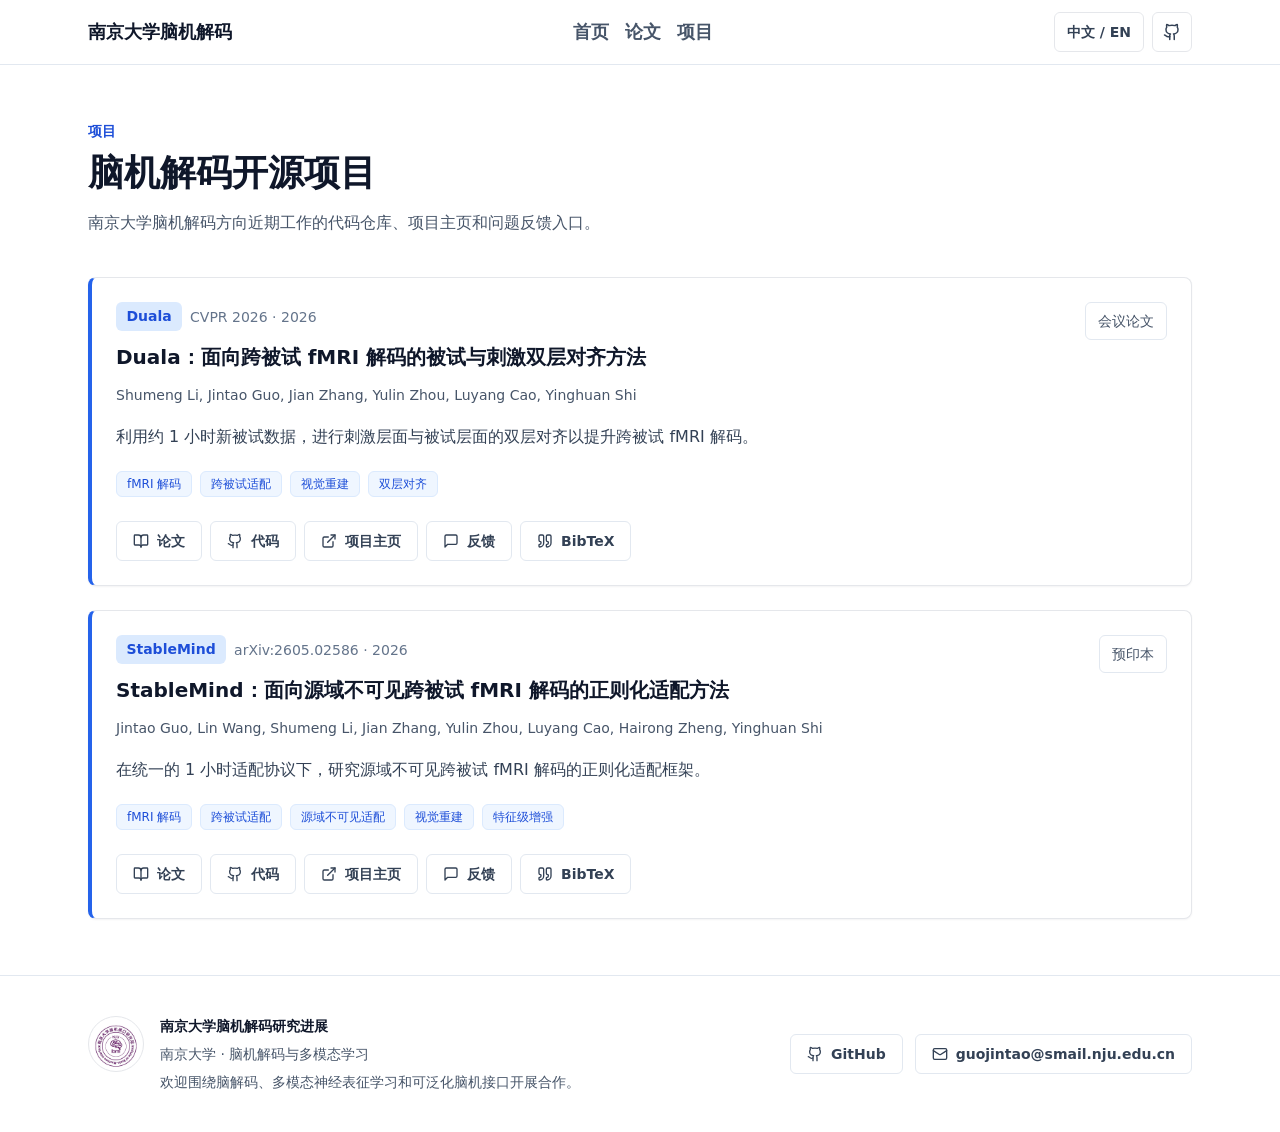
==== commit 903abaef: "Deploy NJU Brain Decoding homepage" ====
--- a/projects/index.html
+++ b/projects/index.html
@@ -15,7 +15,7 @@
   author={Guo, Jintao and Wang, Lin and Li, Shumeng and Zhang, Jian and Zhou, Yulin and Cao, Luyang and Zheng, Hairong and Shi, Yinghuan},
   journal={arXiv preprint arXiv:2605.02586},
   year={2026}
-}</pre></details></div></article> </div> </section>  </main> <link rel="preload" as="image" href="/images/nju-bci-logo.png"/><footer class="border-t border-slate-200 bg-white"><div class="mx-auto grid max-w-6xl gap-6 px-5 py-10 text-sm text-slate-600 md:grid-cols-[1fr_auto] lg:px-6"><div class="footer-brand"><img src="/images/nju-bci-logo.png" alt="Nanjing University Brain-Machine Interface Institute logo"/><div><p class="font-semibold text-ink"><span class="lang-en ">NJU Brain Decoding</span><span class="lang-zh ">南京大学脑机解码研究进展</span></p><p class="lang-en mt-2">Nanjing University · School of Computer Science, Nanjing University · Brain Decoding and Multimodal Learning</p><p class="lang-zh mt-2">南京大学 · 南京大学计算机学院 · 脑机解码与多模态学习</p><p class="lang-en mt-2">We welcome collaborations on brain decoding, multimodal neural representation learning, and generalizable brain-computer interfaces.</p><p class="lang-zh mt-2">欢迎围绕脑解码、多模态神经表征学习和可泛化脑机接口开展合作。</p></div></div><div class="flex flex-wrap items-center gap-3 md:justify-end"><a class="footer-link" href="https://github.com/NJU-BrainDecoding"><svg xmlns="http://www.w3.org/2000/svg" width="16" height="16" viewBox="0 0 24 24" fill="none" stroke="currentColor" stroke-width="2" stroke-linecap="round" stroke-linejoin="round" class="lucide lucide-github" aria-hidden="true"><path d="M15 22v-4a4.8 4.8 0 0 0-1-3.5c3 0 6-2 6-5.5.08-1.25-.27-2.48-1-3.5.28-1.15.28-2.35 0-3.5 0 0-1 0-3 1.5-2.64-.5-5.36-.5-8 0C6 2 5 2 5 2c-.3 1.15-.3 2.35 0 3.5A5.403 5.403 0 0 0 4 9c0 3.5 3 5.5 6 5.5-.39.49-.68 1.05-.85 1.65-.17.6-.22 1.23-.15 1.85v4"></path><path d="M9 18c-4.51 2-5-2-7-2"></path></svg>GitHub</a><a class="footer-link" href="mailto:guojintao@smail.nju.edu.cn"><svg xmlns="http://www.w3.org/2000/svg" width="16" height="16" viewBox="0 0 24 24" fill="none" stroke="currentColor" stroke-width="2" stroke-linecap="round" stroke-linejoin="round" class="lucide lucide-mail" aria-hidden="true"><path d="m22 7-8.991 5.727a2 2 0 0 1-2.009 0L2 7"></path><rect x="2" y="4" width="20" height="16" rx="2"></rect></svg>guojintao@smail.nju.edu.cn</a></div></div></footer> <script>
+}</pre></details></div></article> </div> </section>  </main> <link rel="preload" as="image" href="/images/nju-bci-logo.png"/><footer class="border-t border-slate-200 bg-white"><div class="mx-auto grid max-w-6xl gap-6 px-5 py-10 text-sm text-slate-600 md:grid-cols-[1fr_auto] lg:px-6"><div class="footer-brand"><img src="/images/nju-bci-logo.png" alt="Nanjing University Brain-Machine Interface Institute logo"/><div><p class="font-semibold text-ink"><span class="lang-en ">NJU Brain Decoding</span><span class="lang-zh ">南京大学脑机解码研究进展</span></p><p class="lang-en mt-2">Nanjing University · Brain Decoding and Multimodal Learning</p><p class="lang-zh mt-2">南京大学 · 脑机解码与多模态学习</p><p class="lang-en mt-2">We welcome collaborations on brain decoding, multimodal neural representation learning, and generalizable brain-computer interfaces.</p><p class="lang-zh mt-2">欢迎围绕脑解码、多模态神经表征学习和可泛化脑机接口开展合作。</p></div></div><div class="flex flex-wrap items-center gap-3 md:justify-end"><a class="footer-link" href="https://github.com/NJU-BrainDecoding"><svg xmlns="http://www.w3.org/2000/svg" width="16" height="16" viewBox="0 0 24 24" fill="none" stroke="currentColor" stroke-width="2" stroke-linecap="round" stroke-linejoin="round" class="lucide lucide-github" aria-hidden="true"><path d="M15 22v-4a4.8 4.8 0 0 0-1-3.5c3 0 6-2 6-5.5.08-1.25-.27-2.48-1-3.5.28-1.15.28-2.35 0-3.5 0 0-1 0-3 1.5-2.64-.5-5.36-.5-8 0C6 2 5 2 5 2c-.3 1.15-.3 2.35 0 3.5A5.403 5.403 0 0 0 4 9c0 3.5 3 5.5 6 5.5-.39.49-.68 1.05-.85 1.65-.17.6-.22 1.23-.15 1.85v4"></path><path d="M9 18c-4.51 2-5-2-7-2"></path></svg>GitHub</a><a class="footer-link" href="mailto:guojintao@smail.nju.edu.cn"><svg xmlns="http://www.w3.org/2000/svg" width="16" height="16" viewBox="0 0 24 24" fill="none" stroke="currentColor" stroke-width="2" stroke-linecap="round" stroke-linejoin="round" class="lucide lucide-mail" aria-hidden="true"><path d="m22 7-8.991 5.727a2 2 0 0 1-2.009 0L2 7"></path><rect x="2" y="4" width="20" height="16" rx="2"></rect></svg>guojintao@smail.nju.edu.cn</a></div></div></footer> <script>
       (() => {
         const root = document.documentElement;
         const apply = (locale) => {
